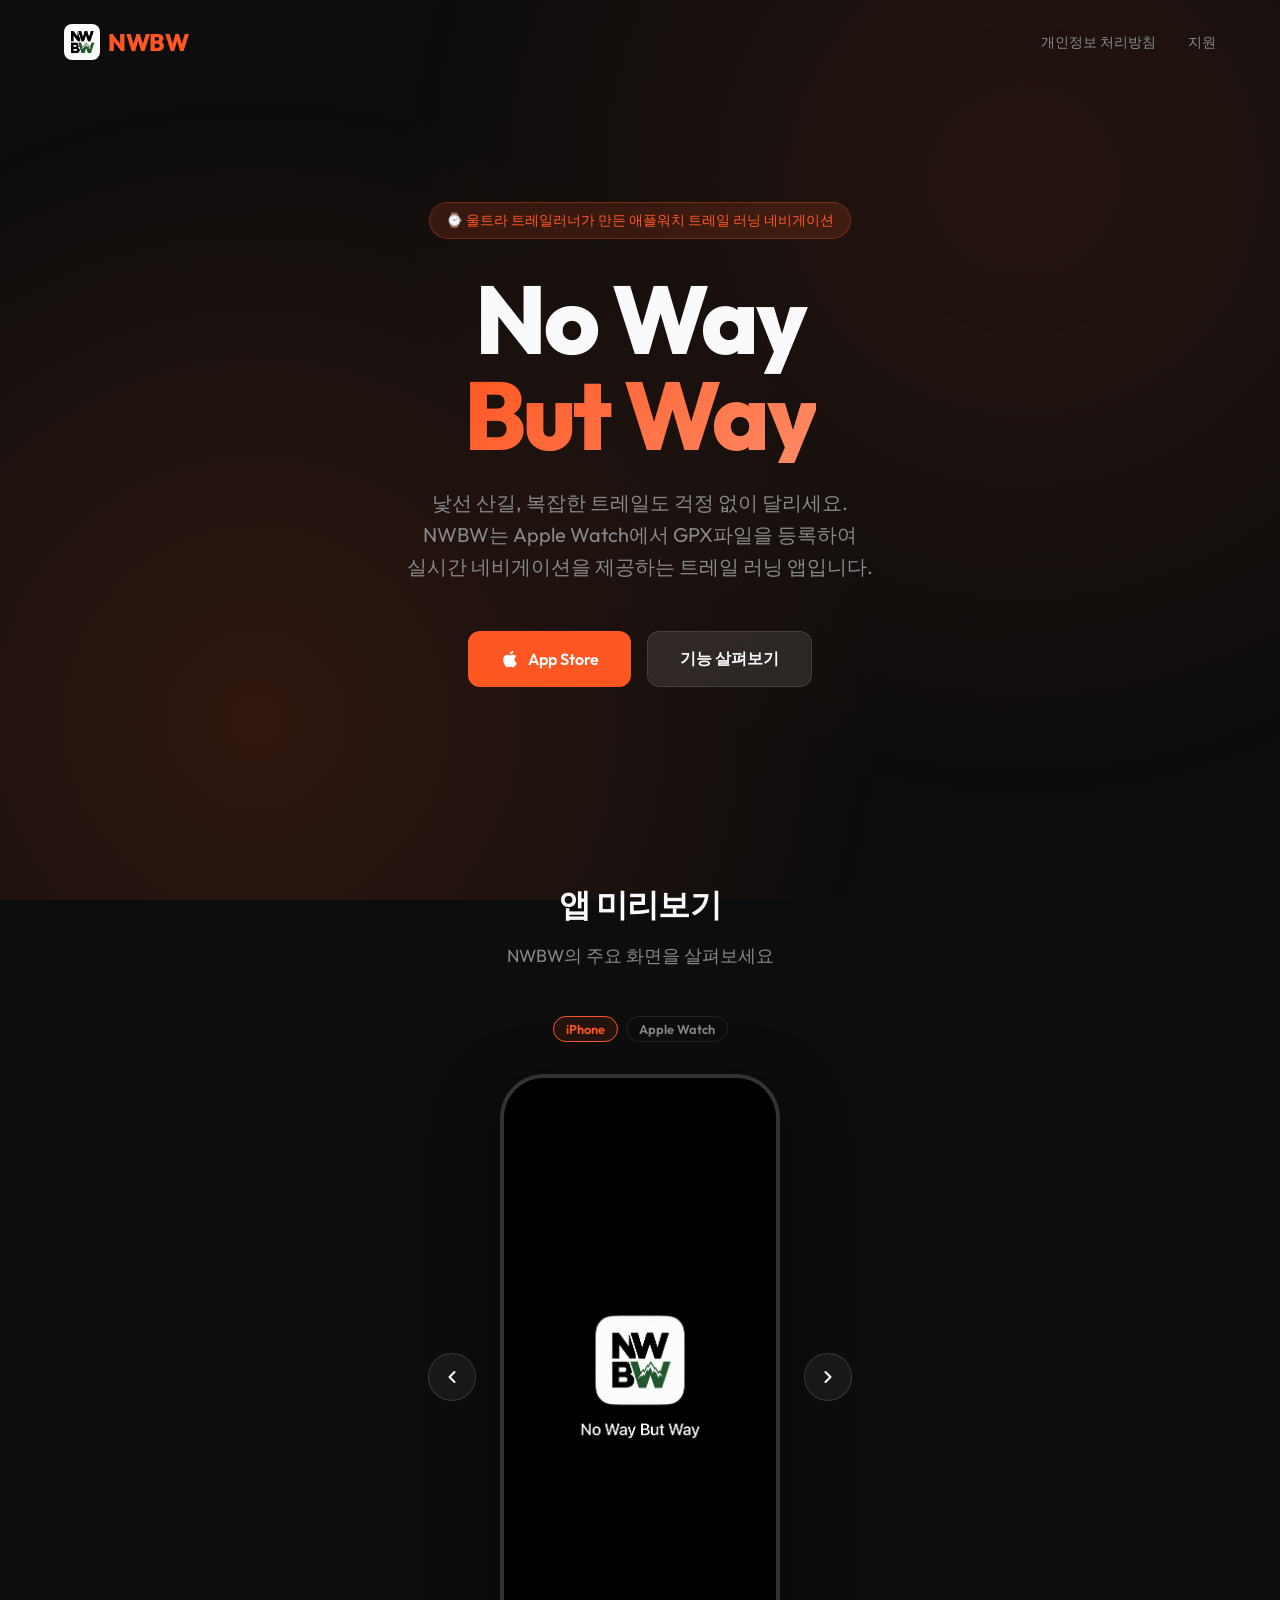
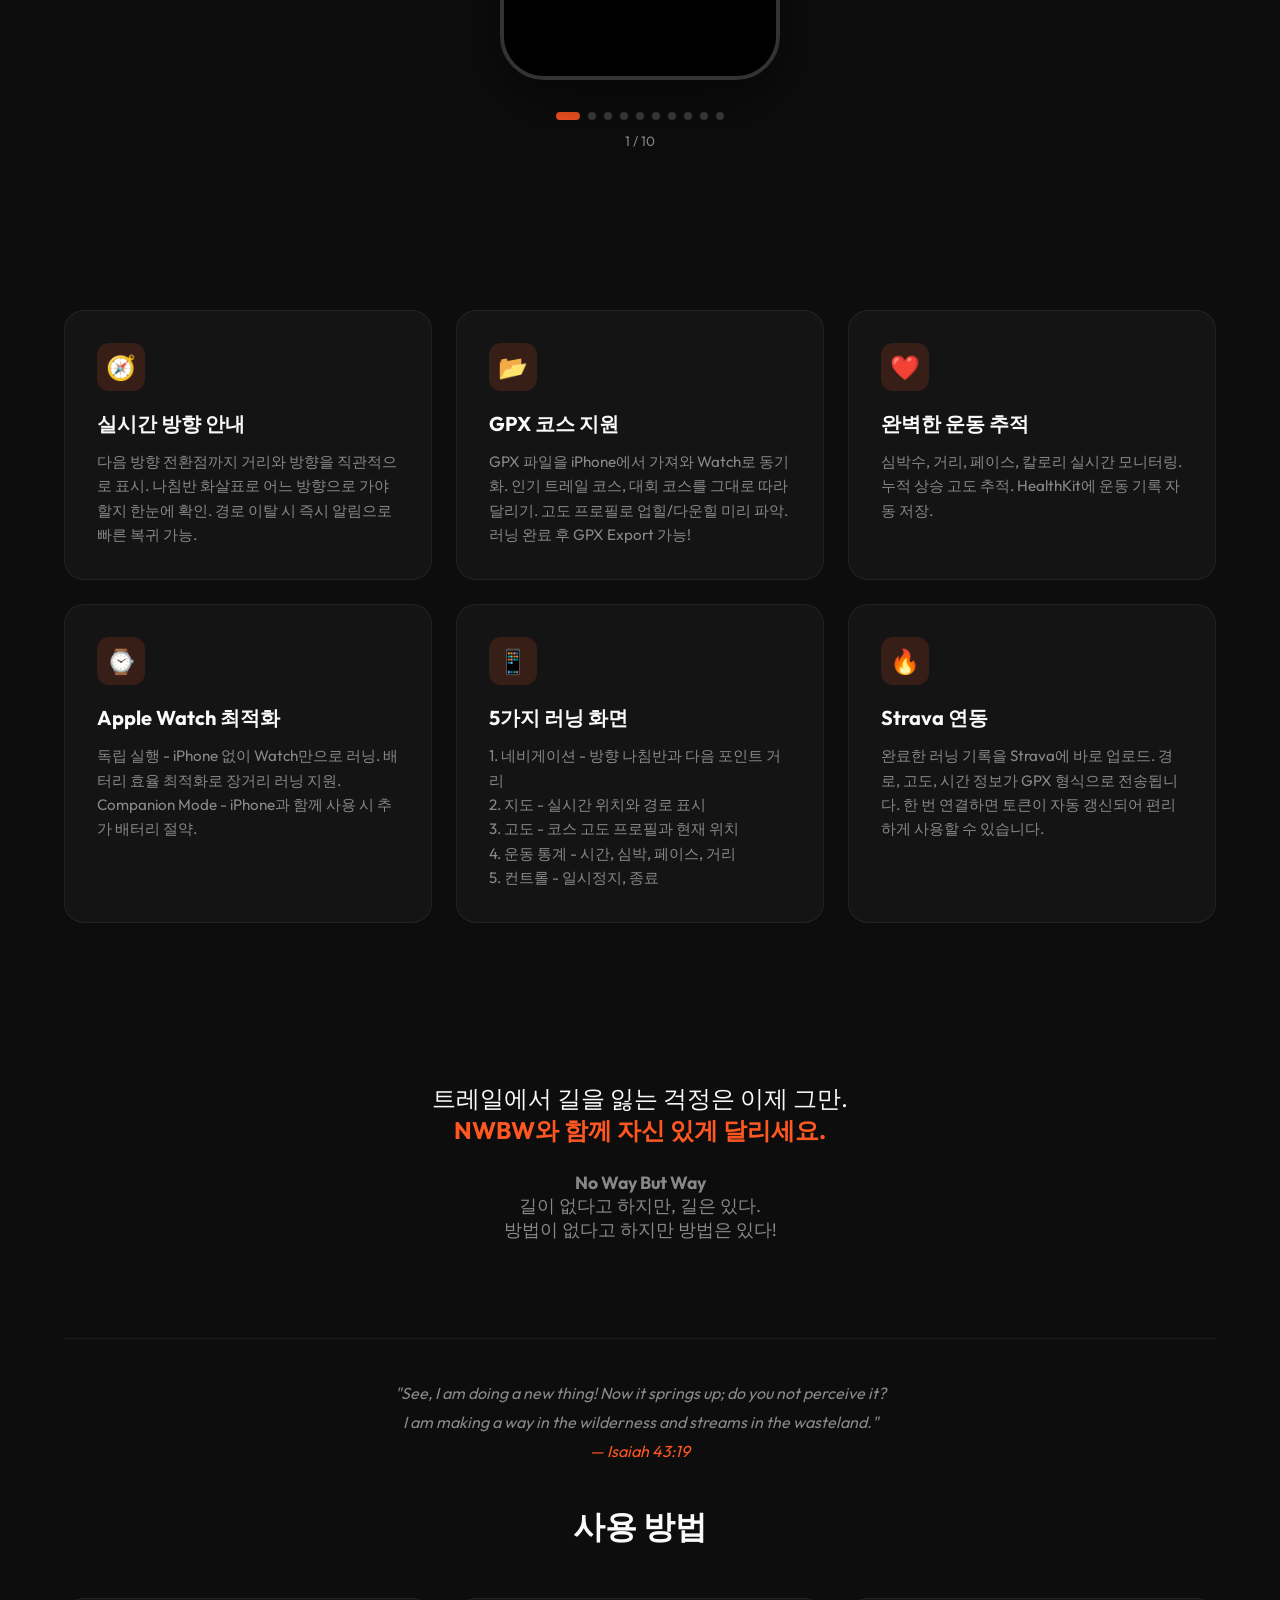
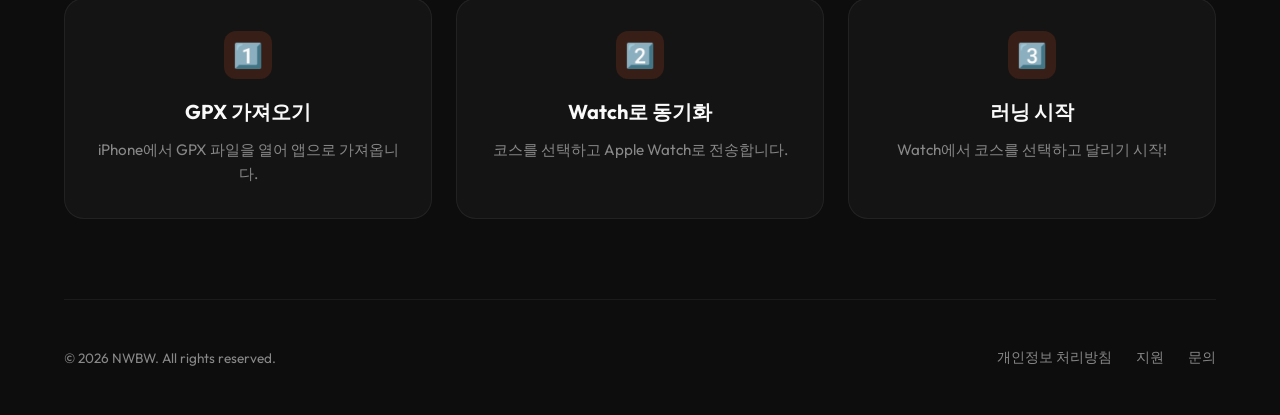
==== index.html @ 5e5d42ca "Refactor code structure for improved readability and maintainability" ====
<!DOCTYPE html>
<html lang="ko">
<head>
    <meta charset="UTF-8">
    <meta name="viewport" content="width=device-width, initial-scale=1.0">
    <title>NWBW - No Way But Way</title>
    <link rel="icon" type="image/png" href="assets/NWBW_logo.png">
    <link rel="apple-touch-icon" href="assets/NWBW_logo.png">
    <link rel="preconnect" href="https://fonts.googleapis.com">
    <link rel="preconnect" href="https://fonts.gstatic.com" crossorigin>
    <link href="https://fonts.googleapis.com/css2?family=Outfit:wght@300;400;600;700;800&display=swap" rel="stylesheet">
    <style>
        :root {
            --primary: #FF5722;
            --primary-dark: #E64A19;
            --dark: #1A1A1A;
            --darker: #0D0D0D;
            --light: #FAFAFA;
            --gray: #888888;
        }

        * {
            margin: 0;
            padding: 0;
            box-sizing: border-box;
        }

        body {
            font-family: 'Outfit', sans-serif;
            background: var(--darker);
            color: var(--light);
            min-height: 100vh;
            overflow-x: hidden;
        }

        /* Animated background */
        .bg-pattern {
            position: fixed;
            top: 0;
            left: 0;
            width: 100%;
            height: 100%;
            background: 
                radial-gradient(circle at 20% 80%, rgba(255, 87, 34, 0.15) 0%, transparent 50%),
                radial-gradient(circle at 80% 20%, rgba(255, 87, 34, 0.1) 0%, transparent 50%);
            pointer-events: none;
            z-index: 0;
        }

        .container {
            position: relative;
            z-index: 1;
            max-width: 1200px;
            margin: 0 auto;
            padding: 0 24px;
        }

        /* Header */
        header {
            padding: 24px 0;
        }

        nav {
            display: flex;
            justify-content: space-between;
            align-items: center;
        }

        .logo {
            display: flex;
            align-items: center;
            gap: 8px;
            font-size: 1.5rem;
            font-weight: 800;
            letter-spacing: -0.02em;
            color: var(--primary);
            text-decoration: none;
        }

        .logo-img {
            width: 36px;
            height: 36px;
            border-radius: 8px;
        }

        .nav-links {
            display: flex;
            gap: 32px;
        }

        .nav-links a {
            color: var(--gray);
            text-decoration: none;
            font-size: 0.9rem;
            font-weight: 500;
            transition: color 0.3s ease;
        }

        .nav-links a:hover {
            color: var(--light);
        }

        /* Hero */
        .hero {
            min-height: 80vh;
            display: flex;
            flex-direction: column;
            justify-content: center;
            align-items: center;
            text-align: center;
            padding: 80px 0;
        }

        .hero-badge {
            display: inline-block;
            padding: 8px 16px;
            background: rgba(255, 87, 34, 0.15);
            border: 1px solid rgba(255, 87, 34, 0.3);
            border-radius: 100px;
            font-size: 0.85rem;
            font-weight: 500;
            color: var(--primary);
            margin-bottom: 32px;
            animation: fadeInUp 0.8s ease;
        }

        .hero h1 {
            font-size: clamp(3rem, 10vw, 6rem);
            font-weight: 800;
            line-height: 1;
            letter-spacing: -0.03em;
            margin-bottom: 24px;
            animation: fadeInUp 0.8s ease 0.1s both;
        }

        .hero h1 span {
            display: block;
            background: linear-gradient(135deg, var(--primary) 0%, #FF8A65 100%);
            -webkit-background-clip: text;
            -webkit-text-fill-color: transparent;
            background-clip: text;
        }

        .hero p {
            font-size: 1.25rem;
            color: var(--gray);
            max-width: 500px;
            margin-bottom: 48px;
            line-height: 1.6;
            animation: fadeInUp 0.8s ease 0.2s both;
        }

        .cta-group {
            display: flex;
            gap: 16px;
            flex-wrap: wrap;
            justify-content: center;
            animation: fadeInUp 0.8s ease 0.3s both;
        }

        .btn {
            display: inline-flex;
            align-items: center;
            gap: 8px;
            padding: 16px 32px;
            border-radius: 12px;
            font-size: 1rem;
            font-weight: 600;
            text-decoration: none;
            transition: all 0.3s ease;
        }

        .btn-primary {
            background: var(--primary);
            color: white;
        }

        .btn-primary:hover {
            background: var(--primary-dark);
            transform: translateY(-2px);
            box-shadow: 0 10px 40px rgba(255, 87, 34, 0.3);
        }

        .btn-secondary {
            background: rgba(255, 255, 255, 0.1);
            color: var(--light);
            border: 1px solid rgba(255, 255, 255, 0.1);
        }

        .btn-secondary:hover {
            background: rgba(255, 255, 255, 0.15);
            transform: translateY(-2px);
        }

        /* Features */
        .features {
            padding: 80px 0;
        }

        .features-grid {
            display: grid;
            grid-template-columns: repeat(auto-fit, minmax(280px, 1fr));
            gap: 24px;
        }

        .feature-card {
            background: rgba(255, 255, 255, 0.03);
            border: 1px solid rgba(255, 255, 255, 0.06);
            border-radius: 20px;
            padding: 32px;
            transition: all 0.3s ease;
        }

        .feature-card:hover {
            background: rgba(255, 255, 255, 0.05);
            transform: translateY(-4px);
        }

        .feature-icon {
            width: 48px;
            height: 48px;
            background: rgba(255, 87, 34, 0.15);
            border-radius: 12px;
            display: flex;
            align-items: center;
            justify-content: center;
            margin-bottom: 20px;
            font-size: 1.5rem;
        }

        .feature-card h3 {
            font-size: 1.25rem;
            font-weight: 700;
            margin-bottom: 12px;
        }

        .feature-card p {
            color: var(--gray);
            line-height: 1.6;
            font-size: 0.95rem;
        }

        /* Screenshot Carousel */
        .screenshots {
            padding: 80px 0;
            text-align: center;
        }

        .screenshots h2 {
            font-size: 2rem;
            font-weight: 800;
            margin-bottom: 16px;
            letter-spacing: -0.02em;
        }

        .screenshots > p {
            color: var(--gray);
            font-size: 1.1rem;
            margin-bottom: 48px;
        }

        .carousel-wrapper {
            position: relative;
            display: flex;
            align-items: center;
            justify-content: center;
            gap: 24px;
        }

        .carousel-btn {
            width: 48px;
            height: 48px;
            border-radius: 50%;
            border: 1px solid rgba(255, 255, 255, 0.15);
            background: rgba(255, 255, 255, 0.05);
            color: var(--light);
            font-size: 1.2rem;
            cursor: pointer;
            transition: all 0.3s ease;
            display: flex;
            align-items: center;
            justify-content: center;
            flex-shrink: 0;
        }

        .carousel-btn:hover {
            background: rgba(255, 87, 34, 0.2);
            border-color: var(--primary);
            color: var(--primary);
        }

        .iphone-frame {
            width: 280px;
            height: 606px;
            border-radius: 44px;
            border: 4px solid #333;
            background: #000;
            position: relative;
            overflow: hidden;
            box-shadow: 0 20px 60px rgba(0, 0, 0, 0.5), inset 0 0 0 1px rgba(255, 255, 255, 0.1);
            flex-shrink: 0;
        }

        .iphone-notch {
            position: absolute;
            top: 10px;
            left: 50%;
            transform: translateX(-50%);
            width: 100px;
            height: 28px;
            background: #000;
            border-radius: 20px;
            z-index: 10;
        }

        .carousel-track {
            display: flex;
            transition: transform 0.4s cubic-bezier(0.25, 0.46, 0.45, 0.94);
            height: 100%;
            touch-action: pan-y;
        }

        .carousel-slide {
            min-width: 100%;
            height: 100%;
        }

        .carousel-slide img {
            width: 100%;
            height: 100%;
            object-fit: cover;
            display: block;
            user-select: none;
            -webkit-user-drag: none;
        }

        .carousel-dots {
            display: flex;
            justify-content: center;
            gap: 8px;
            margin-top: 32px;
        }

        .carousel-dot {
            width: 8px;
            height: 8px;
            border-radius: 50%;
            border: none;
            background: rgba(255, 255, 255, 0.2);
            cursor: pointer;
            transition: all 0.3s ease;
            padding: 0;
        }

        .carousel-dot.active {
            background: var(--primary);
            width: 24px;
            border-radius: 4px;
        }

        .carousel-counter {
            color: var(--gray);
            font-size: 0.85rem;
            margin-top: 12px;
        }

        /* Apple Watch Ultra Frame */
        .watch-frame {
            width: 260px;
            height: 318px;
            border-radius: 72px;
            border: 5px solid #3a3a3c;
            background: #000;
            position: relative;
            overflow: hidden;
            box-shadow: 0 20px 60px rgba(0, 0, 0, 0.5), inset 0 0 0 1px rgba(255, 255, 255, 0.08);
            flex-shrink: 0;
        }

        /* Digital Crown (right side) */
        .watch-frame::before {
            content: '';
            position: absolute;
            right: -12px;
            top: 50%;
            transform: translateY(-50%);
            width: 8px;
            height: 32px;
            background: linear-gradient(180deg, #555 0%, #3a3a3c 50%, #555 100%);
            border-radius: 3px;
            z-index: 20;
        }

        /* Action Button (left, orange) */
        .watch-frame::after {
            content: '';
            position: absolute;
            left: -12px;
            top: 50%;
            transform: translateY(-50%);
            width: 8px;
            height: 24px;
            background: linear-gradient(180deg, #FF7A3D 0%, #E64A19 100%);
            border-radius: 3px;
            z-index: 20;
        }

        .device-label {
            display: flex;
            align-items: center;
            justify-content: center;
            gap: 8px;
            color: var(--gray);
            font-size: 0.9rem;
            margin-bottom: 32px;
        }

        .device-label span {
            display: inline-block;
            padding: 4px 12px;
            border-radius: 100px;
            font-weight: 600;
            font-size: 0.8rem;
            cursor: pointer;
            transition: all 0.3s ease;
            color: var(--gray);
            border: 1px solid rgba(255, 255, 255, 0.1);
        }

        .device-label span.active {
            color: var(--primary);
            border-color: var(--primary);
            background: rgba(255, 87, 34, 0.1);
        }

        /* Footer */
        footer {
            padding: 48px 0;
            border-top: 1px solid rgba(255, 255, 255, 0.06);
            margin-top: 80px;
        }

        .footer-content {
            display: flex;
            justify-content: space-between;
            align-items: center;
            flex-wrap: wrap;
            gap: 24px;
        }

        .footer-links {
            display: flex;
            gap: 24px;
        }

        .footer-links a {
            color: var(--gray);
            text-decoration: none;
            font-size: 0.9rem;
            transition: color 0.3s ease;
        }

        .footer-links a:hover {
            color: var(--light);
        }

        .copyright {
            color: var(--gray);
            font-size: 0.85rem;
        }

        /* Animations */
        @keyframes fadeInUp {
            from {
                opacity: 0;
                transform: translateY(30px);
            }
            to {
                opacity: 1;
                transform: translateY(0);
            }
        }

        /* Mobile */
        @media (max-width: 768px) {
            .nav-links {
                display: none;
            }

            .hero {
                min-height: 70vh;
                padding: 60px 0;
            }

            .carousel-btn {
                display: none;
            }

            .iphone-frame {
                width: 240px;
                height: 520px;
                border-radius: 36px;
            }

            .iphone-notch {
                width: 84px;
                height: 24px;
                top: 8px;
            }

            .watch-frame {
                width: 220px;
                height: 270px;
                border-radius: 62px;
            }

            .footer-content {
                flex-direction: column;
                text-align: center;
            }
        }
    </style>
</head>
<body>
    <div class="bg-pattern"></div>
    
    <div class="container">
        <header>
            <nav>
                <a href="index.html" class="logo"><img src="assets/NWBW_logo.png" alt="NWBW" class="logo-img">NWBW</a>
                <div class="nav-links">
                    <a href="privacy.html">개인정보 처리방침</a>
                    <a href="support.html">지원</a>
                </div>
            </nav>
        </header>

        <main>
            <section class="hero">
                <div class="hero-badge">⌚ 울트라 트레일러너가 만든 애플워치 트레일 러닝 네비게이션</div>
                <h1>
                    No Way<br>
                    <span>But Way</span>
                </h1>
                <p>낯선 산길, 복잡한 트레일도 걱정 없이 달리세요.<br>NWBW는 Apple Watch에서 GPX파일을 등록하여<br>실시간 네비게이션을 제공하는 트레일 러닝 앱입니다.</p>
                <div class="cta-group">
                    <a href="https://apps.apple.com/kr/app/nwbw-running-navigator/id6758130832" class="btn btn-primary">
                        <svg width="20" height="20" viewBox="0 0 24 24" fill="currentColor">
                            <path d="M18.71 19.5c-.83 1.24-1.71 2.45-3.05 2.47-1.34.03-1.77-.79-3.29-.79-1.53 0-2 .77-3.27.82-1.31.05-2.3-1.32-3.14-2.53C4.25 17 2.94 12.45 4.7 9.39c.87-1.52 2.43-2.48 4.12-2.51 1.28-.02 2.5.87 3.29.87.78 0 2.26-1.07 3.81-.91.65.03 2.47.26 3.64 1.98-.09.06-2.17 1.28-2.15 3.81.03 3.02 2.65 4.03 2.68 4.04-.03.07-.42 1.44-1.38 2.83M13 3.5c.73-.83 1.94-1.46 2.94-1.5.13 1.17-.34 2.35-1.04 3.19-.69.85-1.83 1.51-2.95 1.42-.15-1.15.41-2.35 1.05-3.11z"/>
                        </svg>
                        App Store
                    </a>
                    <a href="#features" class="btn btn-secondary">기능 살펴보기</a>
                </div>
            </section>

            <section class="screenshots" id="screenshots">
                <h2>앱 미리보기</h2>
                <p>NWBW의 주요 화면을 살펴보세요</p>
                <div class="device-label">
                    <span class="active" data-target="iphone-carousel">iPhone</span>
                    <span data-target="watch-carousel">Apple Watch</span>
                </div>

                <!-- iPhone Carousel -->
                <div class="carousel" id="iphone-carousel" data-carousel>
                    <div class="carousel-wrapper">
                        <button class="carousel-btn" data-prev aria-label="이전 스크린샷">
                            <svg width="20" height="20" viewBox="0 0 24 24" fill="none" stroke="currentColor" stroke-width="2.5" stroke-linecap="round" stroke-linejoin="round"><polyline points="15 18 9 12 15 6"></polyline></svg>
                        </button>
                        <div class="iphone-frame">
                            <div class="iphone-notch"></div>
                            <div class="carousel-track" data-track>
                                <div class="carousel-slide"><img src="assets/스크린샷_1.png" alt="NWBW 앱 스플래시 화면" draggable="false"></div>
                                <div class="carousel-slide"><img src="assets/스크린샷_2.jpg" alt="러닝 코스 목록" draggable="false"></div>
                                <div class="carousel-slide"><img src="assets/스크린샷_6.jpg" alt="코스 지도 및 고도 프로필" draggable="false"></div>
                                <div class="carousel-slide"><img src="assets/스크린샷_8.PNG" alt="코스 지도 상세" draggable="false"></div>
                                <div class="carousel-slide"><img src="assets/스크린샷_7.jpg" alt="라이브 트래킹 화면" draggable="false"></div>
                                <div class="carousel-slide"><img src="assets/스크린샷_4.png" alt="러닝 기록" draggable="false"></div>
                                <div class="carousel-slide"><img src="assets/스크린샷_3.jpg" alt="GPX 파일 가져오기" draggable="false"></div>
                                <div class="carousel-slide"><img src="assets/스크린샷_5.png" alt="설정 화면" draggable="false"></div>
                                <div class="carousel-slide"><img src="assets/스크린샷_9.PNG" alt="HealthKit 연동" draggable="false"></div>
                                <div class="carousel-slide"><img src="assets/스크린샷_10.PNG" alt="Strava 연동" draggable="false"></div>
                            </div>
                        </div>
                        <button class="carousel-btn" data-next aria-label="다음 스크린샷">
                            <svg width="20" height="20" viewBox="0 0 24 24" fill="none" stroke="currentColor" stroke-width="2.5" stroke-linecap="round" stroke-linejoin="round"><polyline points="9 18 15 12 9 6"></polyline></svg>
                        </button>
                    </div>
                    <div class="carousel-dots" data-dots></div>
                    <div class="carousel-counter" data-counter></div>
                </div>

                <!-- Apple Watch Carousel -->
                <div class="carousel" id="watch-carousel" data-carousel style="display:none;">
                    <div class="carousel-wrapper">
                        <button class="carousel-btn" data-prev aria-label="이전 스크린샷">
                            <svg width="20" height="20" viewBox="0 0 24 24" fill="none" stroke="currentColor" stroke-width="2.5" stroke-linecap="round" stroke-linejoin="round"><polyline points="15 18 9 12 15 6"></polyline></svg>
                        </button>
                        <div class="watch-frame">
                            <div class="carousel-track" data-track>
                                <div class="carousel-slide"><img src="assets/워치_1.PNG" alt="Watch 메인 화면" draggable="false"></div>
                                <div class="carousel-slide"><img src="assets/워치_2.PNG" alt="코스 상세 및 러닝 시작" draggable="false"></div>
                                <div class="carousel-slide"><img src="assets/워치_9.PNG" alt="자유 러닝 시작" draggable="false"></div>
                                <div class="carousel-slide"><img src="assets/워치_7.PNG" alt="네비게이션 방향 안내" draggable="false"></div>
                                <div class="carousel-slide"><img src="assets/워치_3.PNG" alt="경로 이탈 경고" draggable="false"></div>
                                <div class="carousel-slide"><img src="assets/워치_10.PNG" alt="실시간 지도" draggable="false"></div>
                                <div class="carousel-slide"><img src="assets/워치_5.PNG" alt="고도 프로필" draggable="false"></div>
                                <div class="carousel-slide"><img src="assets/워치_4.PNG" alt="운동 통계" draggable="false"></div>
                                <div class="carousel-slide"><img src="assets/워치_8.jpg" alt="경로 이탈 알림" draggable="false"></div>
                            </div>
                        </div>
                        <button class="carousel-btn" data-next aria-label="다음 스크린샷">
                            <svg width="20" height="20" viewBox="0 0 24 24" fill="none" stroke="currentColor" stroke-width="2.5" stroke-linecap="round" stroke-linejoin="round"><polyline points="9 18 15 12 9 6"></polyline></svg>
                        </button>
                    </div>
                    <div class="carousel-dots" data-dots></div>
                    <div class="carousel-counter" data-counter></div>
                </div>
            </section>

            <section class="features" id="features">
                <div class="features-grid">
                    <!-- 실시간 방향 안내 -->
                    <div class="feature-card">
                        <div class="feature-icon">🧭</div>
                        <h3>실시간 방향 안내</h3>
                        <p>다음 방향 전환점까지 거리와 방향을 직관적으로 표시. 나침반 화살표로 어느 방향으로 가야 할지 한눈에 확인. 경로 이탈 시 즉시 알림으로 빠른 복귀 가능.</p>
                    </div>

                    <!-- GPX 코스 지원 -->
                    <div class="feature-card">
                        <div class="feature-icon">📂</div>
                        <h3>GPX 코스 지원</h3>
                        <p>GPX 파일을 iPhone에서 가져와 Watch로 동기화. 인기 트레일 코스, 대회 코스를 그대로 따라 달리기. 고도 프로필로 업힐/다운힐 미리 파악. 러닝 완료 후 GPX Export 가능!</p>
                    </div>

                    <!-- 완벽한 운동 추적 -->
                    <div class="feature-card">
                        <div class="feature-icon">❤️</div>
                        <h3>완벽한 운동 추적</h3>
                        <p>심박수, 거리, 페이스, 칼로리 실시간 모니터링. 누적 상승 고도 추적. HealthKit에 운동 기록 자동 저장.</p>
                    </div>

                    <!-- Apple Watch 최적화 -->
                    <div class="feature-card">
                        <div class="feature-icon">⌚</div>
                        <h3>Apple Watch 최적화</h3>
                        <p>독립 실행 - iPhone 없이 Watch만으로 러닝. 배터리 효율 최적화로 장거리 러닝 지원. Companion Mode - iPhone과 함께 사용 시 추가 배터리 절약.</p>
                    </div>

                    <!-- 5가지 러닝 화면 -->
                    <div class="feature-card">
                        <div class="feature-icon">📱</div>
                        <h3>5가지 러닝 화면</h3>
                        <p>1. 네비게이션 - 방향 나침반과 다음 포인트 거리<br>
                        2. 지도 - 실시간 위치와 경로 표시<br>
                        3. 고도 - 코스 고도 프로필과 현재 위치<br>
                        4. 운동 통계 - 시간, 심박, 페이스, 거리<br>
                        5. 컨트롤 - 일시정지, 종료</p>
                    </div>

                    <!-- Strava 연동 -->
                    <div class="feature-card">
                        <div class="feature-icon">🔥</div>
                        <h3>Strava 연동</h3>
                        <p>완료한 러닝 기록을 Strava에 바로 업로드. 경로, 고도, 시간 정보가 GPX 형식으로 전송됩니다. 한 번 연결하면 토큰이 자동 갱신되어 편리하게 사용할 수 있습니다.</p>
                    </div>
                </div>
            </section>

            <!-- 마무리 섹션 -->
            <section class="closing" style="text-align: center; padding: 80px 0;">
                <p style="font-size: 1.5rem; color: var(--light); margin-bottom: 24px;">
                    트레일에서 길을 잃는 걱정은 이제 그만.<br>
                    <strong style="color: var(--primary);">NWBW와 함께 자신 있게 달리세요.</strong>
                </p>
                <p style="font-size: 1.1rem; color: var(--gray); margin-bottom: 16px;">
                    <strong>No Way But Way</strong><br>
                    길이 없다고 하지만, 길은 있다.<br>
                    방법이 없다고 하지만 방법은 있다!
                </p>
            </section>

            <!-- 성경 구절 -->
            <section class="verse" style="text-align: center; padding: 40px 0; border-top: 1px solid rgba(255, 255, 255, 0.06);">
                <p style="font-size: 1rem; color: var(--gray); font-style: italic; max-width: 700px; margin: 0 auto; line-height: 1.8;">
                    "See, I am doing a new thing! Now it springs up; do you not perceive it?<br>
                    I am making a way in the wilderness and streams in the wasteland."<br>
                    <span style="color: var(--primary);">— Isaiah 43:19</span>
                </p>
            </section>

            <section class="how-it-works">
                <h2 style="text-align: center; font-size: 2rem; margin-bottom: 48px;">사용 방법</h2>
                <div class="features-grid">
                    <div class="feature-card" style="text-align: center;">
                        <div class="feature-icon" style="margin: 0 auto 20px;">1️⃣</div>
                        <h3>GPX 가져오기</h3>
                        <p>iPhone에서 GPX 파일을 열어 앱으로 가져옵니다.</p>
                    </div>
                    <div class="feature-card" style="text-align: center;">
                        <div class="feature-icon" style="margin: 0 auto 20px;">2️⃣</div>
                        <h3>Watch로 동기화</h3>
                        <p>코스를 선택하고 Apple Watch로 전송합니다.</p>
                    </div>
                    <div class="feature-card" style="text-align: center;">
                        <div class="feature-icon" style="margin: 0 auto 20px;">3️⃣</div>
                        <h3>러닝 시작</h3>
                        <p>Watch에서 코스를 선택하고 달리기 시작!</p>
                    </div>
                </div>
            </section>
        </main>

        <footer>
            <div class="footer-content">
                <div class="copyright">© 2026 NWBW. All rights reserved.</div>
                <div class="footer-links">
                    <a href="privacy.html">개인정보 처리방침</a>
                    <a href="support.html">지원</a>
                    <a href="mailto:info@codestove.io">문의</a>
                </div>
            </div>
        </footer>
    </div>
    <script src="carousel.js"></script>
</body>
</html>
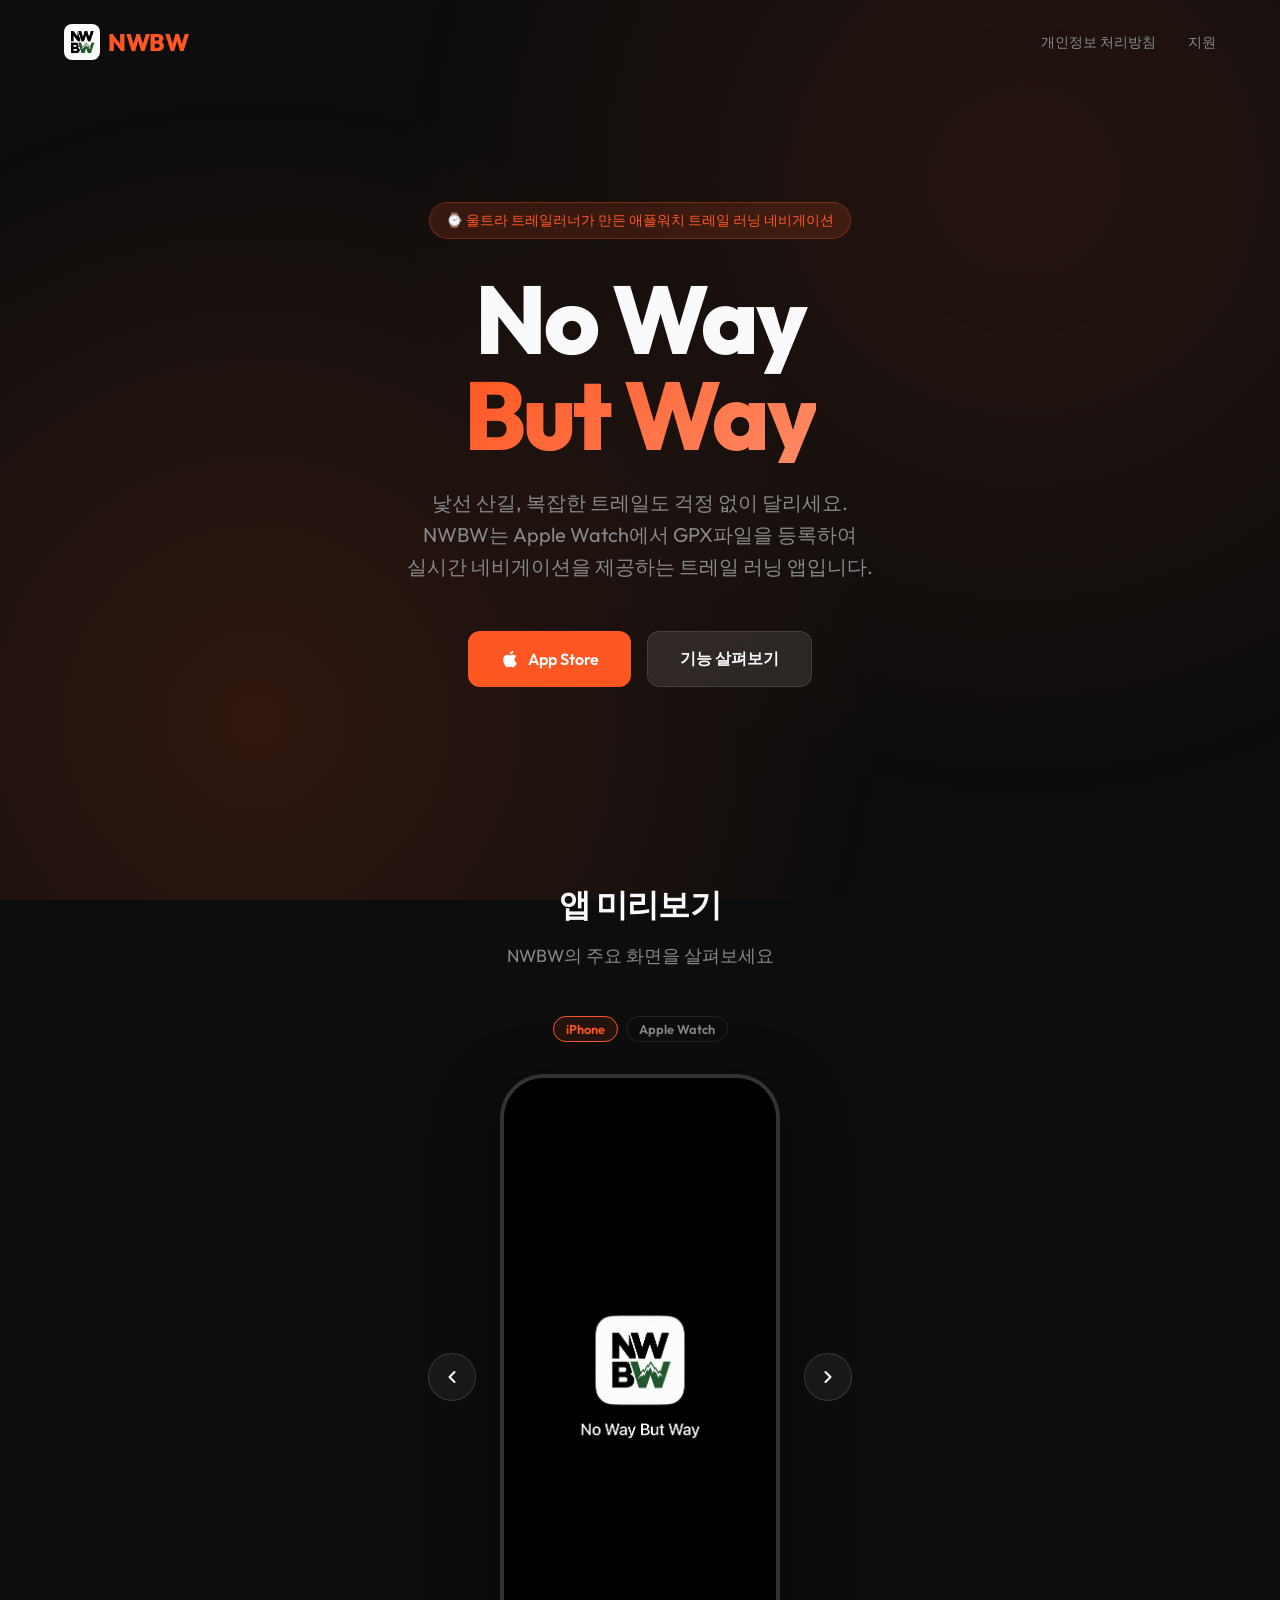
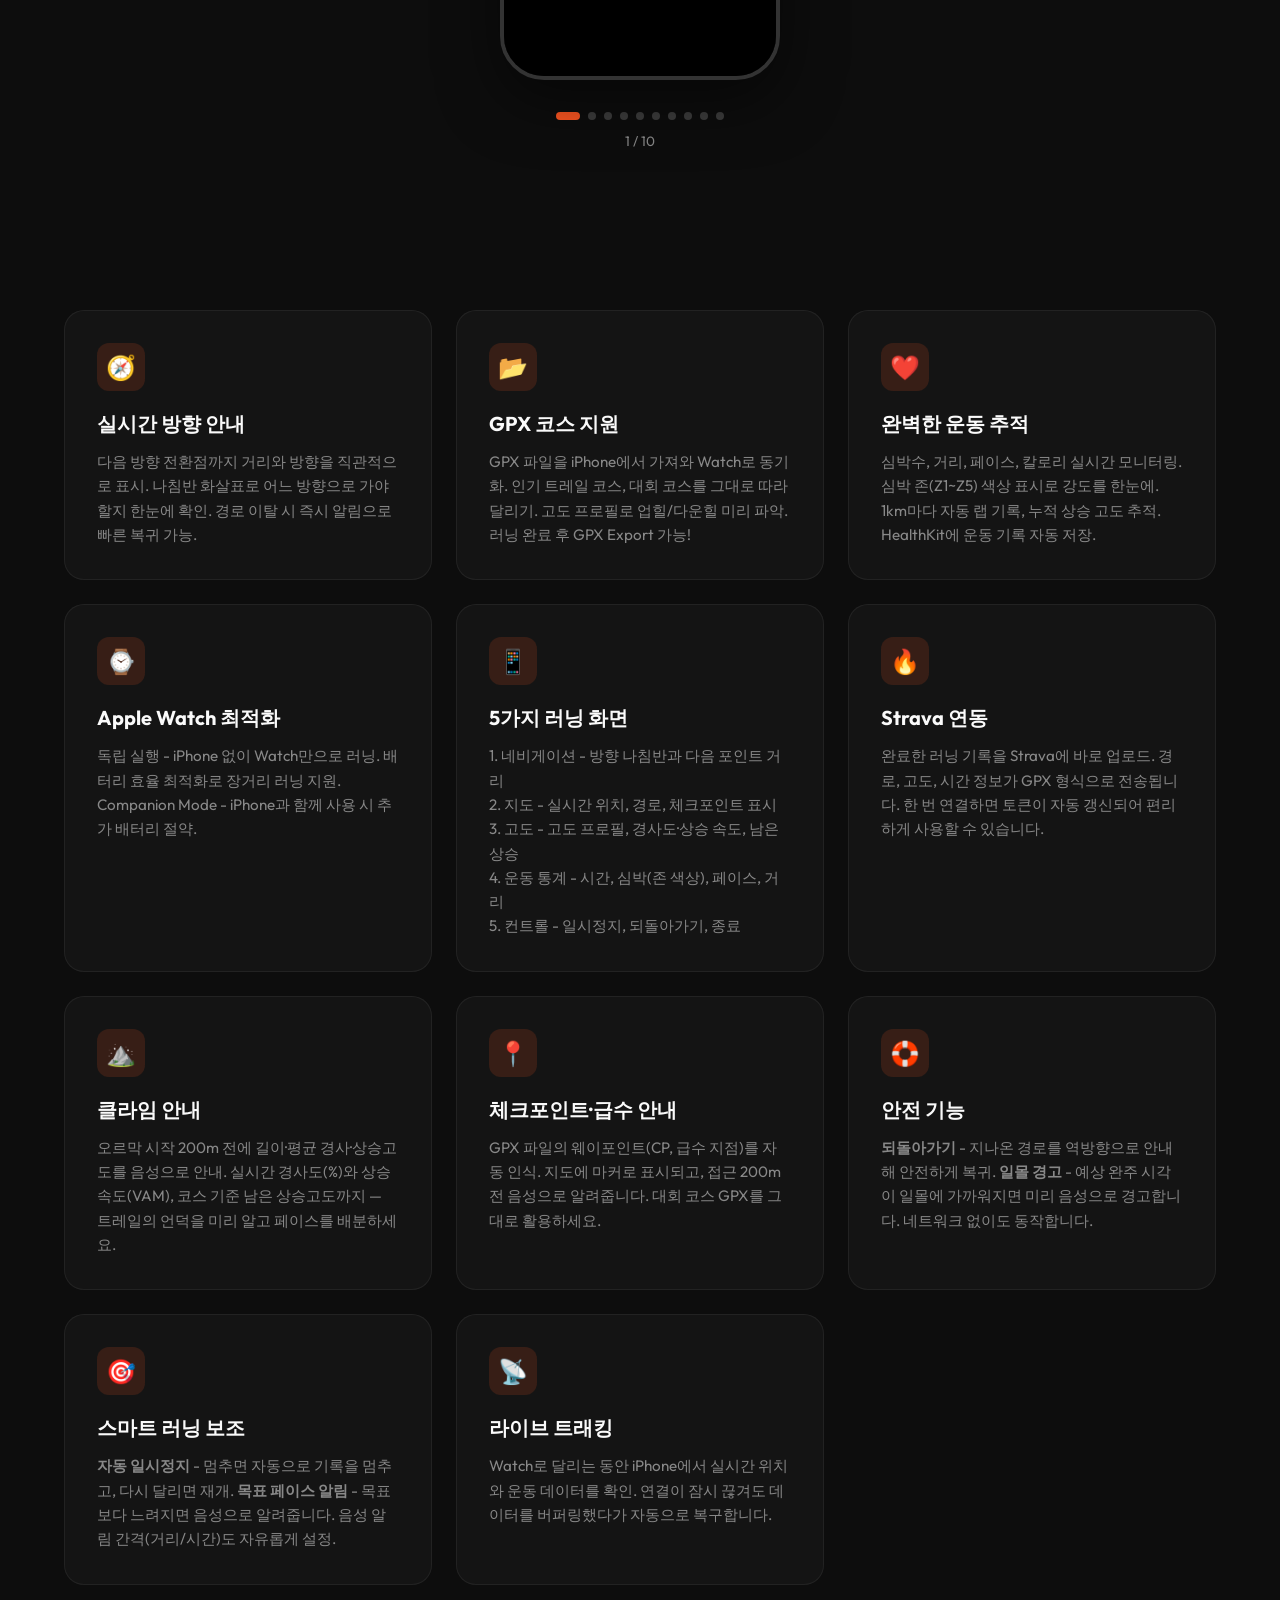
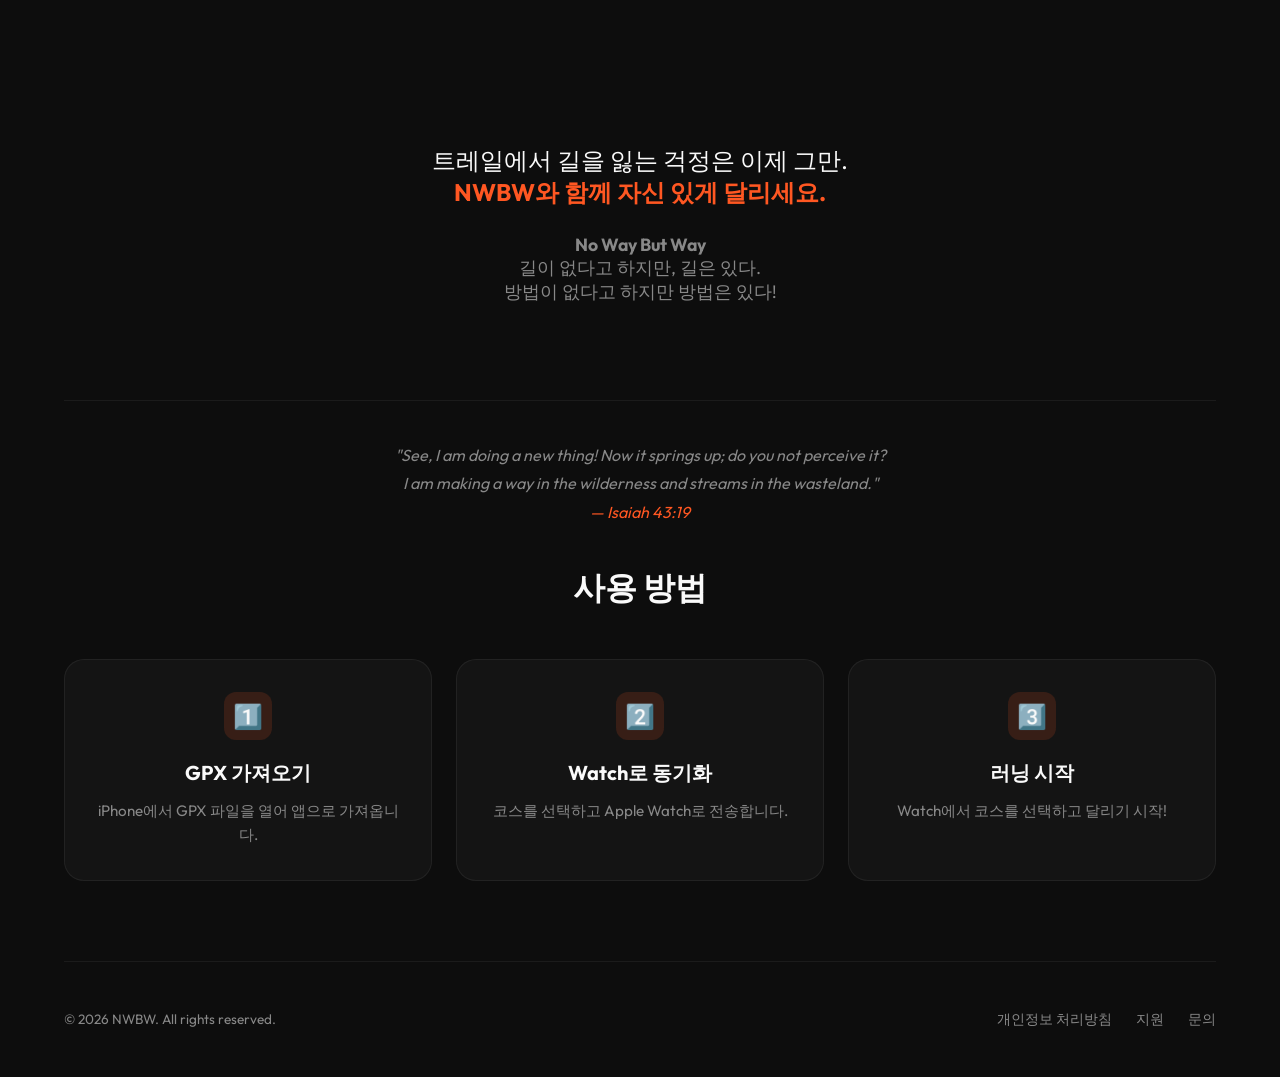
==== commit 7723705d: "신규 기능 반영: 트레일 최적화 기능 카드 및 FAQ 추가 - 기능 카드 5개 추가: 클라임 안내, 체크포인트·급수 안내, 안전 기능   (되돌아가기·일몰 경고), 스마트 러닝 보" ====
--- a/index.html
+++ b/index.html
@@ -639,7 +639,7 @@
                     <div class="feature-card">
                         <div class="feature-icon">❤️</div>
                         <h3>완벽한 운동 추적</h3>
-                        <p>심박수, 거리, 페이스, 칼로리 실시간 모니터링. 누적 상승 고도 추적. HealthKit에 운동 기록 자동 저장.</p>
+                        <p>심박수, 거리, 페이스, 칼로리 실시간 모니터링. 심박 존(Z1~Z5) 색상 표시로 강도를 한눈에. 1km마다 자동 랩 기록, 누적 상승 고도 추적. HealthKit에 운동 기록 자동 저장.</p>
                     </div>
 
                     <!-- Apple Watch 최적화 -->
@@ -654,10 +654,10 @@
                         <div class="feature-icon">📱</div>
                         <h3>5가지 러닝 화면</h3>
                         <p>1. 네비게이션 - 방향 나침반과 다음 포인트 거리<br>
-                        2. 지도 - 실시간 위치와 경로 표시<br>
-                        3. 고도 - 코스 고도 프로필과 현재 위치<br>
-                        4. 운동 통계 - 시간, 심박, 페이스, 거리<br>
-                        5. 컨트롤 - 일시정지, 종료</p>
+                        2. 지도 - 실시간 위치, 경로, 체크포인트 표시<br>
+                        3. 고도 - 고도 프로필, 경사도·상승 속도, 남은 상승<br>
+                        4. 운동 통계 - 시간, 심박(존 색상), 페이스, 거리<br>
+                        5. 컨트롤 - 일시정지, 되돌아가기, 종료</p>
                     </div>
 
                     <!-- Strava 연동 -->
@@ -665,6 +665,41 @@
                         <div class="feature-icon">🔥</div>
                         <h3>Strava 연동</h3>
                         <p>완료한 러닝 기록을 Strava에 바로 업로드. 경로, 고도, 시간 정보가 GPX 형식으로 전송됩니다. 한 번 연결하면 토큰이 자동 갱신되어 편리하게 사용할 수 있습니다.</p>
+                    </div>
+
+                    <!-- 클라임 안내 -->
+                    <div class="feature-card">
+                        <div class="feature-icon">⛰️</div>
+                        <h3>클라임 안내</h3>
+                        <p>오르막 시작 200m 전에 길이·평균 경사·상승고도를 음성으로 안내. 실시간 경사도(%)와 상승 속도(VAM), 코스 기준 남은 상승고도까지 — 트레일의 언덕을 미리 알고 페이스를 배분하세요.</p>
+                    </div>
+
+                    <!-- 체크포인트·급수 안내 -->
+                    <div class="feature-card">
+                        <div class="feature-icon">📍</div>
+                        <h3>체크포인트·급수 안내</h3>
+                        <p>GPX 파일의 웨이포인트(CP, 급수 지점)를 자동 인식. 지도에 마커로 표시되고, 접근 200m 전 음성으로 알려줍니다. 대회 코스 GPX를 그대로 활용하세요.</p>
+                    </div>
+
+                    <!-- 안전 기능 -->
+                    <div class="feature-card">
+                        <div class="feature-icon">🛟</div>
+                        <h3>안전 기능</h3>
+                        <p><strong>되돌아가기</strong> - 지나온 경로를 역방향으로 안내해 안전하게 복귀. <strong>일몰 경고</strong> - 예상 완주 시각이 일몰에 가까워지면 미리 음성으로 경고합니다. 네트워크 없이도 동작합니다.</p>
+                    </div>
+
+                    <!-- 스마트 러닝 보조 -->
+                    <div class="feature-card">
+                        <div class="feature-icon">🎯</div>
+                        <h3>스마트 러닝 보조</h3>
+                        <p><strong>자동 일시정지</strong> - 멈추면 자동으로 기록을 멈추고, 다시 달리면 재개. <strong>목표 페이스 알림</strong> - 목표보다 느려지면 음성으로 알려줍니다. 음성 알림 간격(거리/시간)도 자유롭게 설정.</p>
+                    </div>
+
+                    <!-- 라이브 트래킹 -->
+                    <div class="feature-card">
+                        <div class="feature-icon">📡</div>
+                        <h3>라이브 트래킹</h3>
+                        <p>Watch로 달리는 동안 iPhone에서 실시간 위치와 운동 데이터를 확인. 연결이 잠시 끊겨도 데이터를 버퍼링했다가 자동으로 복구합니다.</p>
                     </div>
                 </div>
             </section>
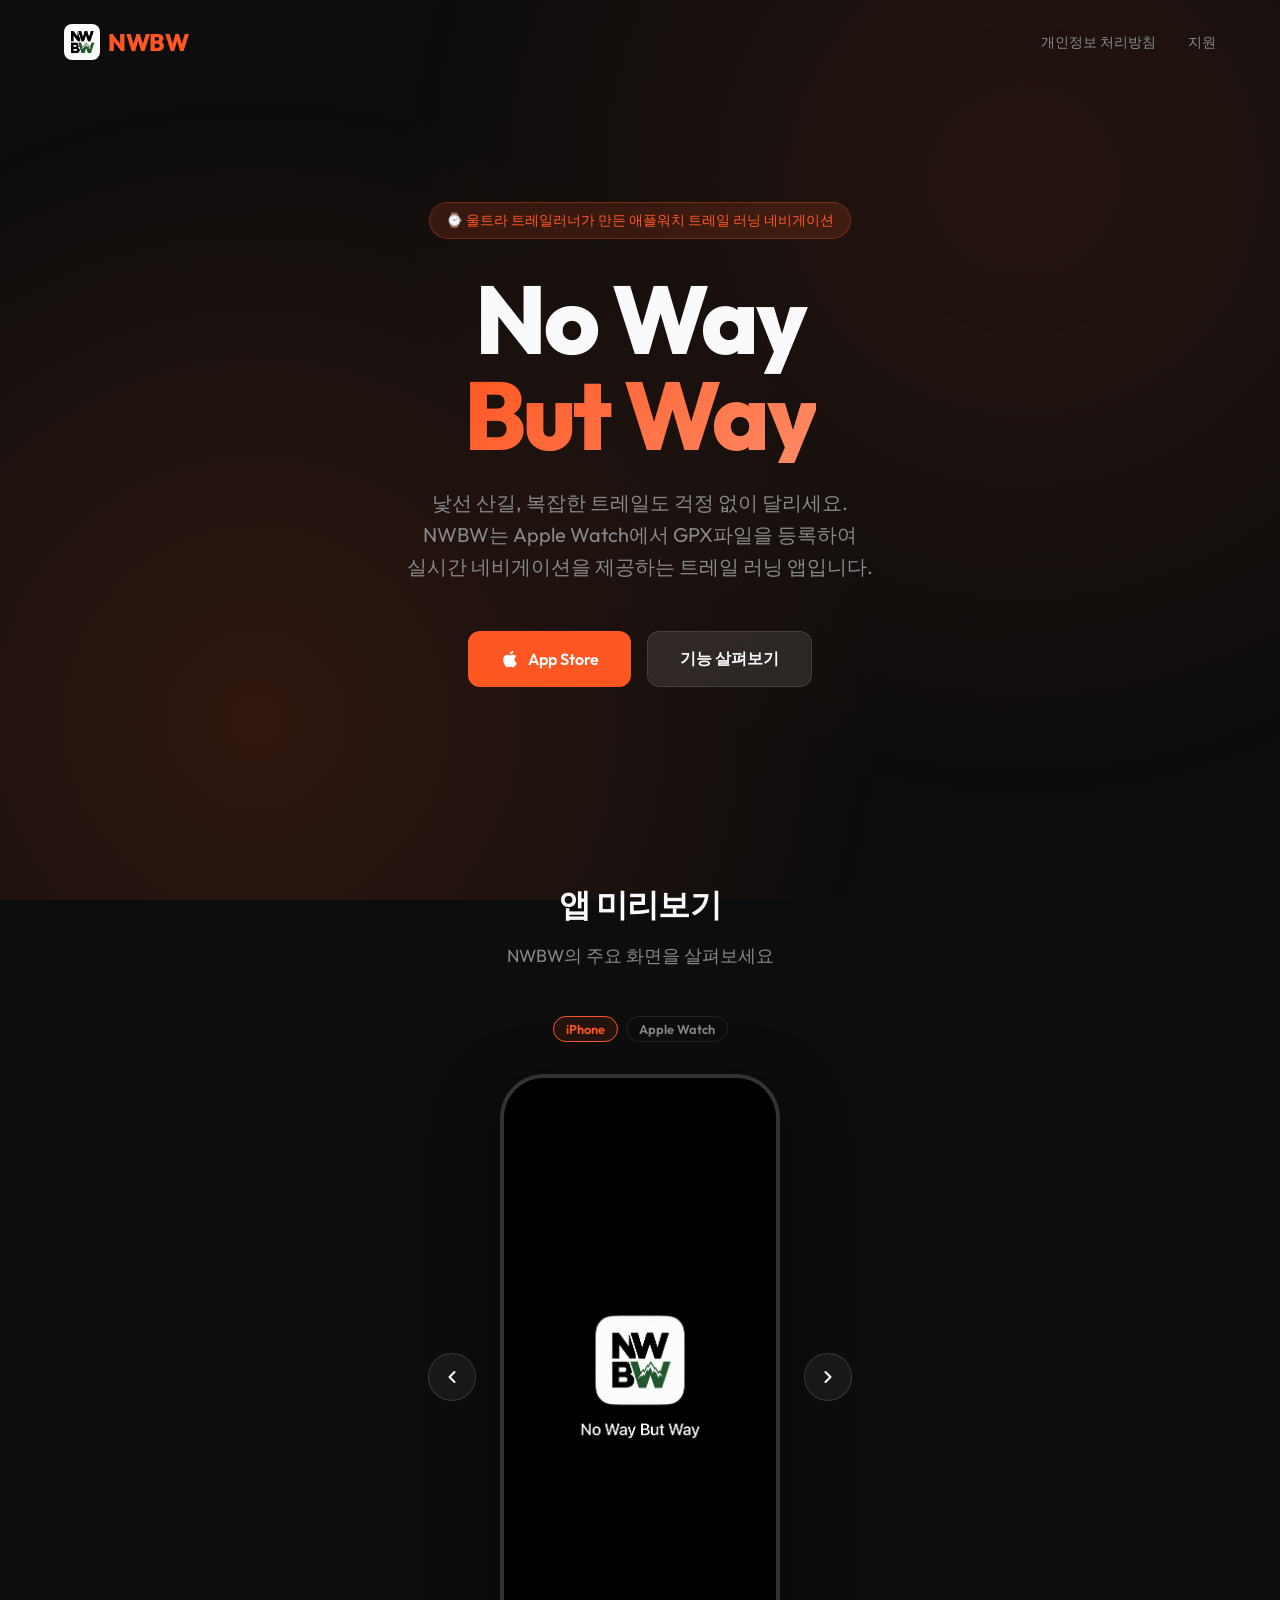
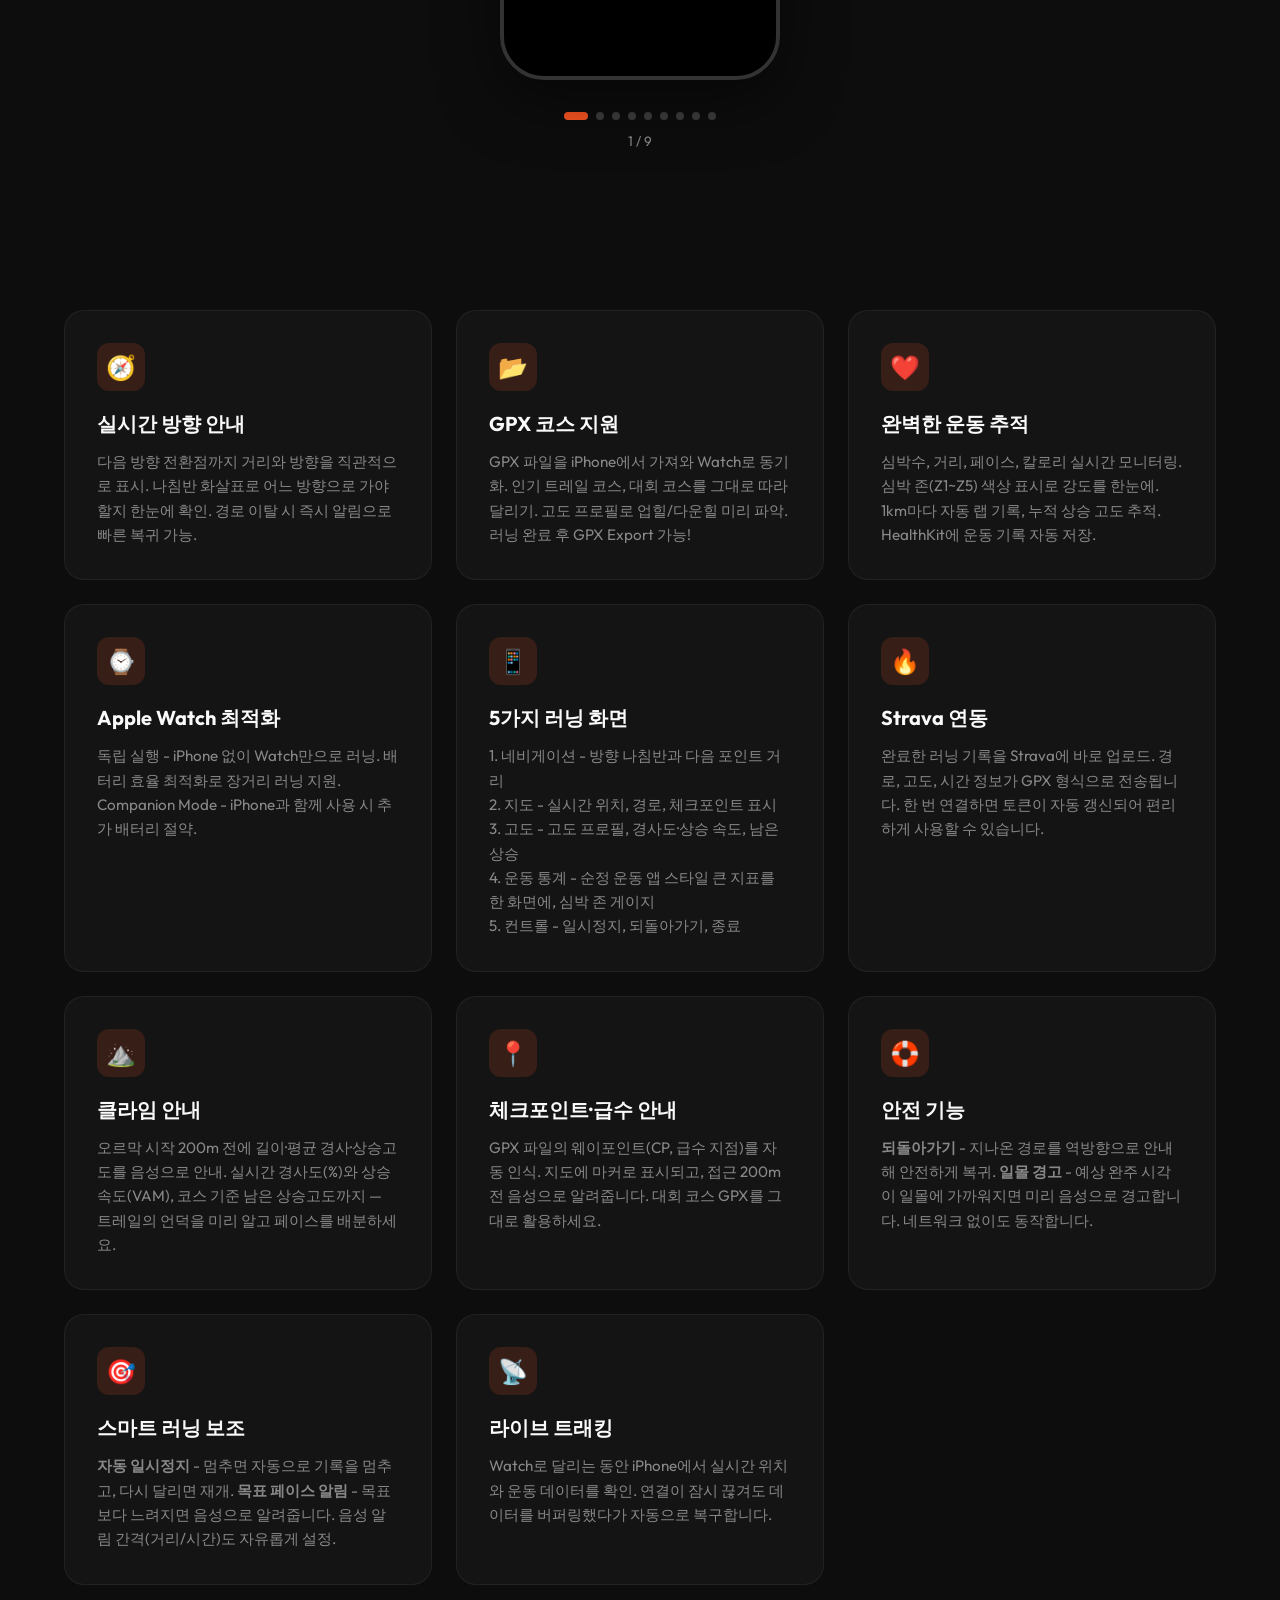
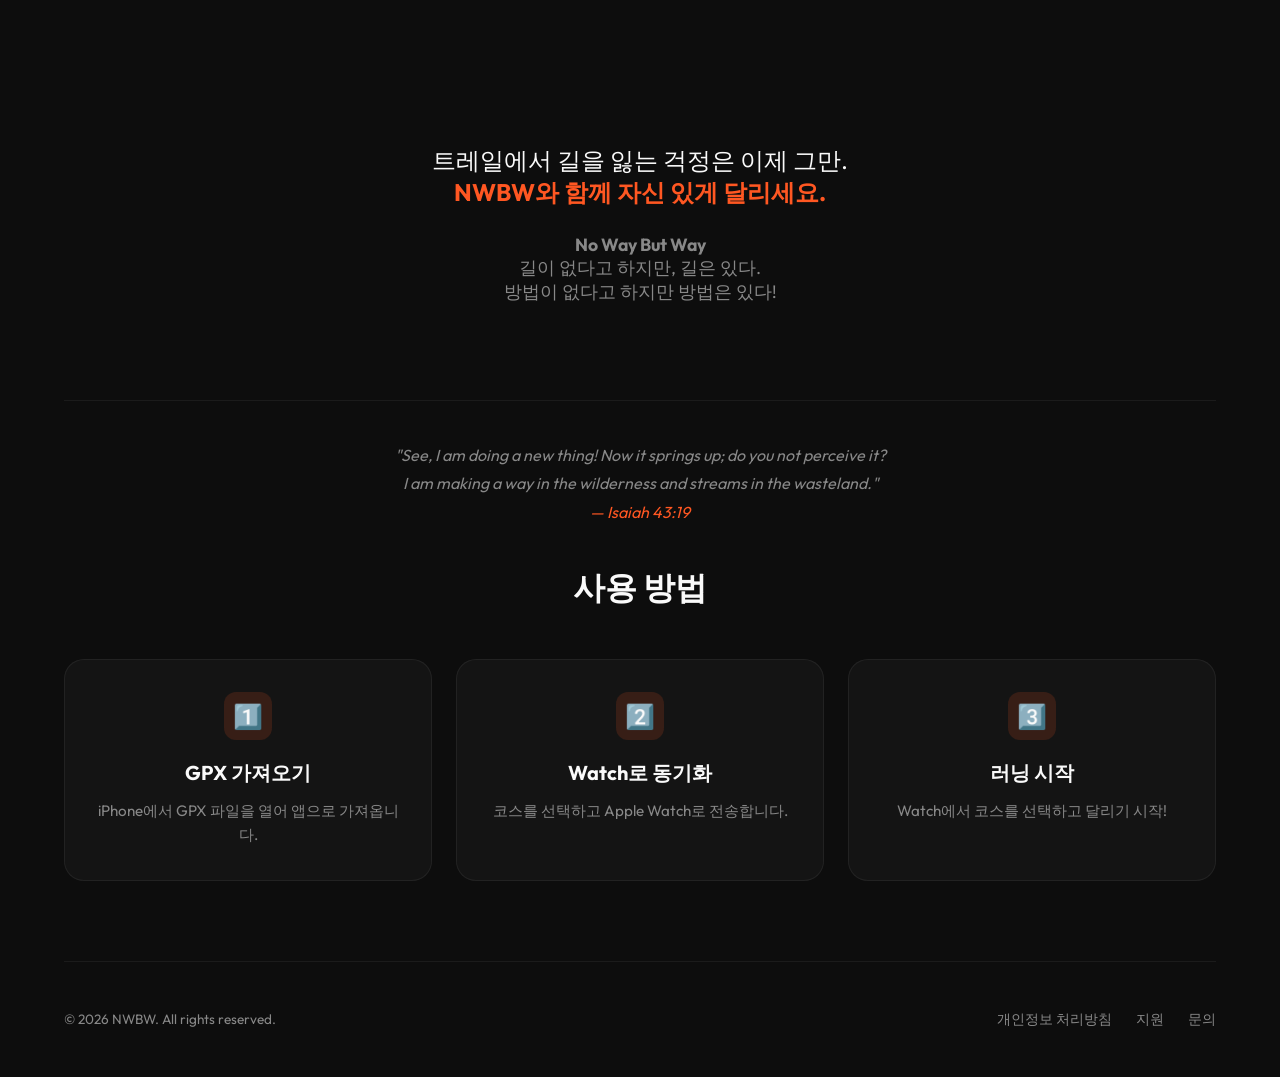
==== commit 5f6fe57b: "디자인 리프레시 반영: 새 스크린샷 교체 및 HealthKit 권한 FAQ 갱신 - iPhone/Watch 캐러셀을 새 디자인 스크린샷 10장으로 교체   (브랜드 컬러 코스 목록" ====
--- a/index.html
+++ b/index.html
@@ -572,13 +572,12 @@
                             <div class="iphone-notch"></div>
                             <div class="carousel-track" data-track>
                                 <div class="carousel-slide"><img src="assets/스크린샷_1.png" alt="NWBW 앱 스플래시 화면" draggable="false"></div>
-                                <div class="carousel-slide"><img src="assets/스크린샷_2.jpg" alt="러닝 코스 목록" draggable="false"></div>
-                                <div class="carousel-slide"><img src="assets/스크린샷_6.jpg" alt="코스 지도 및 고도 프로필" draggable="false"></div>
-                                <div class="carousel-slide"><img src="assets/스크린샷_8.PNG" alt="코스 지도 상세" draggable="false"></div>
-                                <div class="carousel-slide"><img src="assets/스크린샷_7.jpg" alt="라이브 트래킹 화면" draggable="false"></div>
-                                <div class="carousel-slide"><img src="assets/스크린샷_4.png" alt="러닝 기록" draggable="false"></div>
+                                <div class="carousel-slide"><img src="assets/아이폰_코스목록.png" alt="코스 목록 - 주간 요약과 경로 썸네일" draggable="false"></div>
+                                <div class="carousel-slide"><img src="assets/아이폰_코스상세.png" alt="코스 상세 - 위성지도와 고도 프로필" draggable="false"></div>
+                                <div class="carousel-slide"><img src="assets/아이폰_라이브트래킹.png" alt="라이브 트래킹 - 실시간 위치와 운동 지표" draggable="false"></div>
+                                <div class="carousel-slide"><img src="assets/아이폰_러닝기록.png" alt="러닝 기록 - 누적 거리와 월별 기록" draggable="false"></div>
                                 <div class="carousel-slide"><img src="assets/스크린샷_3.jpg" alt="GPX 파일 가져오기" draggable="false"></div>
-                                <div class="carousel-slide"><img src="assets/스크린샷_5.png" alt="설정 화면" draggable="false"></div>
+                                <div class="carousel-slide"><img src="assets/아이폰_설정.png" alt="설정 - GPS 모드와 심박 존" draggable="false"></div>
                                 <div class="carousel-slide"><img src="assets/스크린샷_9.PNG" alt="HealthKit 연동" draggable="false"></div>
                                 <div class="carousel-slide"><img src="assets/스크린샷_10.PNG" alt="Strava 연동" draggable="false"></div>
                             </div>
@@ -599,14 +598,13 @@
                         </button>
                         <div class="watch-frame">
                             <div class="carousel-track" data-track>
-                                <div class="carousel-slide"><img src="assets/워치_1.PNG" alt="Watch 메인 화면" draggable="false"></div>
-                                <div class="carousel-slide"><img src="assets/워치_2.PNG" alt="코스 상세 및 러닝 시작" draggable="false"></div>
-                                <div class="carousel-slide"><img src="assets/워치_9.PNG" alt="자유 러닝 시작" draggable="false"></div>
-                                <div class="carousel-slide"><img src="assets/워치_7.PNG" alt="네비게이션 방향 안내" draggable="false"></div>
+                                <div class="carousel-slide"><img src="assets/워치_트랙목록.png" alt="Watch 코스 목록 - 자유 러닝과 코스 카드" draggable="false"></div>
+                                <div class="carousel-slide"><img src="assets/워치_러닝시작.png" alt="러닝 시작 - 고도 프로필과 코스 요약" draggable="false"></div>
+                                <div class="carousel-slide"><img src="assets/워치_네비게이션.png" alt="네비게이션 - 방향 안내와 진행률" draggable="false"></div>
                                 <div class="carousel-slide"><img src="assets/워치_3.PNG" alt="경로 이탈 경고" draggable="false"></div>
                                 <div class="carousel-slide"><img src="assets/워치_10.PNG" alt="실시간 지도" draggable="false"></div>
-                                <div class="carousel-slide"><img src="assets/워치_5.PNG" alt="고도 프로필" draggable="false"></div>
-                                <div class="carousel-slide"><img src="assets/워치_4.PNG" alt="운동 통계" draggable="false"></div>
+                                <div class="carousel-slide"><img src="assets/워치_고도프로필.png" alt="고도 화면 - 현재 고도와 남은 상승" draggable="false"></div>
+                                <div class="carousel-slide"><img src="assets/워치_운동지표.png" alt="운동 통계 - 큰 지표와 심박 존 게이지" draggable="false"></div>
                                 <div class="carousel-slide"><img src="assets/워치_8.jpg" alt="경로 이탈 알림" draggable="false"></div>
                             </div>
                         </div>
@@ -656,7 +654,7 @@
                         <p>1. 네비게이션 - 방향 나침반과 다음 포인트 거리<br>
                         2. 지도 - 실시간 위치, 경로, 체크포인트 표시<br>
                         3. 고도 - 고도 프로필, 경사도·상승 속도, 남은 상승<br>
-                        4. 운동 통계 - 시간, 심박(존 색상), 페이스, 거리<br>
+                        4. 운동 통계 - 순정 운동 앱 스타일 큰 지표를 한 화면에, 심박 존 게이지<br>
                         5. 컨트롤 - 일시정지, 되돌아가기, 종료</p>
                     </div>
 
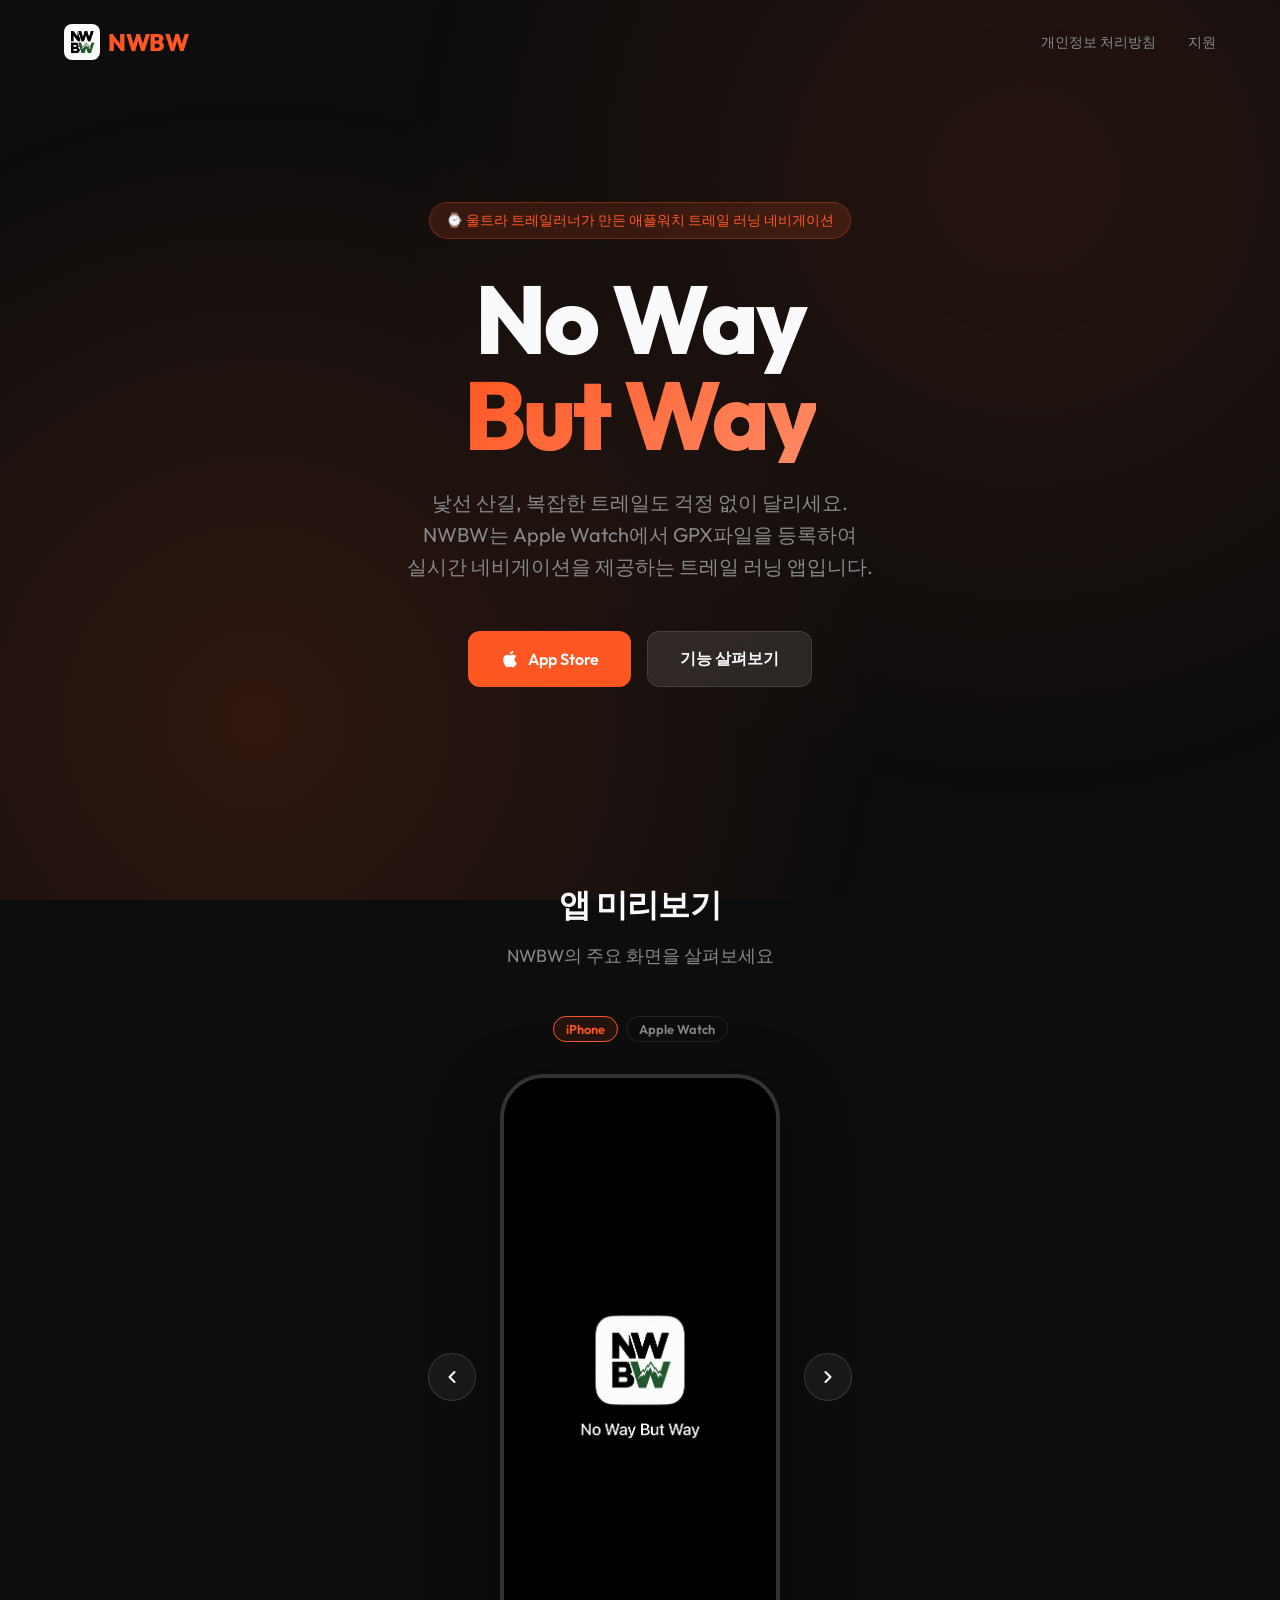
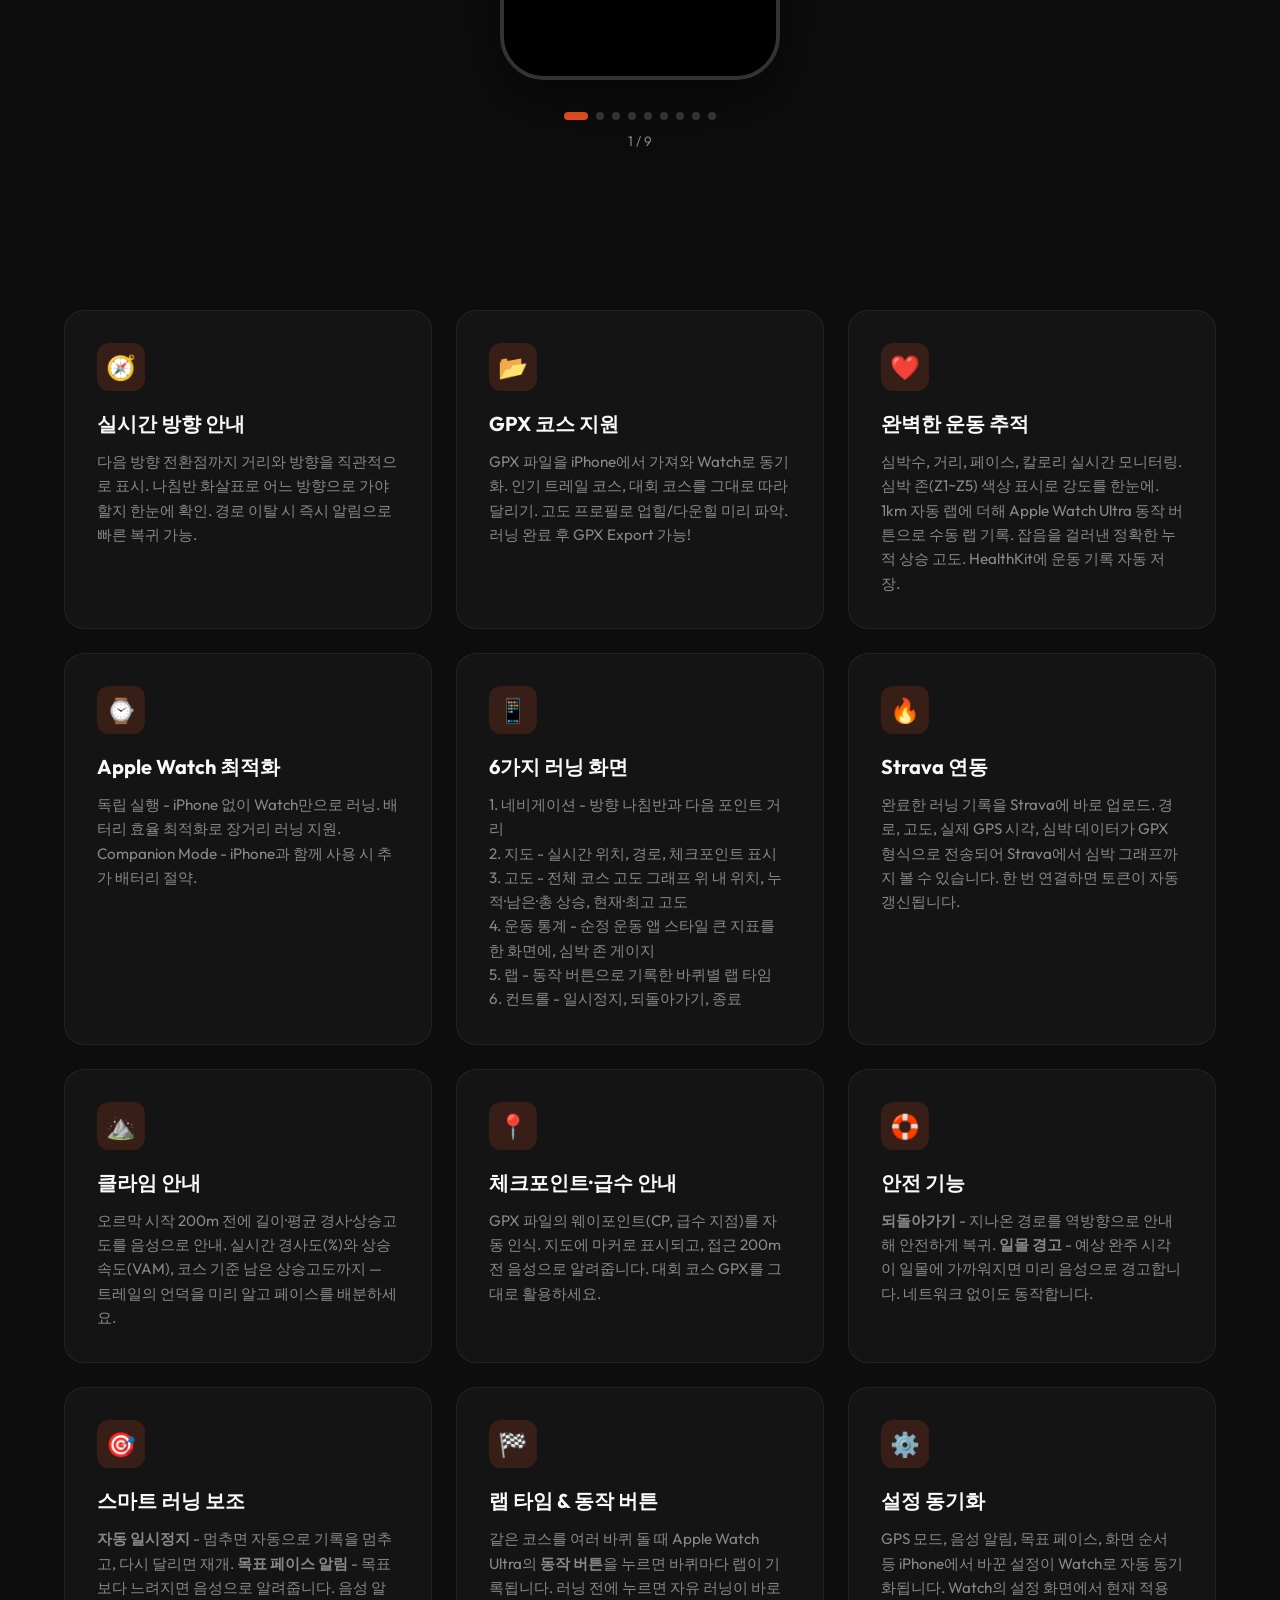
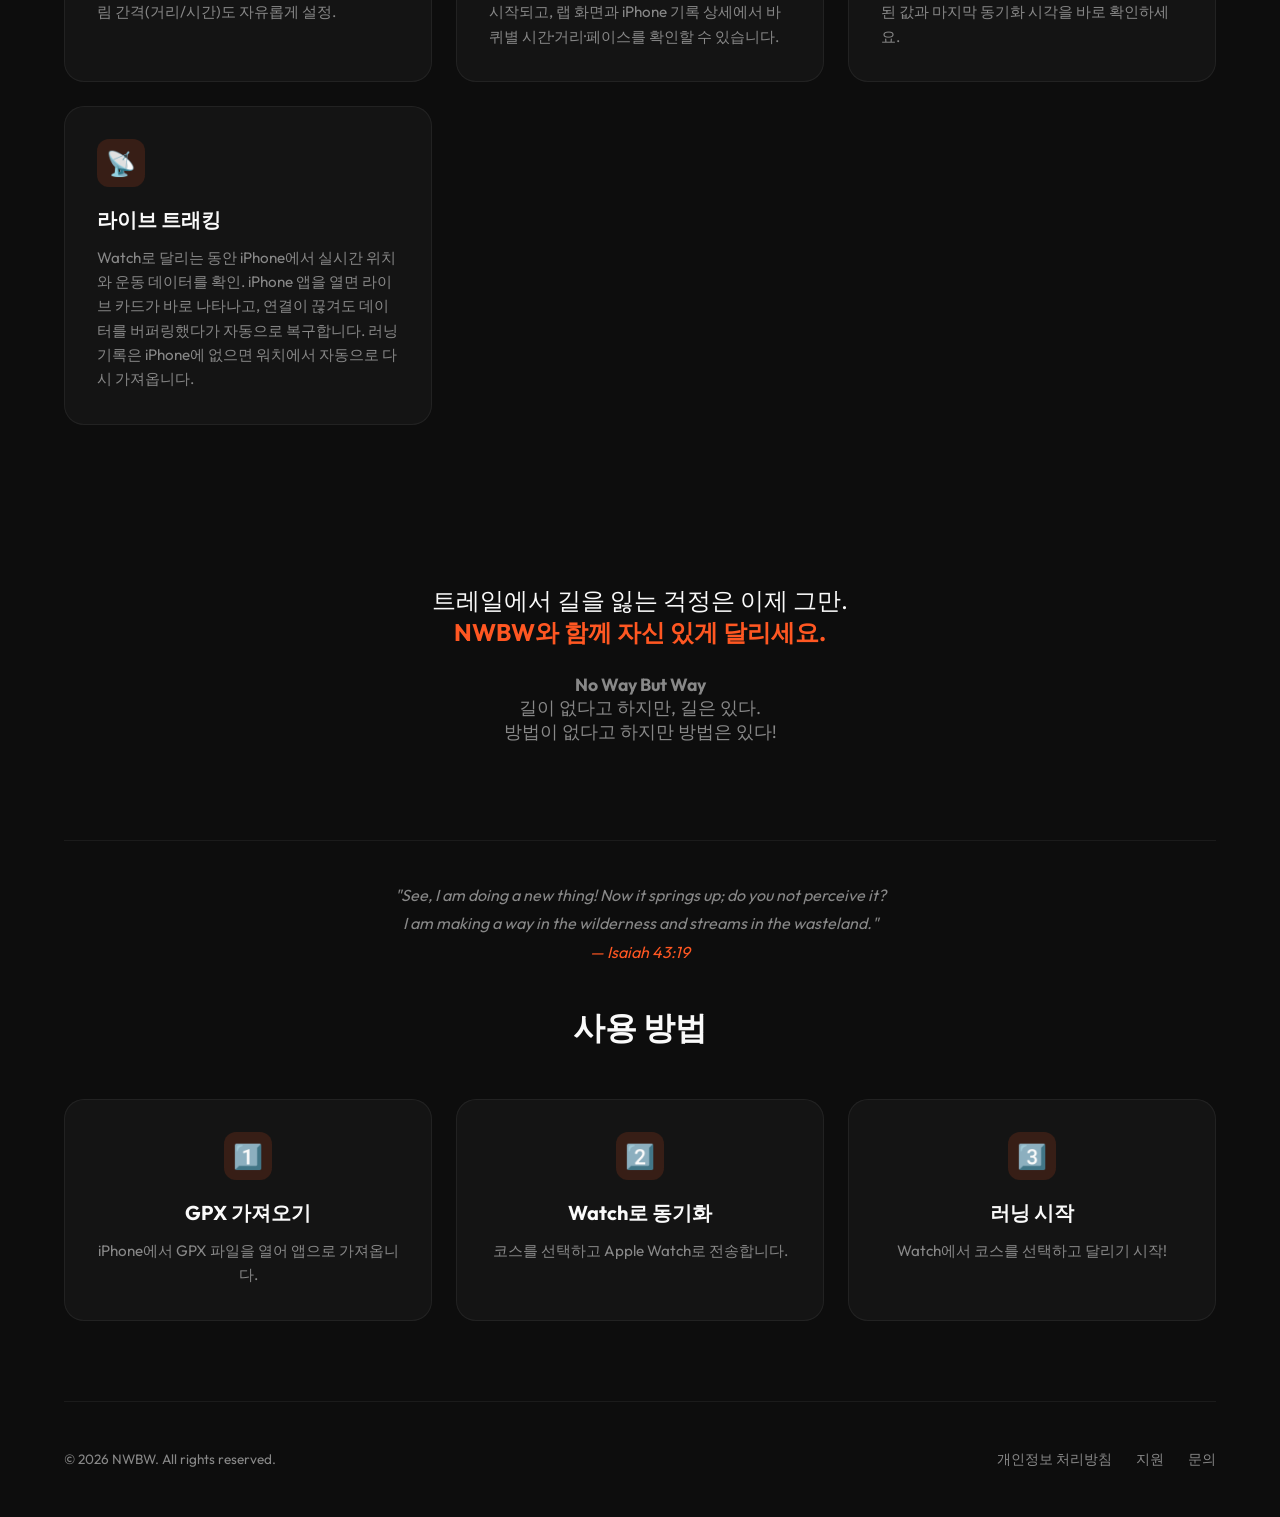
==== commit 956e3161: "0.3.6 반영: 랩 타임·동작 버튼, 설정 동기화 카드, 고도 화면·Strava 심박·기록 복구 설명, FAQ 3건 추가 Co-Authored-By: Claude Fable 5." ====
--- a/index.html
+++ b/index.html
@@ -637,7 +637,7 @@
                     <div class="feature-card">
                         <div class="feature-icon">❤️</div>
                         <h3>완벽한 운동 추적</h3>
-                        <p>심박수, 거리, 페이스, 칼로리 실시간 모니터링. 심박 존(Z1~Z5) 색상 표시로 강도를 한눈에. 1km마다 자동 랩 기록, 누적 상승 고도 추적. HealthKit에 운동 기록 자동 저장.</p>
+                        <p>심박수, 거리, 페이스, 칼로리 실시간 모니터링. 심박 존(Z1~Z5) 색상 표시로 강도를 한눈에. 1km 자동 랩에 더해 Apple Watch Ultra 동작 버튼으로 수동 랩 기록. 잡음을 걸러낸 정확한 누적 상승 고도. HealthKit에 운동 기록 자동 저장.</p>
                     </div>
 
                     <!-- Apple Watch 최적화 -->
@@ -650,19 +650,20 @@
                     <!-- 5가지 러닝 화면 -->
                     <div class="feature-card">
                         <div class="feature-icon">📱</div>
-                        <h3>5가지 러닝 화면</h3>
+                        <h3>6가지 러닝 화면</h3>
                         <p>1. 네비게이션 - 방향 나침반과 다음 포인트 거리<br>
                         2. 지도 - 실시간 위치, 경로, 체크포인트 표시<br>
-                        3. 고도 - 고도 프로필, 경사도·상승 속도, 남은 상승<br>
+                        3. 고도 - 전체 코스 고도 그래프 위 내 위치, 누적·남은·총 상승, 현재·최고 고도<br>
                         4. 운동 통계 - 순정 운동 앱 스타일 큰 지표를 한 화면에, 심박 존 게이지<br>
-                        5. 컨트롤 - 일시정지, 되돌아가기, 종료</p>
+                        5. 랩 - 동작 버튼으로 기록한 바퀴별 랩 타임<br>
+                        6. 컨트롤 - 일시정지, 되돌아가기, 종료</p>
                     </div>
 
                     <!-- Strava 연동 -->
                     <div class="feature-card">
                         <div class="feature-icon">🔥</div>
                         <h3>Strava 연동</h3>
-                        <p>완료한 러닝 기록을 Strava에 바로 업로드. 경로, 고도, 시간 정보가 GPX 형식으로 전송됩니다. 한 번 연결하면 토큰이 자동 갱신되어 편리하게 사용할 수 있습니다.</p>
+                        <p>완료한 러닝 기록을 Strava에 바로 업로드. 경로, 고도, 실제 GPS 시각, 심박 데이터가 GPX 형식으로 전송되어 Strava에서 심박 그래프까지 볼 수 있습니다. 한 번 연결하면 토큰이 자동 갱신됩니다.</p>
                     </div>
 
                     <!-- 클라임 안내 -->
@@ -693,11 +694,23 @@
                         <p><strong>자동 일시정지</strong> - 멈추면 자동으로 기록을 멈추고, 다시 달리면 재개. <strong>목표 페이스 알림</strong> - 목표보다 느려지면 음성으로 알려줍니다. 음성 알림 간격(거리/시간)도 자유롭게 설정.</p>
                     </div>
 
+                    <!-- 랩 타임·동작 버튼 -->
+                    <div class="feature-card">
+                        <div class="feature-icon">🏁</div>
+                        <h3>랩 타임 & 동작 버튼</h3>
+                        <p>같은 코스를 여러 바퀴 돌 때 Apple Watch Ultra의 <strong>동작 버튼</strong>을 누르면 바퀴마다 랩이 기록됩니다. 러닝 전에 누르면 자유 러닝이 바로 시작되고, 랩 화면과 iPhone 기록 상세에서 바퀴별 시간·거리·페이스를 확인할 수 있습니다.</p>
+                    </div>
+                    <!-- 워치 설정 확인 -->
+                    <div class="feature-card">
+                        <div class="feature-icon">⚙️</div>
+                        <h3>설정 동기화</h3>
+                        <p>GPS 모드, 음성 알림, 목표 페이스, 화면 순서 등 iPhone에서 바꾼 설정이 Watch로 자동 동기화됩니다. Watch의 설정 화면에서 현재 적용된 값과 마지막 동기화 시각을 바로 확인하세요.</p>
+                    </div>
                     <!-- 라이브 트래킹 -->
                     <div class="feature-card">
                         <div class="feature-icon">📡</div>
                         <h3>라이브 트래킹</h3>
-                        <p>Watch로 달리는 동안 iPhone에서 실시간 위치와 운동 데이터를 확인. 연결이 잠시 끊겨도 데이터를 버퍼링했다가 자동으로 복구합니다.</p>
+                        <p>Watch로 달리는 동안 iPhone에서 실시간 위치와 운동 데이터를 확인. iPhone 앱을 열면 라이브 카드가 바로 나타나고, 연결이 끊겨도 데이터를 버퍼링했다가 자동으로 복구합니다. 러닝 기록은 iPhone에 없으면 워치에서 자동으로 다시 가져옵니다.</p>
                     </div>
                 </div>
             </section>
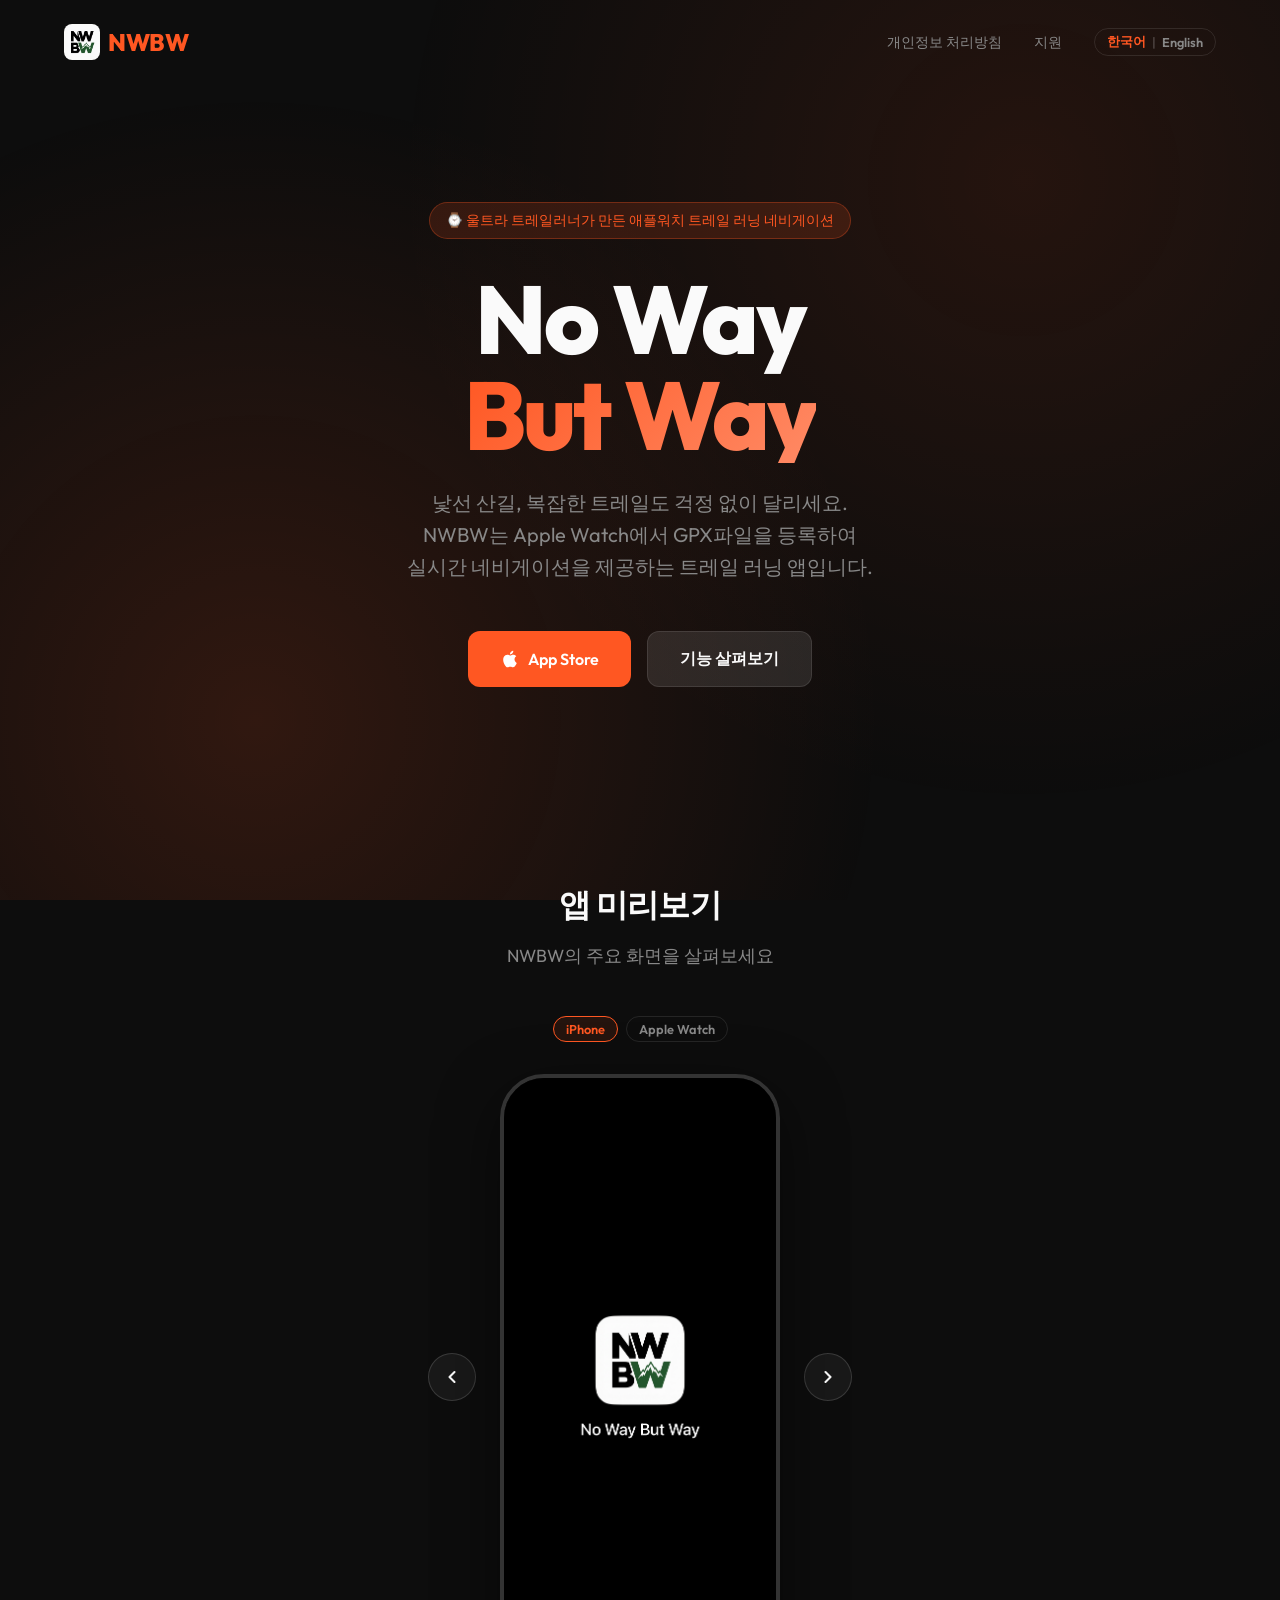
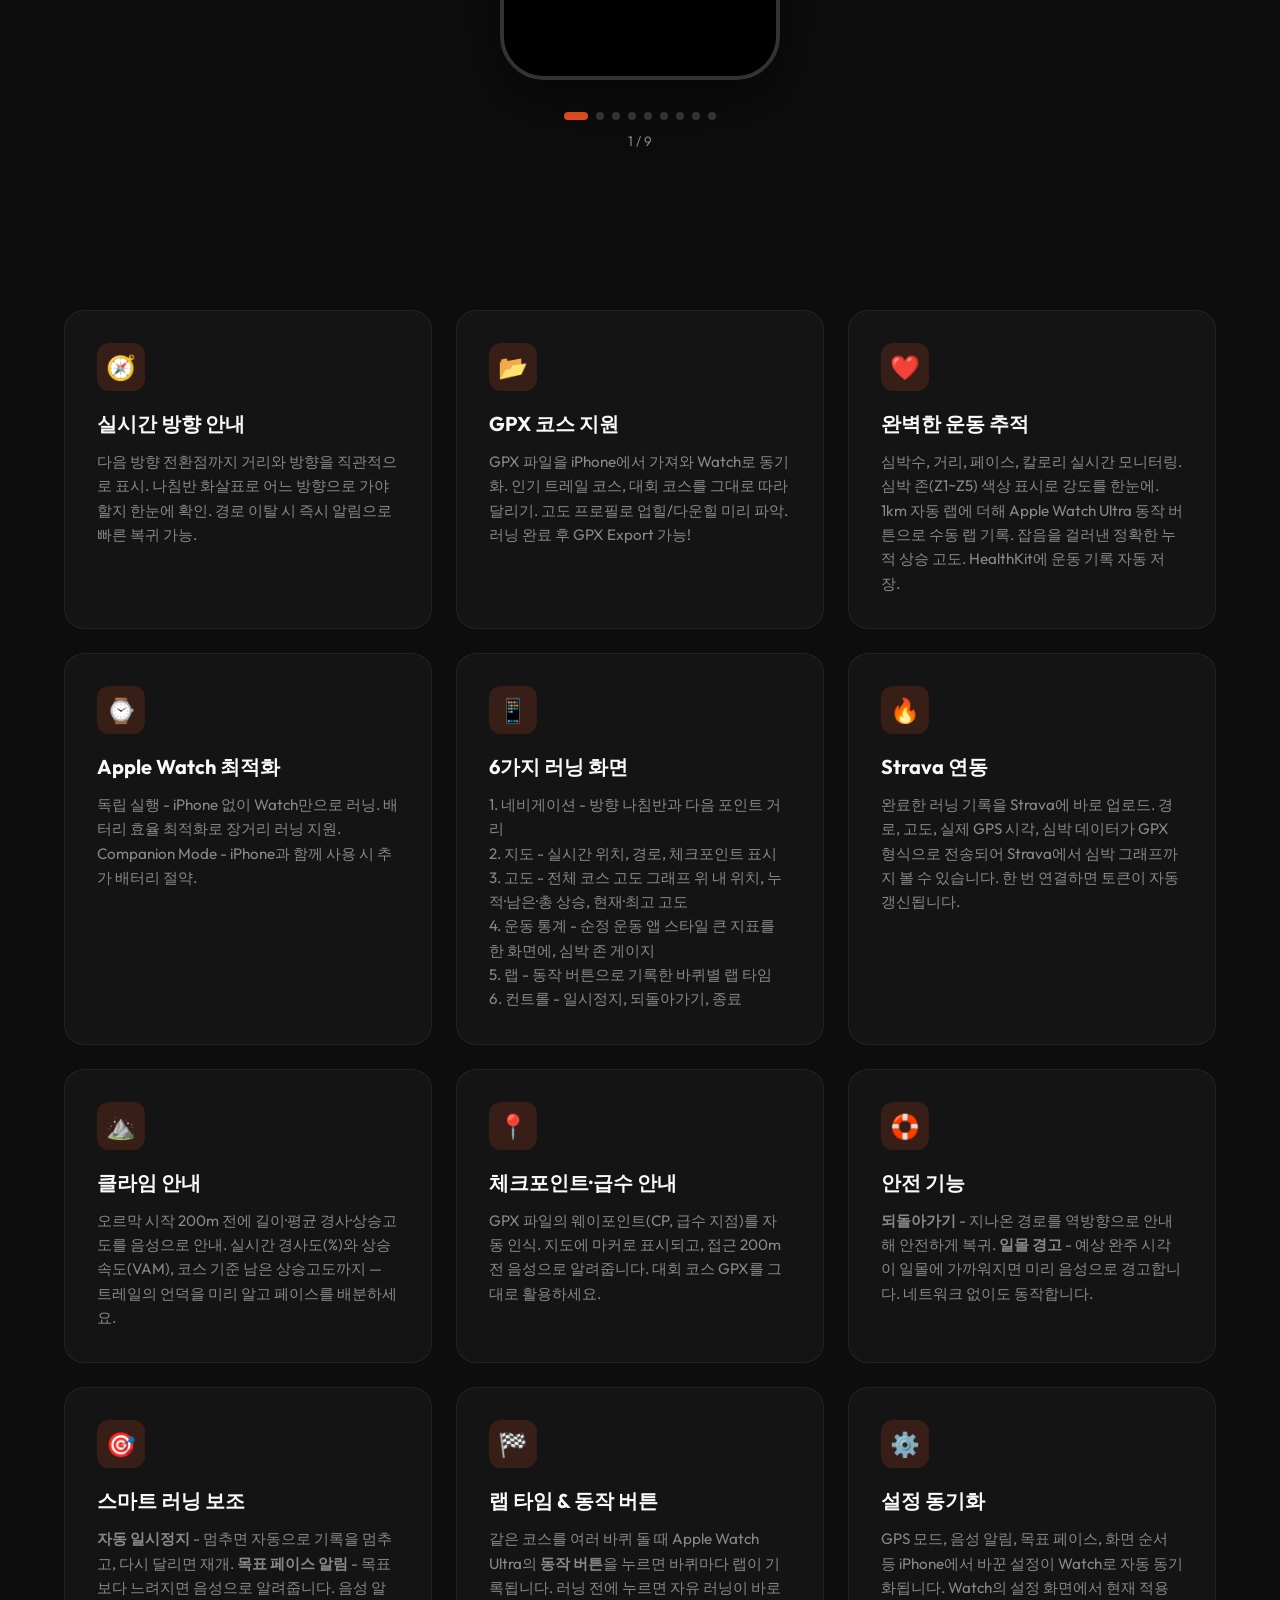
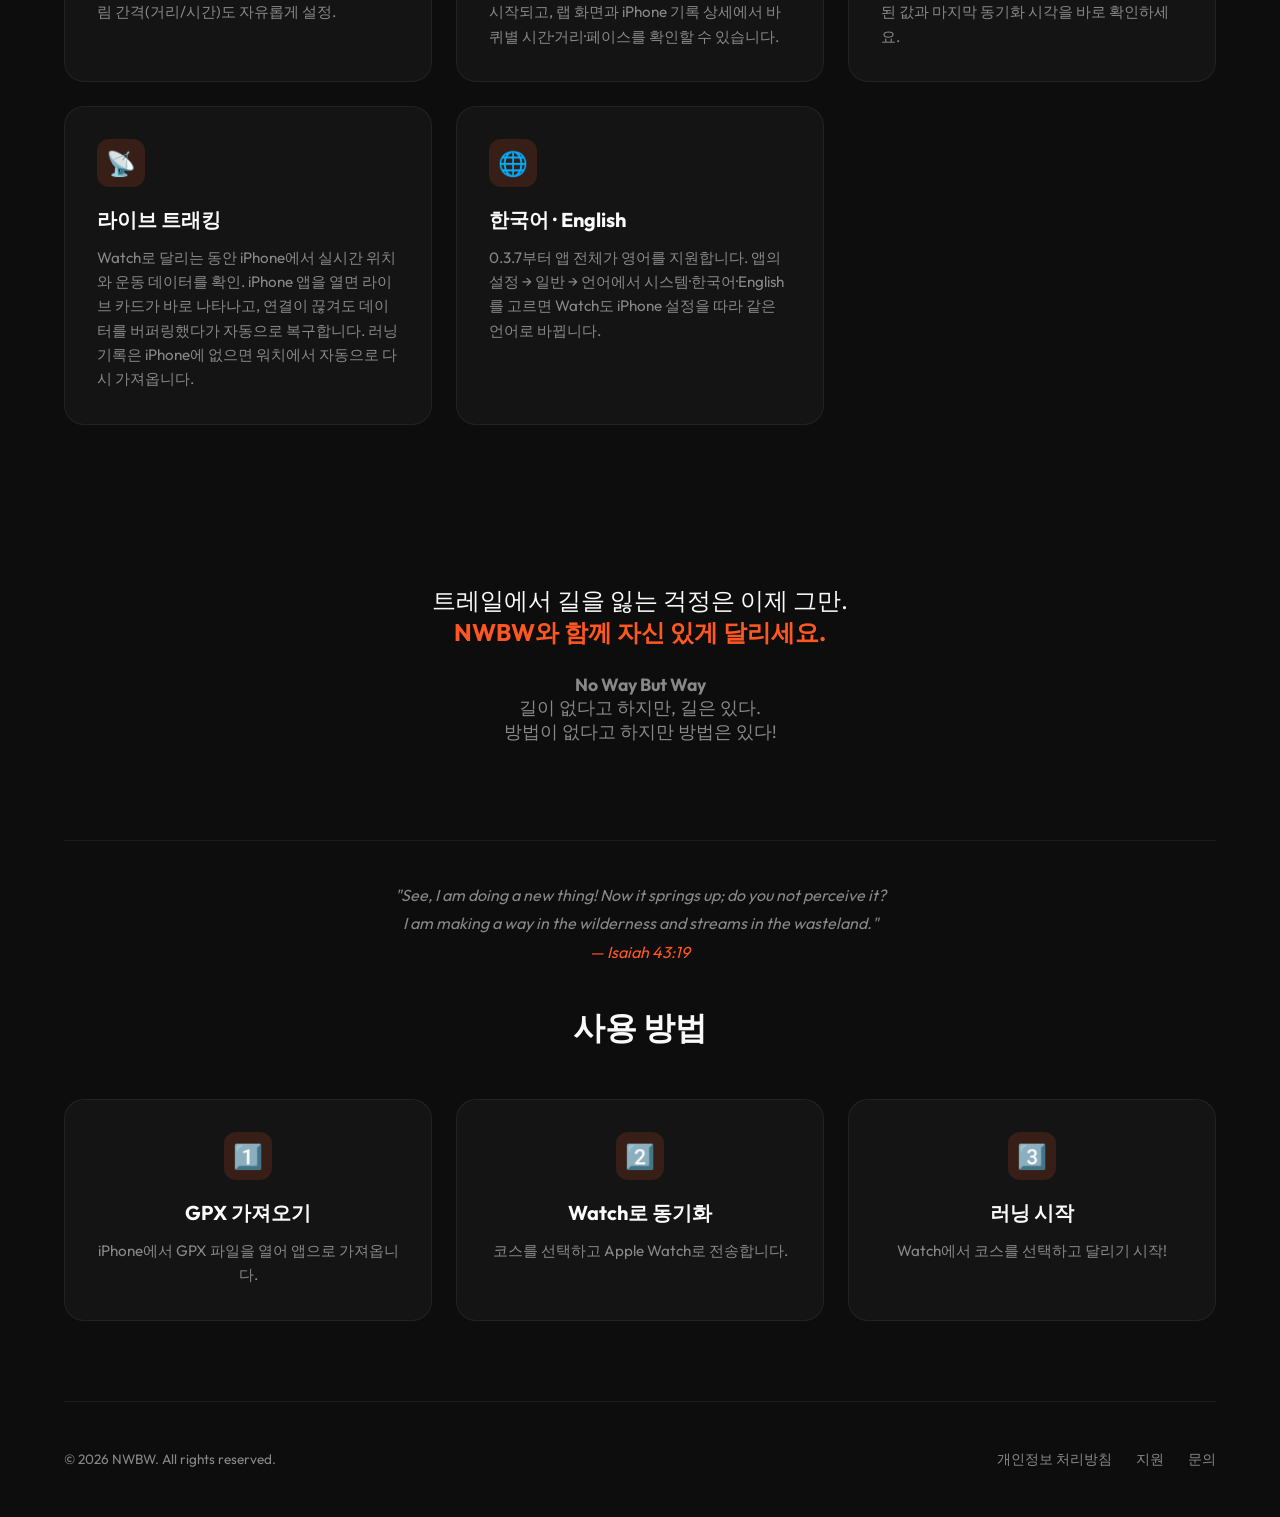
==== commit 711b3886: "영어 웹사이트 추가 및 한/영 언어 전환 - en/index.html, en/privacy.html, en/support.html 영어 페이지 추가 (한국어와 동일 구조·CSS) " ====
--- a/index.html
+++ b/index.html
@@ -6,6 +6,9 @@
     <title>NWBW - No Way But Way</title>
     <link rel="icon" type="image/png" href="assets/NWBW_logo.png">
     <link rel="apple-touch-icon" href="assets/NWBW_logo.png">
+    <link rel="alternate" hreflang="ko" href="https://shine-codestove.github.io/nwbw-site/">
+    <link rel="alternate" hreflang="en" href="https://shine-codestove.github.io/nwbw-site/en/">
+    <link rel="alternate" hreflang="x-default" href="https://shine-codestove.github.io/nwbw-site/">
     <link rel="preconnect" href="https://fonts.googleapis.com">
     <link rel="preconnect" href="https://fonts.gstatic.com" crossorigin>
     <link href="https://fonts.googleapis.com/css2?family=Outfit:wght@300;400;600;700;800&display=swap" rel="stylesheet">
@@ -482,6 +485,43 @@
         }
 
         /* Mobile */
+        /* Language switch (visible on mobile too) */
+        .nav-right {
+            display: flex;
+            align-items: center;
+            gap: 32px;
+        }
+
+        .lang-switch {
+            display: flex;
+            align-items: center;
+            gap: 6px;
+            padding: 4px 12px;
+            border: 1px solid rgba(255, 255, 255, 0.1);
+            border-radius: 100px;
+            font-size: 0.8rem;
+            font-weight: 600;
+            white-space: nowrap;
+        }
+
+        .lang-switch a {
+            color: var(--gray);
+            text-decoration: none;
+            transition: color 0.3s ease;
+        }
+
+        .lang-switch a:hover {
+            color: var(--light);
+        }
+
+        .lang-switch a.active {
+            color: var(--primary);
+        }
+
+        .lang-switch .sep {
+            color: rgba(255, 255, 255, 0.2);
+        }
+
         @media (max-width: 768px) {
             .nav-links {
                 display: none;
@@ -528,9 +568,16 @@
         <header>
             <nav>
                 <a href="index.html" class="logo"><img src="assets/NWBW_logo.png" alt="NWBW" class="logo-img">NWBW</a>
-                <div class="nav-links">
-                    <a href="privacy.html">개인정보 처리방침</a>
-                    <a href="support.html">지원</a>
+                <div class="nav-right">
+                    <div class="nav-links">
+                        <a href="privacy.html">개인정보 처리방침</a>
+                        <a href="support.html">지원</a>
+                    </div>
+                    <div class="lang-switch" aria-label="언어 선택">
+                        <a href="index.html" class="active" aria-current="page" lang="ko">한국어</a>
+                        <span class="sep" aria-hidden="true">|</span>
+                        <a href="en/index.html" hreflang="en" lang="en">English</a>
+                    </div>
                 </div>
             </nav>
         </header>
@@ -712,6 +759,12 @@
                         <h3>라이브 트래킹</h3>
                         <p>Watch로 달리는 동안 iPhone에서 실시간 위치와 운동 데이터를 확인. iPhone 앱을 열면 라이브 카드가 바로 나타나고, 연결이 끊겨도 데이터를 버퍼링했다가 자동으로 복구합니다. 러닝 기록은 iPhone에 없으면 워치에서 자동으로 다시 가져옵니다.</p>
                     </div>
+                    <!-- 영어 지원 -->
+                    <div class="feature-card">
+                        <div class="feature-icon">🌐</div>
+                        <h3>한국어 · English</h3>
+                        <p>0.3.7부터 앱 전체가 영어를 지원합니다. 앱의 설정 → 일반 → 언어에서 시스템·한국어·English를 고르면 Watch도 iPhone 설정을 따라 같은 언어로 바뀝니다.</p>
+                    </div>
                 </div>
             </section>
 
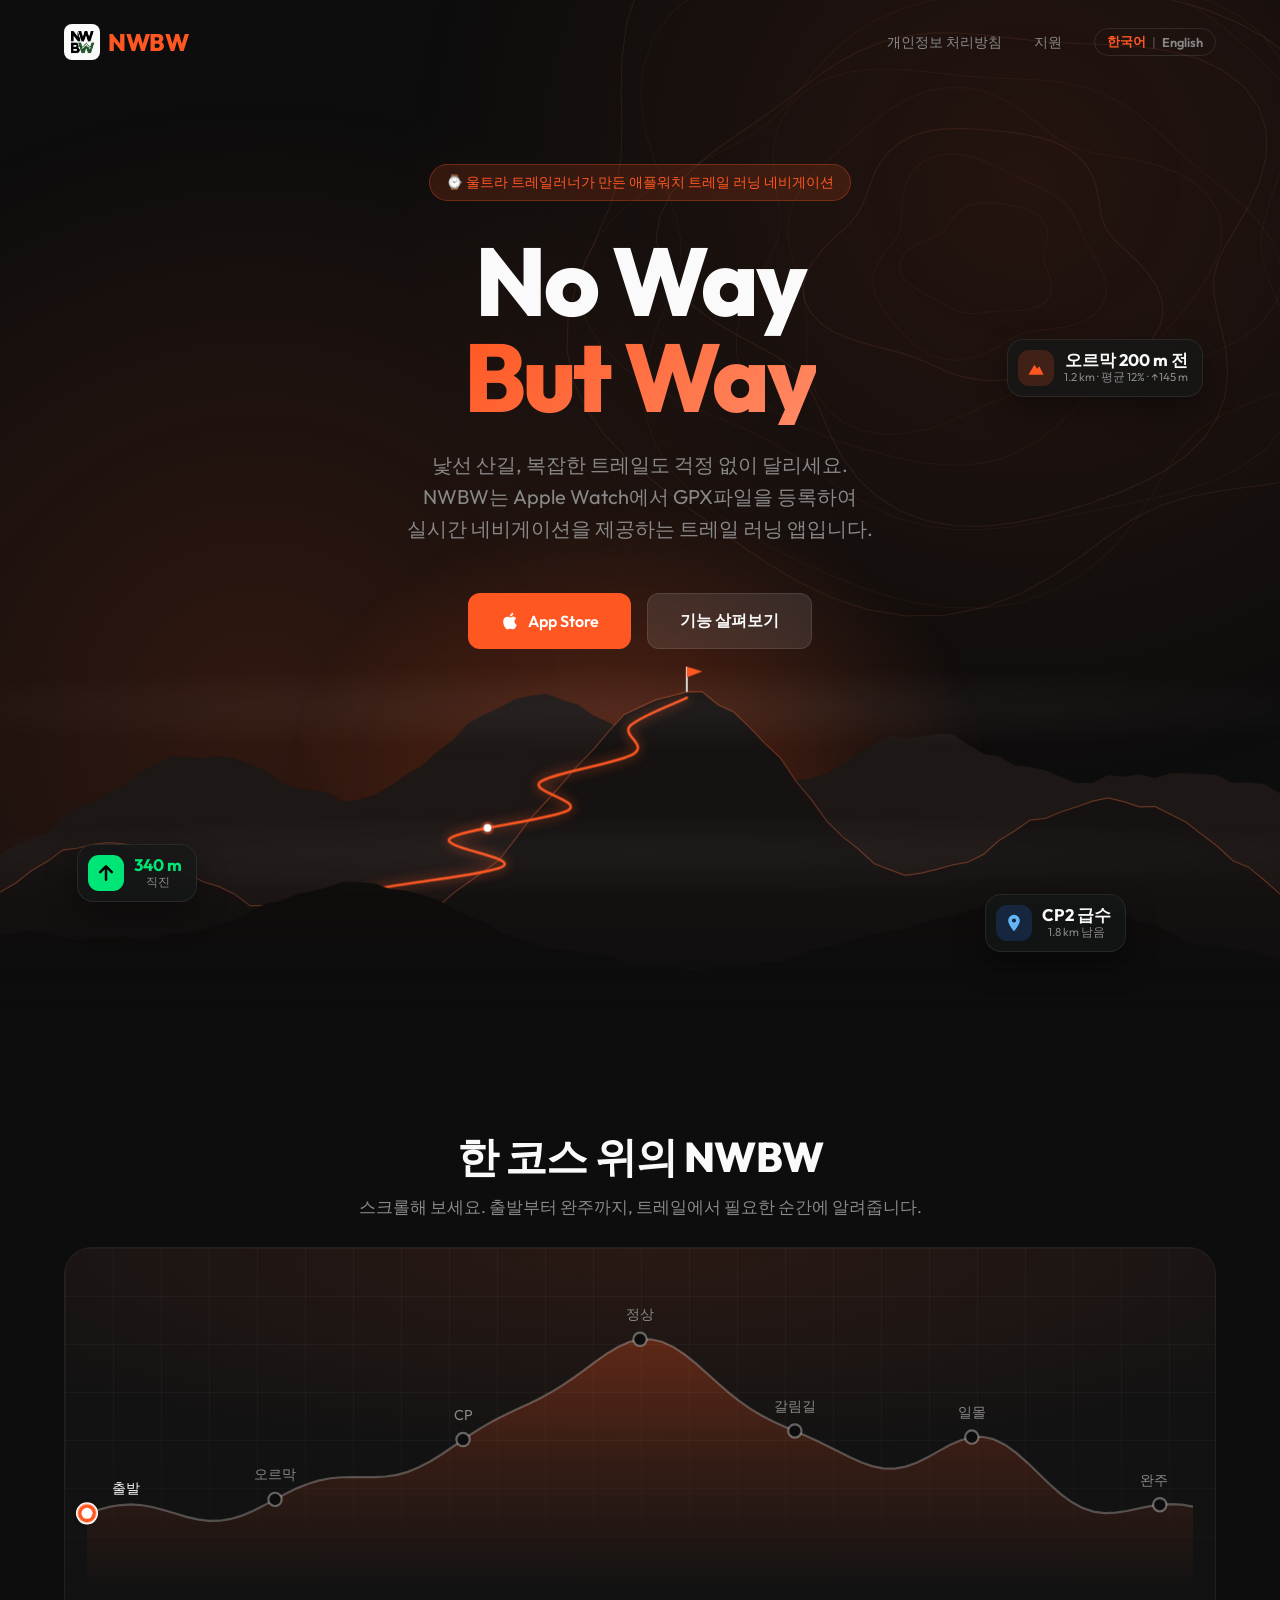
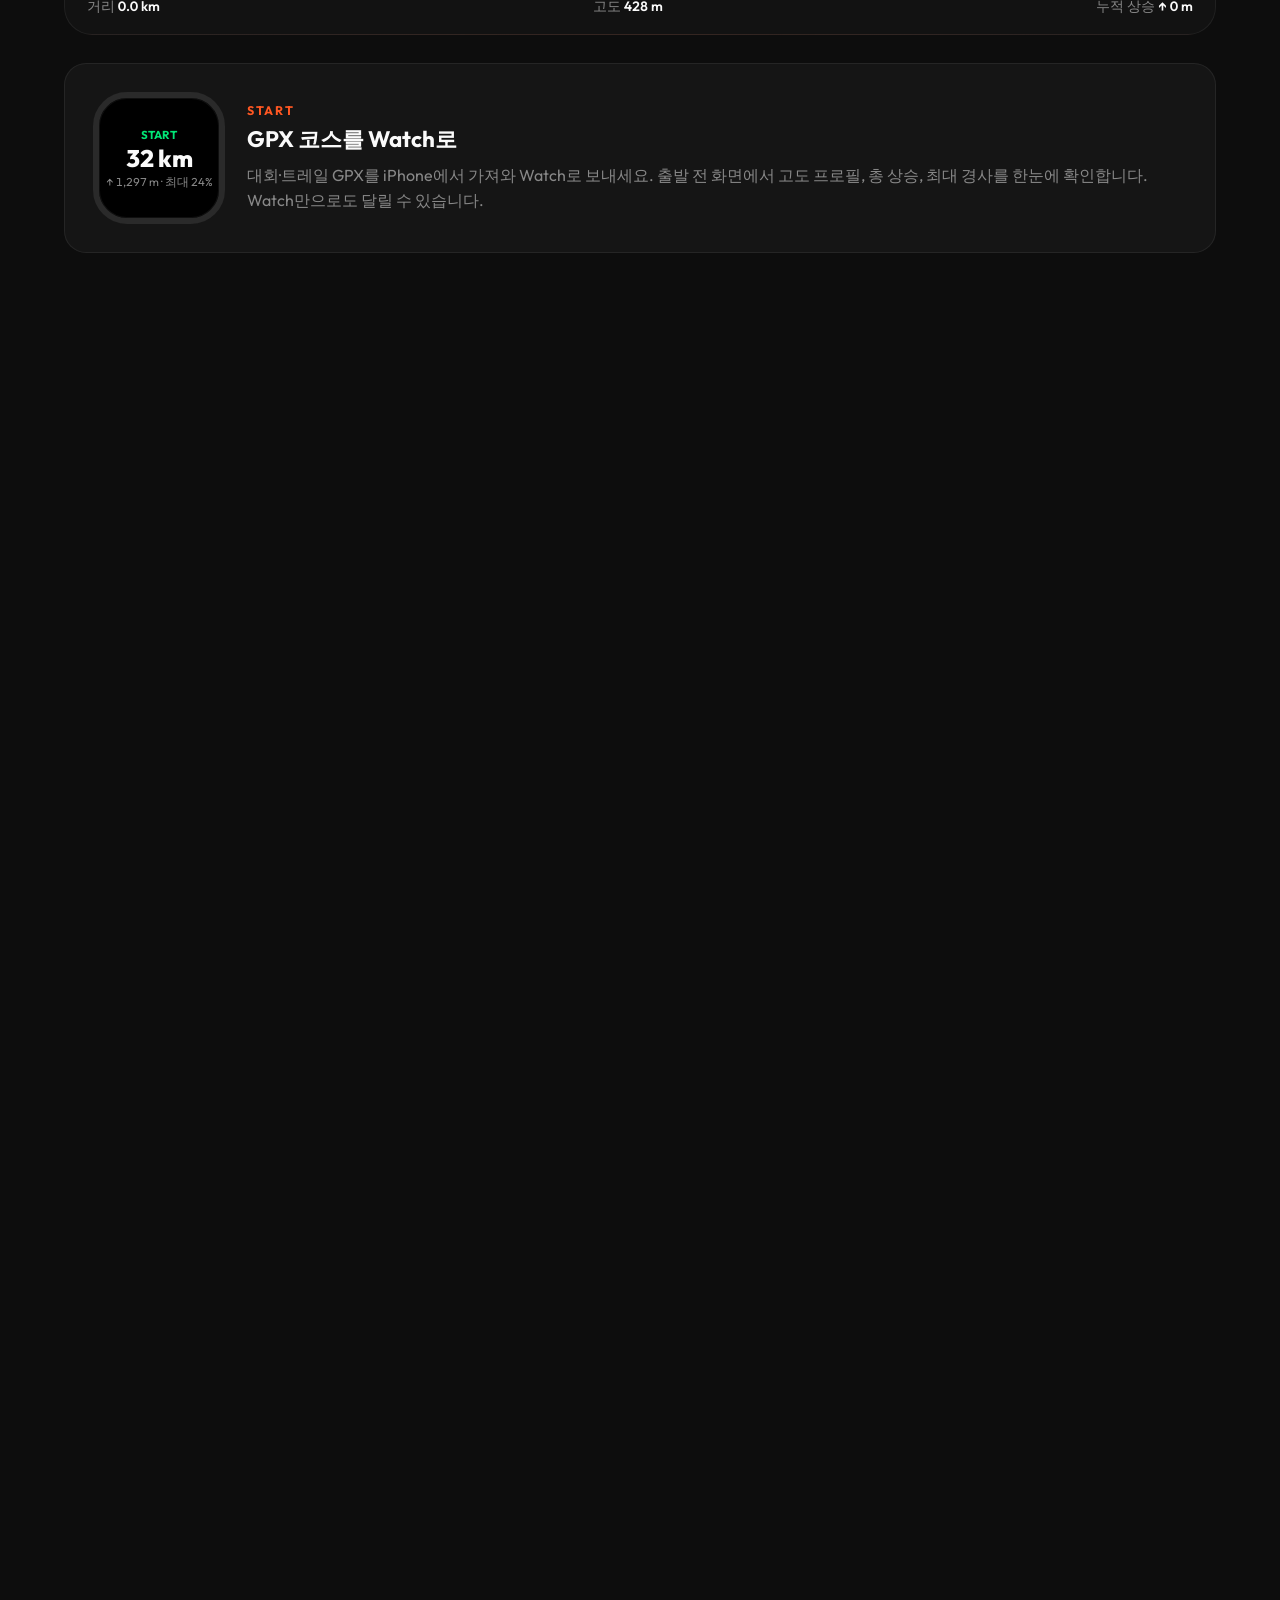
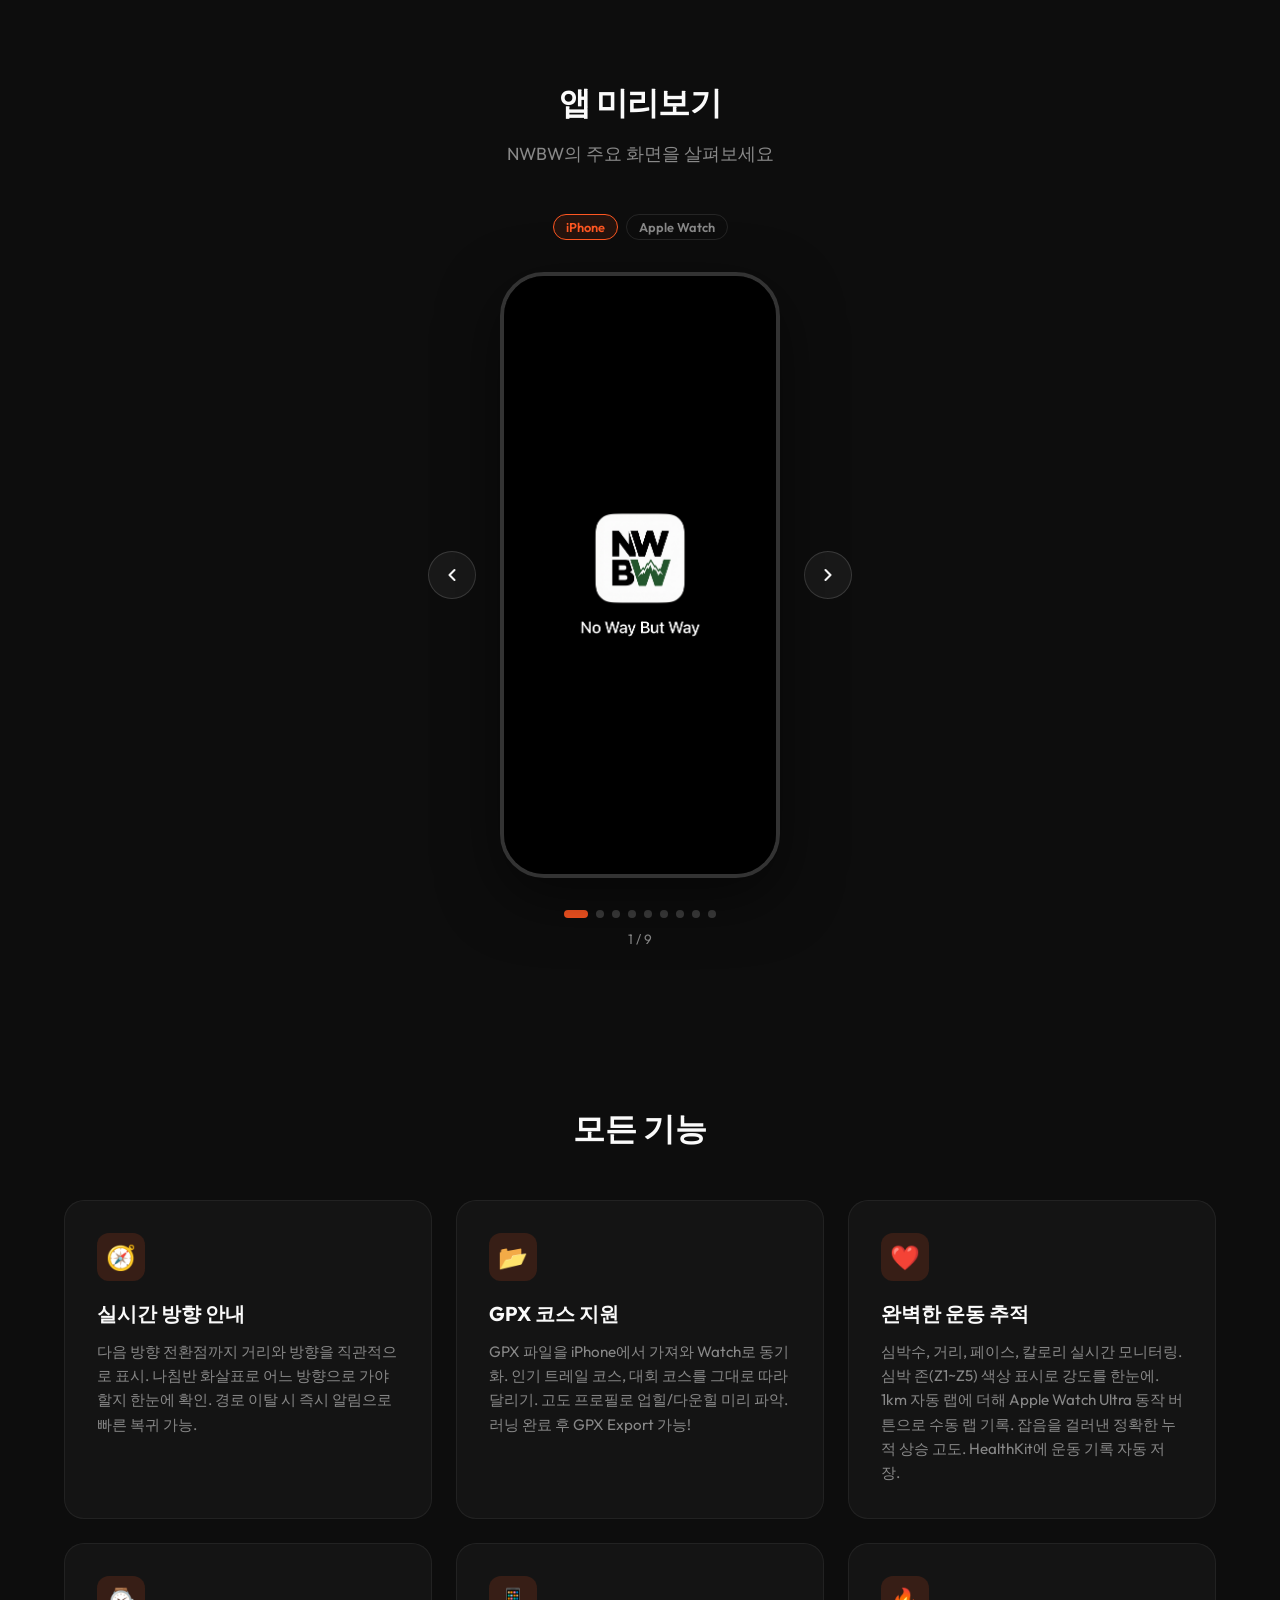
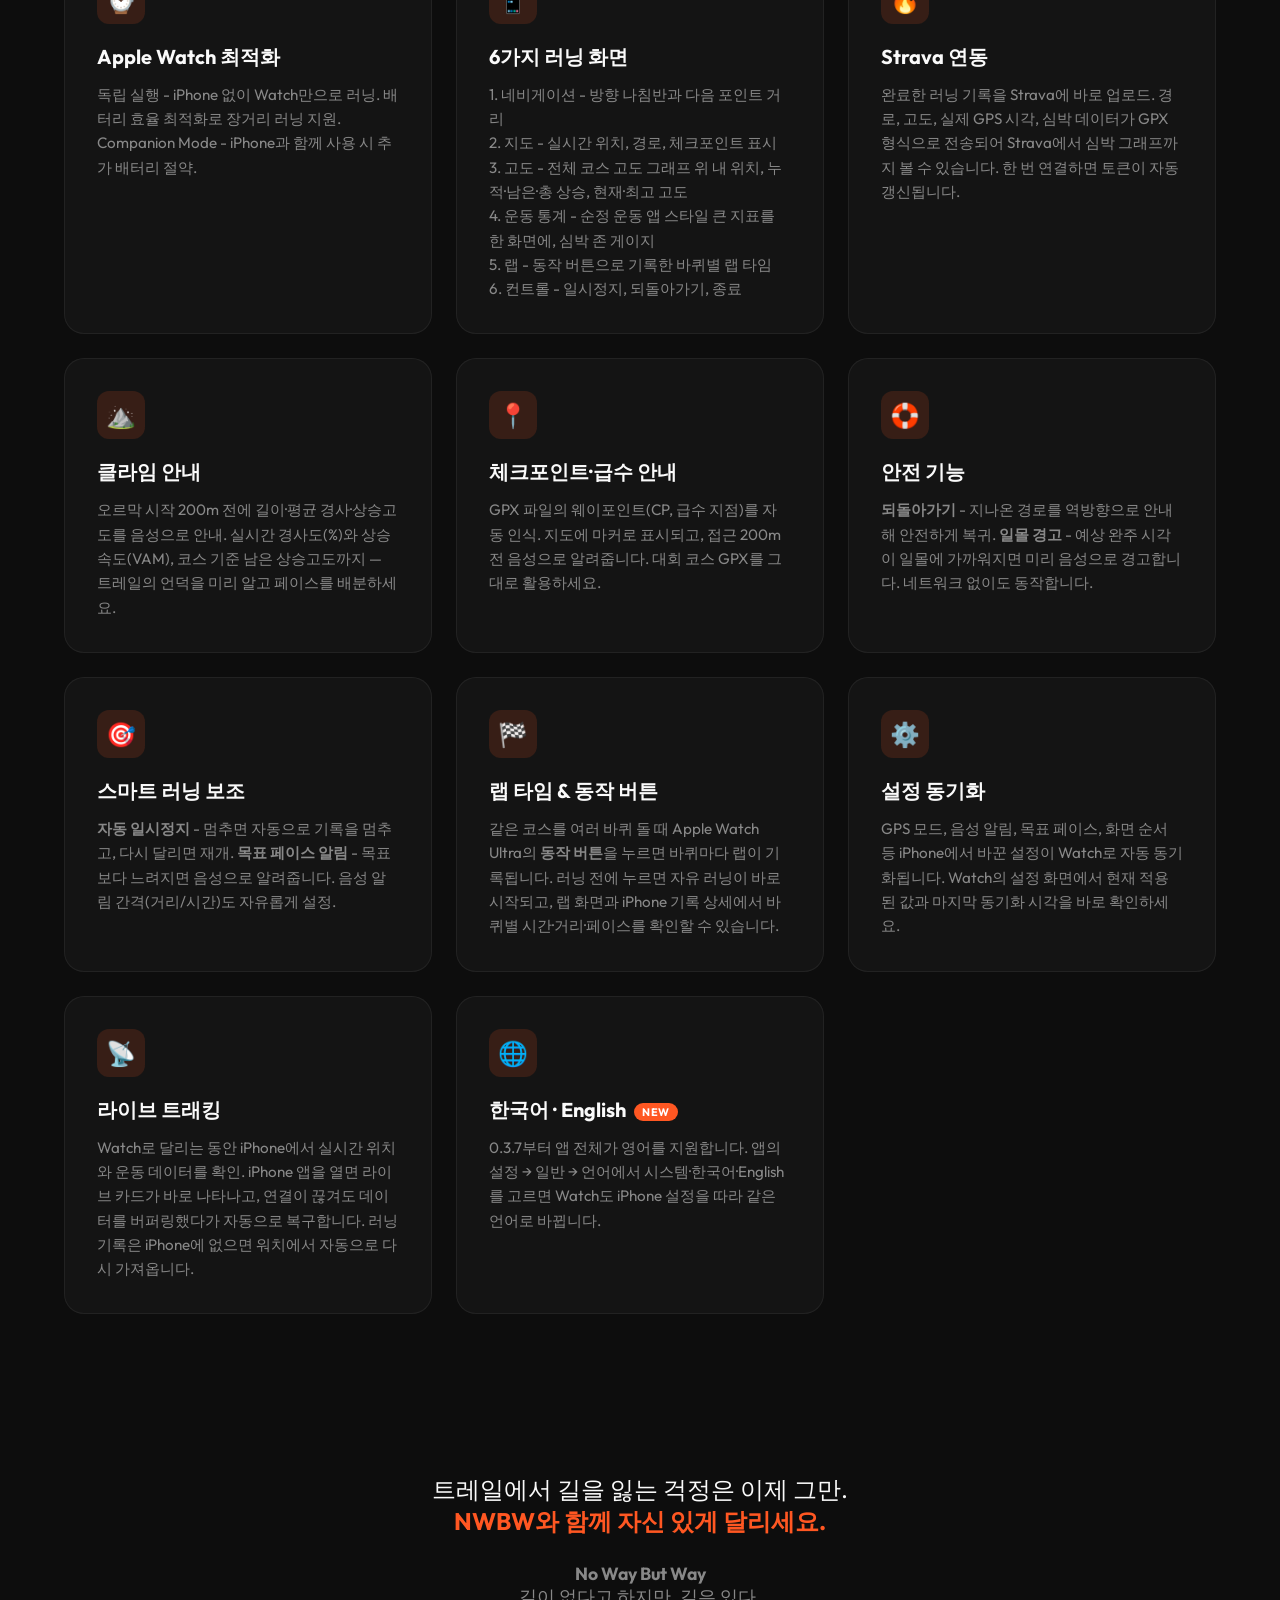
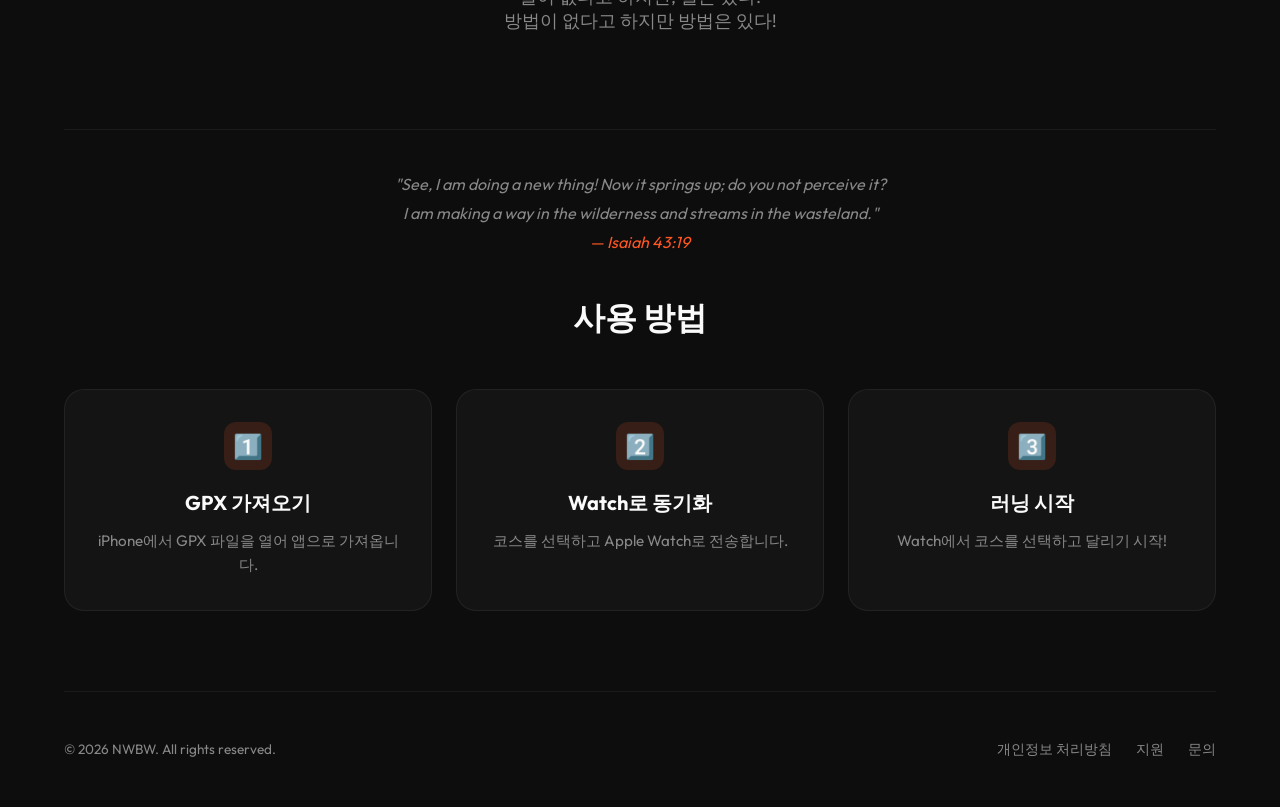
==== commit c34730fe: "소개 페이지 모션 그래픽 추가, 개인정보 처리방침에 Strava 연동 조항 추가 - 히어로: 등고선·산 능선 패럴랙스·트레일 드로잉·러너·내비 칩 (motion.css/motion" ====
--- a/index.html
+++ b/index.html
@@ -12,6 +12,7 @@
     <link rel="preconnect" href="https://fonts.googleapis.com">
     <link rel="preconnect" href="https://fonts.gstatic.com" crossorigin>
     <link href="https://fonts.googleapis.com/css2?family=Outfit:wght@300;400;600;700;800&display=swap" rel="stylesheet">
+    <link rel="stylesheet" href="motion.css">
     <style>
         :root {
             --primary: #FF5722;
@@ -584,6 +585,28 @@
 
         <main>
             <section class="hero">
+                <div class="hero-scene" aria-hidden="true">
+                    <svg class="hs-contours" viewBox="-480 -380 960 760"><path d="M64.1,0.0 L65.4,4.6 L67.4,9.5 L69.6,14.9 L71.4,20.8 L72.3,27.0 L71.6,33.1 L69.3,38.8 L65.1,43.7 L59.4,47.6 L52.7,50.2 L45.4,51.8 L37.9,52.6 L30.8,52.8 L24.0,52.8 L17.7,53.0 L11.8,53.4 L5.9,54.0 L0.0,54.8 L-6.1,55.4 L-12.2,55.6 L-18.5,55.2 L-24.6,54.0 L-30.4,52.2 L-35.9,49.8 L-41.2,47.0 L-46.2,44.1 L-51.4,41.1 L-56.8,38.1 L-62.6,35.1 L-68.7,31.7 L-74.9,27.9 L-80.7,23.5 L-85.6,18.4 L-89.0,12.6 L-90.4,6.3 L-89.5,0.0 L-86.4,-6.1 L-81.5,-11.5 L-75.1,-16.1 L-68.1,-19.8 L-61.2,-22.8 L-54.9,-25.3 L-49.6,-27.8 L-45.3,-30.4 L-42.0,-33.6 L-39.2,-37.3 L-36.4,-41.6 L-33.3,-46.2 L-29.5,-50.6 L-24.9,-54.7 L-19.4,-58.0 L-13.3,-60.4 L-6.8,-61.8 L-0.0,-62.4 L6.8,-62.3 L13.6,-61.7 L20.4,-60.9 L27.2,-59.8 L34.1,-58.5 L41.0,-56.8 L47.7,-54.5 L53.9,-51.4 L59.3,-47.5 L63.6,-42.7 L66.4,-37.2 L67.7,-31.3 L67.7,-25.3 L66.8,-19.4 L65.5,-14.0 L64.3,-9.1 L63.7,-4.5Z"/><path d="M120.3,0.0 L124.9,8.7 L128.6,18.1 L130.5,28.0 L129.8,37.8 L126.3,47.1 L119.7,55.3 L110.5,61.9 L99.5,66.8 L87.4,70.0 L75.4,71.8 L63.9,73.1 L53.6,74.3 L44.4,76.2 L36.0,79.2 L27.9,83.3 L19.5,88.4 L10.3,93.9 L0.0,99.0 L-11.3,103.0 L-23.2,105.3 L-35.3,105.4 L-47.0,103.4 L-57.9,99.4 L-67.7,93.8 L-76.3,87.1 L-83.8,79.9 L-90.7,72.5 L-97.0,65.1 L-102.9,57.6 L-108.4,50.1 L-113.1,42.2 L-116.6,33.9 L-118.5,25.4 L-118.4,16.7 L-116.3,8.1 L-112.4,0.0 L-107.3,-7.5 L-101.7,-14.4 L-96.5,-20.7 L-92.2,-26.9 L-89.4,-33.3 L-88.0,-40.6 L-87.5,-49.0 L-87.4,-58.6 L-86.5,-69.2 L-84.1,-80.2 L-79.5,-90.9 L-72.4,-100.3 L-62.8,-107.7 L-51.2,-112.5 L-38.4,-114.6 L-25.1,-113.9 L-12.1,-111.1 L-0.0,-106.8 L11.1,-101.7 L21.3,-96.5 L30.7,-91.7 L39.7,-87.3 L48.6,-83.4 L57.4,-79.6 L66.1,-75.5 L74.4,-70.9 L81.8,-65.5 L88.3,-59.3 L93.6,-52.4 L97.7,-45.1 L101.1,-37.7 L104.2,-30.3 L107.5,-23.0 L111.2,-15.7 L115.6,-8.1Z"/><path d="M163.5,0.0 L174.5,12.2 L183.7,25.9 L189.6,40.6 L191.1,55.6 L187.5,70.0 L179.2,82.8 L166.9,93.5 L151.6,101.8 L134.8,107.8 L117.5,112.0 L100.6,115.0 L84.7,117.3 L69.7,119.6 L55.5,121.9 L41.6,124.2 L27.8,126.1 L13.9,127.2 L0.0,127.0 L-13.7,125.2 L-26.9,122.0 L-39.4,117.7 L-51.2,112.6 L-62.6,107.5 L-74.1,102.7 L-86.2,98.5 L-99.4,94.8 L-114.0,91.2 L-129.7,87.1 L-145.9,81.7 L-161.5,74.6 L-175.1,65.3 L-185.4,54.0 L-191.5,41.1 L-192.9,27.2 L-189.6,13.3 L-182.4,0.0 L-172.7,-12.1 L-161.9,-22.8 L-151.4,-32.5 L-142.3,-41.4 L-135.1,-50.4 L-129.7,-59.9 L-125.6,-70.3 L-121.6,-81.7 L-116.9,-93.5 L-110.5,-105.4 L-101.8,-116.3 L-90.7,-125.7 L-77.5,-133.0 L-62.8,-138.0 L-47.1,-140.7 L-31.2,-141.7 L-15.5,-141.4 L-0.0,-140.3 L15.2,-138.9 L30.2,-137.2 L45.2,-135.0 L60.0,-131.9 L74.3,-127.5 L87.5,-121.3 L99.1,-113.2 L108.4,-103.3 L115.1,-92.1 L119.5,-80.2 L122.0,-68.3 L123.6,-57.1 L125.4,-46.8 L128.7,-37.5 L134.1,-28.8 L142.1,-20.0 L152.2,-10.7Z"/><path d="M247.3,0.0 L238.8,16.7 L228.5,32.2 L217.6,46.6 L206.6,60.2 L195.7,73.0 L184.7,85.3 L173.1,96.9 L160.2,107.6 L145.9,116.7 L130.1,124.1 L113.2,129.4 L95.8,132.8 L78.6,134.9 L62.1,136.5 L46.4,138.6 L31.3,141.9 L16.1,147.2 L0.0,154.3 L-17.8,162.8 L-37.8,171.5 L-59.9,178.9 L-83.6,183.7 L-107.6,184.5 L-130.4,180.7 L-150.5,171.9 L-166.7,158.9 L-178.3,142.6 L-185.4,124.5 L-188.8,105.7 L-189.6,87.6 L-189.5,70.7 L-189.7,55.3 L-191.3,41.0 L-194.4,27.4 L-198.8,13.9 L-203.6,0.0 L-207.5,-14.5 L-209.5,-29.6 L-208.7,-44.7 L-204.6,-59.6 L-197.5,-73.7 L-187.7,-86.7 L-176.3,-98.7 L-163.9,-110.0 L-151.2,-120.9 L-138.3,-131.9 L-125.1,-143.0 L-111.3,-154.2 L-96.1,-164.8 L-79.3,-174.2 L-60.7,-181.2 L-40.8,-185.0 L-20.2,-185.0 L-0.0,-181.0 L19.0,-173.5 L36.0,-163.5 L51.0,-152.3 L64.3,-141.3 L76.8,-131.7 L89.6,-124.1 L103.9,-118.7 L120.6,-114.9 L139.8,-111.8 L161.1,-108.2 L183.5,-102.8 L205.1,-94.7 L224.3,-83.7 L239.4,-69.7 L249.4,-53.5 L253.7,-35.8 L252.7,-17.7Z"/><path d="M315.9,0.0 L317.6,22.2 L311.5,43.9 L297.8,63.8 L277.5,80.8 L252.6,94.2 L225.5,104.2 L198.7,111.3 L173.9,116.8 L152.5,122.0 L134.7,128.4 L119.7,136.8 L106.5,147.6 L93.5,160.3 L79.2,174.2 L62.9,187.8 L44.0,199.8 L22.9,209.2 L0.0,215.1 L-23.8,217.6 L-47.8,216.9 L-71.6,213.8 L-95.1,209.0 L-118.4,203.1 L-141.7,196.3 L-165.0,188.6 L-188.2,179.4 L-210.3,168.2 L-230.2,154.5 L-246.6,138.1 L-258.1,119.2 L-264.0,98.5 L-264.1,76.9 L-259.1,55.5 L-250.4,35.3 L-240.1,16.8 L-230.2,0.0 L-222.5,-15.6 L-218.3,-30.8 L-217.5,-46.6 L-219.4,-63.9 L-222.5,-83.0 L-224.7,-103.8 L-223.8,-125.4 L-218.3,-146.6 L-207.4,-165.9 L-190.9,-182.0 L-169.8,-194.0 L-145.4,-201.4 L-119.3,-204.8 L-93.2,-204.8 L-67.9,-202.8 L-44.1,-200.1 L-21.6,-197.7 L-0.0,-196.0 L21.3,-195.0 L42.8,-194.3 L64.7,-193.1 L86.6,-190.3 L108.0,-185.4 L128.4,-177.9 L147.1,-168.1 L164.0,-156.4 L179.4,-143.5 L193.8,-130.1 L208.3,-116.7 L223.6,-103.3 L240.3,-89.7 L258.3,-75.2 L276.5,-59.3 L293.5,-41.4 L307.4,-21.5Z"/><path d="M249.5,0.0 L245.1,17.2 L245.1,34.6 L248.6,53.3 L253.8,73.9 L258.3,96.4 L259.9,120.1 L257.1,144.0 L248.8,167.0 L235.1,188.1 L216.7,206.6 L194.6,222.3 L170.0,235.5 L143.9,246.8 L116.8,256.8 L89.0,265.6 L60.2,273.4 L30.5,279.3 L0.0,282.6 L-30.8,282.1 L-61.0,276.8 L-89.2,266.4 L-114.2,250.9 L-134.9,231.4 L-151.0,209.3 L-163.2,186.4 L-172.5,164.5 L-181.1,144.8 L-190.8,128.1 L-203.7,114.1 L-220.7,101.9 L-241.8,90.2 L-265.9,77.4 L-291.0,62.4 L-314.4,44.3 L-333.2,23.3 L-345.4,0.0 L-349.6,-24.5 L-345.6,-48.7 L-334.2,-71.6 L-317.2,-92.4 L-296.7,-110.7 L-274.8,-126.9 L-253.1,-141.8 L-232.5,-156.1 L-212.9,-170.3 L-193.9,-184.9 L-174.5,-199.3 L-153.8,-213.1 L-131.2,-225.1 L-106.7,-234.6 L-80.6,-240.8 L-53.7,-243.6 L-26.6,-243.5 L-0.0,-241.4 L26.1,-238.4 L51.9,-235.5 L78.2,-233.3 L105.6,-232.0 L134.6,-230.9 L165.2,-228.9 L196.5,-224.6 L227.1,-216.5 L254.7,-203.8 L277.4,-186.2 L293.2,-164.2 L301.1,-139.1 L301.1,-112.3 L294.5,-85.8 L283.4,-60.7 L270.4,-38.1 L258.4,-18.1Z"/><path d="M297.4,0.0 L304.2,21.3 L314.1,44.3 L324.5,69.6 L332.3,96.8 L335.1,125.0 L330.8,152.8 L318.8,178.6 L299.5,201.1 L274.3,219.5 L245.1,233.7 L213.9,244.4 L182.2,252.5 L151.1,259.2 L120.8,265.5 L91.0,271.8 L61.3,277.9 L31.0,283.1 L0.0,286.2 L-31.3,286.1 L-62.2,282.2 L-91.8,274.0 L-119.3,262.2 L-144.4,247.8 L-167.4,232.0 L-189.3,216.3 L-211.5,201.6 L-235.3,188.3 L-262.0,175.9 L-291.7,163.4 L-323.6,149.5 L-355.9,132.8 L-385.7,112.3 L-410.0,87.9 L-426.0,60.1 L-431.6,30.2 L-426.1,0.0 L-410.2,-28.7 L-386.0,-54.5 L-356.5,-76.4 L-325.1,-94.6 L-294.6,-109.9 L-267.3,-123.5 L-244.3,-136.9 L-225.4,-151.3 L-209.4,-167.6 L-194.6,-185.5 L-179.1,-204.6 L-161.4,-223.7 L-140.6,-241.3 L-116.7,-256.4 L-89.9,-268.4 L-61.1,-277.1 L-31.0,-283.1 L-0.0,-287.1 L31.7,-289.9 L64.4,-292.2 L98.4,-293.9 L133.9,-294.4 L170.5,-292.6 L207.2,-287.1 L242.3,-276.8 L273.6,-260.9 L299.1,-239.3 L317.0,-212.8 L326.6,-183.0 L328.3,-151.6 L323.5,-120.7 L315.0,-91.7 L305.6,-65.5 L298.3,-42.1 L295.3,-20.7Z"/><path d="M457.9,0.0 L452.1,31.6 L435.8,61.5 L410.3,88.0 L378.3,110.1 L342.9,127.9 L307.7,142.1 L275.7,154.5 L248.7,166.9 L227.0,181.6 L209.7,199.9 L194.7,222.5 L179.4,248.6 L161.4,276.8 L138.7,304.8 L110.5,330.0 L77.2,350.1 L39.8,363.7 L0.0,370.0 L-40.4,369.4 L-80.0,363.1 L-118.0,352.4 L-154.2,339.0 L-188.8,323.8 L-221.9,307.5 L-253.7,289.9 L-283.7,270.5 L-310.8,248.6 L-333.5,223.9 L-350.4,196.3 L-360.4,166.4 L-363.0,135.4 L-359.1,104.6 L-350.5,75.1 L-339.9,47.9 L-330.2,23.1 L-324.1,0.0 L-323.3,-22.6 L-328.2,-46.3 L-337.7,-72.4 L-349.4,-101.7 L-359.9,-134.3 L-365.9,-169.0 L-364.3,-204.0 L-353.3,-237.1 L-332.4,-265.9 L-302.8,-288.7 L-266.4,-304.4 L-226.0,-313.2 L-184.3,-316.3 L-143.5,-315.4 L-104.7,-312.7 L-68.3,-310.0 L-33.7,-308.5 L-0.0,-308.4 L33.8,-309.3 L68.3,-309.9 L103.4,-308.7 L138.4,-304.2 L172.4,-295.7 L204.2,-282.9 L233.1,-266.3 L259.0,-246.9 L282.4,-225.9 L304.4,-204.3 L326.3,-182.8 L349.0,-161.2 L372.9,-139.1 L397.4,-115.7 L420.6,-90.2 L440.2,-62.1 L453.4,-31.7Z"/><path d="M517.7,0.0 L532.2,37.2 L537.0,75.8 L530.1,113.6 L510.6,148.7 L479.5,178.9 L439.0,202.8 L392.8,220.0 L344.7,231.4 L298.3,238.7 L256.2,244.3 L219.6,250.9 L188.1,260.6 L160.0,274.5 L133.1,292.6 L105.0,313.6 L73.9,335.1 L38.8,354.6 L0.0,369.4 L-41.3,377.6 L-83.4,378.2 L-124.4,371.6 L-163.2,358.7 L-199.0,341.4 L-232.0,321.5 L-263.0,300.5 L-292.8,279.2 L-322.2,257.8 L-351.1,235.7 L-378.8,212.2 L-403.7,186.5 L-424.1,158.2 L-438.1,127.6 L-444.7,95.3 L-443.7,62.6 L-436.4,30.5 L-424.8,0.0 L-411.7,-28.8 L-399.9,-56.4 L-391.4,-83.9 L-387.1,-112.7 L-386.3,-144.1 L-387.0,-178.8 L-386.3,-216.4 L-380.8,-255.6 L-367.7,-294.2 L-345.3,-329.2 L-313.2,-357.8 L-272.7,-377.8 L-226.1,-387.9 L-176.6,-388.2 L-127.4,-380.3 L-80.8,-366.4 L-38.2,-349.6 L-0.0,-332.7 L34.8,-317.8 L67.5,-306.1 L99.7,-297.6 L132.5,-291.3 L166.4,-285.5 L201.0,-278.6 L235.4,-268.9 L268.3,-255.8 L298.7,-239.0 L326.2,-219.0 L351.2,-196.7 L374.4,-172.9 L397.4,-148.2 L421.1,-122.6 L446.0,-95.6 L471.7,-66.5 L496.5,-34.7Z"/></svg>
+                    <div class="hs-glow"></div>
+                    <svg class="hs-ridges" viewBox="0 0 1440 420" preserveAspectRatio="xMidYMax slice">
+                        <g class="layer r3"><path d="M0,420 L0.0,279.7 L16.0,277.1 L32.0,268.4 L48.0,259.1 L64.0,248.9 L80.0,237.9 L96.0,230.9 L112.0,226.8 L128.0,211.3 L144.0,199.3 L160.0,194.8 L176.0,184.2 L192.0,177.5 L208.0,164.3 L224.0,155.5 L240.0,147.4 L256.0,149.1 L272.0,150.2 L288.0,147.5 L304.0,150.2 L320.0,156.0 L336.0,162.1 L352.0,175.4 L368.0,180.3 L384.0,182.5 L400.0,185.3 L416.0,194.5 L432.0,192.3 L448.0,187.7 L464.0,178.4 L480.0,166.9 L496.0,158.2 L512.0,143.6 L528.0,131.4 L544.0,114.0 L560.0,105.2 L576.0,98.2 L592.0,89.5 L608.0,85.8 L624.0,83.7 L640.0,90.3 L656.0,94.8 L672.0,106.1 L688.0,113.3 L704.0,122.8 L720.0,132.3 L736.0,145.4 L752.0,160.2 L768.0,170.0 L784.0,177.8 L800.0,181.3 L816.0,188.3 L832.0,191.9 L848.0,191.7 L864.0,183.8 L880.0,173.1 L896.0,170.8 L912.0,165.3 L928.0,156.3 L944.0,143.3 L960.0,134.5 L976.0,126.5 L992.0,129.2 L1008.0,127.4 L1024.0,124.9 L1040.0,124.9 L1056.0,135.5 L1072.0,145.3 L1088.0,147.9 L1104.0,157.2 L1120.0,158.6 L1136.0,162.2 L1152.0,169.1 L1168.0,175.4 L1184.0,175.0 L1200.0,167.0 L1216.0,169.0 L1232.0,166.2 L1248.0,170.2 L1264.0,165.3 L1280.0,165.4 L1296.0,166.1 L1312.0,167.2 L1328.0,175.1 L1344.0,174.4 L1360.0,176.2 L1376.0,185.5 L1392.0,192.4 L1408.0,204.7 L1424.0,215.3 L1440.0,224.5 L1440,420 Z"/></g>
+                        <g class="layer r2"><path d="M0,420 L0.0,315.8 L16.0,308.9 L32.0,303.4 L48.0,291.6 L64.0,287.1 L80.0,277.9 L96.0,265.1 L112.0,256.0 L128.0,244.2 L144.0,242.0 L160.0,238.0 L176.0,236.6 L192.0,238.1 L208.0,243.7 L224.0,247.4 L240.0,257.7 L256.0,268.4 L272.0,276.7 L288.0,281.4 L304.0,289.1 L320.0,301.2 L336.0,301.2 L352.0,308.7 L368.0,307.7 L384.0,311.1 L400.0,315.8 L416.0,319.3 L432.0,321.6 L448.0,316.1 L464.0,318.0 L480.0,317.5 L496.0,311.4 L512.0,303.2 L528.0,288.7 L544.0,277.2 L560.0,266.1 L576.0,253.7 L592.0,232.9 L608.0,211.5 L624.0,194.1 L640.0,176.2 L656.0,157.5 L672.0,141.2 L688.0,122.1 L704.0,105.1 L720.0,97.6 L736.0,90.2 L752.0,86.2 L768.0,82.0 L784.0,82.0 L800.0,95.2 L816.0,102.6 L832.0,117.8 L848.0,134.7 L864.0,149.6 L880.0,173.6 L896.0,192.8 L912.0,215.1 L928.0,230.6 L944.0,243.1 L960.0,257.9 L976.0,264.2 L992.0,270.1 L1008.0,267.8 L1024.0,264.0 L1040.0,259.5 L1056.0,256.6 L1072.0,248.6 L1088.0,234.3 L1104.0,224.7 L1120.0,213.4 L1136.0,211.5 L1152.0,204.8 L1168.0,199.8 L1184.0,194.0 L1200.0,190.7 L1216.0,194.5 L1232.0,199.9 L1248.0,199.4 L1264.0,207.5 L1280.0,215.6 L1296.0,228.1 L1312.0,240.2 L1328.0,255.1 L1344.0,261.7 L1360.0,274.9 L1376.0,289.1 L1392.0,302.9 L1408.0,304.9 L1424.0,311.6 L1440.0,317.1 L1440,420 Z"/><path class="rim" d="M0.0,315.8 L16.0,308.9 L32.0,303.4 L48.0,291.6 L64.0,287.1 L80.0,277.9 L96.0,265.1 L112.0,256.0 L128.0,244.2 L144.0,242.0 L160.0,238.0 L176.0,236.6 L192.0,238.1 L208.0,243.7 L224.0,247.4 L240.0,257.7 L256.0,268.4 L272.0,276.7 L288.0,281.4 L304.0,289.1 L320.0,301.2 L336.0,301.2 L352.0,308.7 L368.0,307.7 L384.0,311.1 L400.0,315.8 L416.0,319.3 L432.0,321.6 L448.0,316.1 L464.0,318.0 L480.0,317.5 L496.0,311.4 L512.0,303.2 L528.0,288.7 L544.0,277.2 L560.0,266.1 L576.0,253.7 L592.0,232.9 L608.0,211.5 L624.0,194.1 L640.0,176.2 L656.0,157.5 L672.0,141.2 L688.0,122.1 L704.0,105.1 L720.0,97.6 L736.0,90.2 L752.0,86.2 L768.0,82.0 L784.0,82.0 L800.0,95.2 L816.0,102.6 L832.0,117.8 L848.0,134.7 L864.0,149.6 L880.0,173.6 L896.0,192.8 L912.0,215.1 L928.0,230.6 L944.0,243.1 L960.0,257.9 L976.0,264.2 L992.0,270.1 L1008.0,267.8 L1024.0,264.0 L1040.0,259.5 L1056.0,256.6 L1072.0,248.6 L1088.0,234.3 L1104.0,224.7 L1120.0,213.4 L1136.0,211.5 L1152.0,204.8 L1168.0,199.8 L1184.0,194.0 L1200.0,190.7 L1216.0,194.5 L1232.0,199.9 L1248.0,199.4 L1264.0,207.5 L1280.0,215.6 L1296.0,228.1 L1312.0,240.2 L1328.0,255.1 L1344.0,261.7 L1360.0,274.9 L1376.0,289.1 L1392.0,302.9 L1408.0,304.9 L1424.0,311.6 L1440.0,317.1"/></g>
+                        <g class="layer r2t" style="--depth:0.18">
+                            <path class="hs-trail-ghost" d="M330.0,405.0 C349.2,400.2 443.7,385.8 445.5,376.2 C447.2,366.6 329.2,357.0 340.4,347.4 C351.5,337.8 497.0,328.2 512.4,318.5 C527.8,308.9 421.6,299.3 432.7,289.7 C443.9,280.1 563.9,270.5 579.3,260.9 C594.7,251.3 513.9,241.7 525.1,232.1 C536.2,222.5 630.8,212.9 646.2,203.3 C661.6,193.7 606.3,184.1 617.5,174.5 C628.6,164.9 697.7,155.3 713.1,145.6 C728.5,136.0 700.7,126.4 709.8,116.8 C719.0,107.2 758.3,92.8 768.0,88.0"/>
+                            <path class="hs-trail" data-hero-trail d="M330.0,405.0 C349.2,400.2 443.7,385.8 445.5,376.2 C447.2,366.6 329.2,357.0 340.4,347.4 C351.5,337.8 497.0,328.2 512.4,318.5 C527.8,308.9 421.6,299.3 432.7,289.7 C443.9,280.1 563.9,270.5 579.3,260.9 C594.7,251.3 513.9,241.7 525.1,232.1 C536.2,222.5 630.8,212.9 646.2,203.3 C661.6,193.7 606.3,184.1 617.5,174.5 C628.6,164.9 697.7,155.3 713.1,145.6 C728.5,136.0 700.7,126.4 709.8,116.8 C719.0,107.2 758.3,92.8 768.0,88.0"/>
+                            <g class="hs-flag" transform="translate(768 82)"><line x1="0" y1="0" x2="0" y2="-26"/><path d="M0,-26 L16,-21 L0,-15 Z"/></g>
+                            <g class="hs-runner" data-hero-runner><circle class="halo" r="7"/><circle class="core" r="4"/></g>
+                        </g>
+                        <g class="layer r1"><path d="M0,420 L0.0,341.5 L16.0,336.5 L32.0,335.5 L48.0,331.7 L64.0,331.0 L80.0,329.9 L96.0,326.7 L112.0,330.1 L128.0,334.0 L144.0,337.4 L160.0,333.6 L176.0,334.2 L192.0,333.0 L208.0,338.0 L224.0,336.5 L240.0,329.3 L256.0,330.1 L272.0,325.8 L288.0,320.7 L304.0,316.5 L320.0,307.5 L336.0,299.4 L352.0,296.3 L368.0,289.3 L384.0,286.4 L400.0,282.1 L416.0,276.4 L432.0,277.1 L448.0,278.4 L464.0,284.2 L480.0,285.7 L496.0,290.1 L512.0,294.9 L528.0,304.1 L544.0,311.8 L560.0,318.2 L576.0,328.1 L592.0,333.7 L608.0,339.3 L624.0,344.9 L640.0,346.7 L656.0,348.2 L672.0,350.4 L688.0,352.4 L704.0,360.5 L720.0,360.8 L736.0,364.1 L752.0,361.8 L768.0,366.9 L784.0,368.4 L800.0,363.7 L816.0,362.7 L832.0,363.8 L848.0,358.8 L864.0,360.1 L880.0,353.5 L896.0,346.2 L912.0,343.8 L928.0,340.5 L944.0,334.7 L960.0,330.4 L976.0,327.0 L992.0,325.5 L1008.0,320.4 L1024.0,314.3 L1040.0,312.4 L1056.0,307.2 L1072.0,302.0 L1088.0,303.3 L1104.0,298.7 L1120.0,300.7 L1136.0,299.2 L1152.0,296.9 L1168.0,301.8 L1184.0,302.7 L1200.0,311.3 L1216.0,312.7 L1232.0,318.4 L1248.0,322.0 L1264.0,328.8 L1280.0,339.4 L1296.0,342.5 L1312.0,341.8 L1328.0,347.7 L1344.0,347.5 L1360.0,352.5 L1376.0,357.7 L1392.0,357.2 L1408.0,355.3 L1424.0,363.9 L1440.0,363.1 L1440,420 Z"/></g>
+                    </svg>
+                    <div class="hs-mist m1"></div>
+                    <div class="hs-mist m2"></div>
+                    <div class="nav-chips">
+                        <div class="nav-chip go c1"><span class="ic"><svg class="arrow" viewBox="0 0 24 24" fill="none" stroke="currentColor" stroke-width="3" stroke-linecap="round" stroke-linejoin="round"><line x1="12" y1="20" x2="12" y2="5"/><polyline points="5 11 12 4 19 11"/></svg></span><span><b>340 m</b><small>직진</small></span></div>
+                        <div class="nav-chip climb c2"><span class="ic"><svg viewBox="0 0 24 24" fill="currentColor"><path d="M3 20 L10 8 L13.5 13 L16 10 L21 20 Z"/></svg></span><span><b>오르막 200 m 전</b><small>1.2 km · 평균 12% · ↑145 m</small></span></div>
+                        <div class="nav-chip cp c3"><span class="ic"><svg viewBox="0 0 24 24" fill="currentColor"><path d="M12 2a7 7 0 0 0-7 7c0 5 7 13 7 13s7-8 7-13a7 7 0 0 0-7-7zm0 9.5A2.5 2.5 0 1 1 12 6.5a2.5 2.5 0 0 1 0 5z"/></svg></span><span><b>CP2 급수</b><small>1.8 km 남음</small></span></div>
+                    </div>
+                </div>
                 <div class="hero-badge">⌚ 울트라 트레일러너가 만든 애플워치 트레일 러닝 네비게이션</div>
                 <h1>
                     No Way<br>
@@ -598,6 +621,89 @@
                         App Store
                     </a>
                     <a href="#features" class="btn btn-secondary">기능 살펴보기</a>
+                </div>
+            </section>
+
+            <section class="journey" id="journey" data-journey data-total-km="32">
+                <div class="journey-sticky">
+                    <div class="journey-head">
+                        <h2>한 코스 위의 NWBW</h2>
+                        <p>스크롤해 보세요. 출발부터 완주까지, 트레일에서 필요한 순간에 알려줍니다.</p>
+                    </div>
+                    <div class="journey-stage">
+                        <svg class="journey-svg" viewBox="0 -30 1000 290" role="img" aria-label="트레일 코스 고도 프로필">
+                            <defs>
+                                <linearGradient id="jpFill" x1="0" y1="0" x2="0" y2="1">
+                                    <stop offset="0" stop-color="#FF5722" stop-opacity="0.28"/>
+                                    <stop offset="1" stop-color="#FF5722" stop-opacity="0"/>
+                                </linearGradient>
+                            </defs>
+                            <path class="jp-area" d="M0,190.0 L10,186.9 L20,184.2 L30,182.5 L40,182.0 L50,182.7 L60,184.5 L70,187.2 L80,190.2 L90,193.2 L100,195.5 L110,196.8 L120,196.7 L130,195.1 L140,192.1 L150,187.9 L160,182.8 L170,177.4 L180,172.1 L190,167.2 L200,163.2 L210,160.2 L220,158.3 L230,157.4 L240,157.2 L250,157.3 L260,157.3 L270,156.7 L280,155.2 L290,152.5 L300,148.4 L310,143.2 L320,137.0 L330,130.3 L340,123.3 L350,116.7 L360,110.5 L370,104.9 L380,99.9 L390,95.2 L400,90.6 L410,85.7 L420,80.2 L430,74.1 L440,67.3 L450,60.0 L460,52.6 L470,45.6 L480,39.6 L490,35.1 L500,32.7 L510,32.6 L520,34.9 L530,39.5 L540,46.0 L550,54.0 L560,62.9 L570,71.9 L580,80.6 L590,88.6 L600,95.6 L610,101.6 L620,106.8 L630,111.3 L640,115.5 L650,119.8 L660,124.4 L670,129.3 L680,134.3 L690,139.3 L700,143.8 L710,147.3 L720,149.3 L730,149.5 L740,147.8 L750,144.3 L760,139.4 L770,133.8 L780,128.3 L790,123.9 L800,121.1 L810,120.8 L820,123.0 L830,127.9 L840,135.1 L850,143.9 L860,153.6 L870,163.3 L880,172.2 L890,179.6 L900,185.1 L910,188.4 L920,189.8 L930,189.4 L940,187.9 L950,185.8 L960,183.7 L970,182.2 L980,181.6 L990,182.2 L1000,183.9 L1000,260 L0,260 Z"/>
+                            <path class="jp-line" d="M0,190.0 L10,186.9 L20,184.2 L30,182.5 L40,182.0 L50,182.7 L60,184.5 L70,187.2 L80,190.2 L90,193.2 L100,195.5 L110,196.8 L120,196.7 L130,195.1 L140,192.1 L150,187.9 L160,182.8 L170,177.4 L180,172.1 L190,167.2 L200,163.2 L210,160.2 L220,158.3 L230,157.4 L240,157.2 L250,157.3 L260,157.3 L270,156.7 L280,155.2 L290,152.5 L300,148.4 L310,143.2 L320,137.0 L330,130.3 L340,123.3 L350,116.7 L360,110.5 L370,104.9 L380,99.9 L390,95.2 L400,90.6 L410,85.7 L420,80.2 L430,74.1 L440,67.3 L450,60.0 L460,52.6 L470,45.6 L480,39.6 L490,35.1 L500,32.7 L510,32.6 L520,34.9 L530,39.5 L540,46.0 L550,54.0 L560,62.9 L570,71.9 L580,80.6 L590,88.6 L600,95.6 L610,101.6 L620,106.8 L630,111.3 L640,115.5 L650,119.8 L660,124.4 L670,129.3 L680,134.3 L690,139.3 L700,143.8 L710,147.3 L720,149.3 L730,149.5 L740,147.8 L750,144.3 L760,139.4 L770,133.8 L780,128.3 L790,123.9 L800,121.1 L810,120.8 L820,123.0 L830,127.9 L840,135.1 L850,143.9 L860,153.6 L870,163.3 L880,172.2 L890,179.6 L900,185.1 L910,188.4 L920,189.8 L930,189.4 L940,187.9 L950,185.8 L960,183.7 L970,182.2 L980,181.6 L990,182.2 L1000,183.9"/>
+                            <path class="jp-done" d="M0,190.0 L10,186.9 L20,184.2 L30,182.5 L40,182.0 L50,182.7 L60,184.5 L70,187.2 L80,190.2 L90,193.2 L100,195.5 L110,196.8 L120,196.7 L130,195.1 L140,192.1 L150,187.9 L160,182.8 L170,177.4 L180,172.1 L190,167.2 L200,163.2 L210,160.2 L220,158.3 L230,157.4 L240,157.2 L250,157.3 L260,157.3 L270,156.7 L280,155.2 L290,152.5 L300,148.4 L310,143.2 L320,137.0 L330,130.3 L340,123.3 L350,116.7 L360,110.5 L370,104.9 L380,99.9 L390,95.2 L400,90.6 L410,85.7 L420,80.2 L430,74.1 L440,67.3 L450,60.0 L460,52.6 L470,45.6 L480,39.6 L490,35.1 L500,32.7 L510,32.6 L520,34.9 L530,39.5 L540,46.0 L550,54.0 L560,62.9 L570,71.9 L580,80.6 L590,88.6 L600,95.6 L610,101.6 L620,106.8 L630,111.3 L640,115.5 L650,119.8 L660,124.4 L670,129.3 L680,134.3 L690,139.3 L700,143.8 L710,147.3 L720,149.3 L730,149.5 L740,147.8 L750,144.3 L760,139.4 L770,133.8 L780,128.3 L790,123.9 L800,121.1 L810,120.8 L820,123.0 L830,127.9 L840,135.1 L850,143.9 L860,153.6 L870,163.3 L880,172.2 L890,179.6 L900,185.1 L910,188.4 L920,189.8 L930,189.4 L940,187.9 L950,185.8 L960,183.7 L970,182.2 L980,181.6 L990,182.2 L1000,183.9"/>
+                            <g class="jp-stops"></g>
+                            <g class="jp-runner"><circle class="halo" r="9"/><circle class="core" r="5"/></g>
+                        </svg>
+                        <div class="jp-meta"><span>거리 <b data-jp-dist>0.0 km</b></span><span>고도 <b data-jp-ele>-</b></span><span>누적 상승 <b data-jp-gain>↑ 0 m</b></span></div>
+                    </div>
+                    <div class="journey-cards">
+                    <article class="jcard" data-at="0.0" data-label="출발">
+                        <div class="hud"><span class="tag" style="color:#00E676">START</span><span class="big">32 km</span><span class="sub">↑ 1,297 m · 최대 24%</span></div>
+                        <div>
+                            <div class="kicker">Start</div>
+                            <h3>GPX 코스를 Watch로</h3>
+                            <p>대회·트레일 GPX를 iPhone에서 가져와 Watch로 보내세요. 출발 전 화면에서 고도 프로필, 총 상승, 최대 경사를 한눈에 확인합니다. Watch만으로도 달릴 수 있습니다.</p>
+                        </div>
+                    </article>
+                    <article class="jcard" data-at="0.17" data-label="오르막">
+                        <div class="hud"><span class="tag" style="color:#FF5722">CLIMB</span><span class="big">200 m</span><span class="sub">평균 12% · ↑145 m</span></div>
+                        <div>
+                            <div class="kicker">Climb ahead</div>
+                            <h3>오르막 미리 알림</h3>
+                            <p>오르막 시작 200m 전에 길이·평균 경사·상승고도를 음성으로 알려줍니다. 달리는 중에는 실시간 경사도와 상승 속도(VAM)를 보며 페이스를 나누세요.</p>
+                        </div>
+                    </article>
+                    <article class="jcard" data-at="0.34" data-label="CP">
+                        <div class="hud"><span class="tag" style="color:#64B5F6">CP2</span><span class="big">1.8 km</span><span class="sub">급수 지점</span></div>
+                        <div>
+                            <div class="kicker">Checkpoint</div>
+                            <h3>체크포인트·급수 안내</h3>
+                            <p>GPX의 웨이포인트(CP, 급수)를 자동으로 인식해 지도에 표시하고, 200m 전에 음성으로 알려줍니다.</p>
+                        </div>
+                    </article>
+                    <article class="jcard" data-at="0.5" data-label="정상">
+                        <div class="hud"><span class="tag" style="color:#00E676">ELEV</span><span class="big">1,403 m</span><span class="sub">남은 상승 ↑ 229 m</span></div>
+                        <div>
+                            <div class="kicker">Summit</div>
+                            <h3>고도 화면</h3>
+                            <p>전체 코스 고도 그래프 위에 내 위치를 표시하고, 지나온 구간과 남은 구간을 색으로 나눕니다. 누적·남은·총 상승과 현재·최고 고도를 한 화면에서 봅니다.</p>
+                        </div>
+                    </article>
+                    <article class="jcard" data-at="0.64" data-label="갈림길">
+                        <div class="hud"><span class="tag" style="color:#FF5252">OFF COURSE</span><span class="big">12 m</span><span class="sub">경로 이탈</span></div>
+                        <div>
+                            <div class="kicker">Junction</div>
+                            <h3>경로 이탈 경고 · 되돌아가기</h3>
+                            <p>코스에서 벗어나면 즉시 진동과 음성으로 알려줍니다. 길을 잃으면 되돌아가기로 지나온 길을 그대로 거슬러 안내받으세요.</p>
+                        </div>
+                    </article>
+                    <article class="jcard" data-at="0.8" data-label="일몰">
+                        <div class="hud"><span class="tag" style="color:#FFC107">SUNSET</span><span class="big">42분</span><span class="sub">일몰까지</span></div>
+                        <div>
+                            <div class="kicker">Golden hour</div>
+                            <h3>일몰 경고</h3>
+                            <p>예상 완주 시각이 일몰에 가까워지면 미리 음성으로 알려줍니다. 네트워크 없이도 동작합니다.</p>
+                        </div>
+                    </article>
+                    <article class="jcard" data-at="0.97" data-label="완주">
+                        <div class="hud"><span class="tag" style="color:#FF5722">FINISH</span><span class="big">5:42:10</span><span class="sub">랩 6 · ♥ 148</span></div>
+                        <div>
+                            <div class="kicker">Finish</div>
+                            <h3>기록 · 랩 · Strava</h3>
+                            <p>기록은 Apple 건강 앱에 자동 저장되고, 동작 버튼으로 남긴 랩은 기록 상세에서 바퀴별로 확인합니다. 심박 그래프까지 Strava에 올리고, 달리는 동안 가족은 iPhone 라이브 트래킹으로 함께합니다.</p>
+                        </div>
+                    </article>
+                    </div>
                 </div>
             </section>
 
@@ -665,6 +771,7 @@
             </section>
 
             <section class="features" id="features">
+                <h2 style="text-align: center; font-size: 2rem; margin-bottom: 48px;">모든 기능</h2>
                 <div class="features-grid">
                     <!-- 실시간 방향 안내 -->
                     <div class="feature-card">
@@ -762,7 +869,7 @@
                     <!-- 영어 지원 -->
                     <div class="feature-card">
                         <div class="feature-icon">🌐</div>
-                        <h3>한국어 · English</h3>
+                        <h3>한국어 · English<span class="badge-new">NEW</span></h3>
                         <p>0.3.7부터 앱 전체가 영어를 지원합니다. 앱의 설정 → 일반 → 언어에서 시스템·한국어·English를 고르면 Watch도 iPhone 설정을 따라 같은 언어로 바뀝니다.</p>
                     </div>
                 </div>
@@ -824,5 +931,6 @@
         </footer>
     </div>
     <script src="carousel.js"></script>
+    <script src="motion.js"></script>
 </body>
 </html>
--- a/motion.css
+++ b/motion.css
@@ -0,0 +1,338 @@
+/* NWBW 모션 그래픽 (index.html · en/index.html 공용)
+   산 능선 · 등고선 · 트레일 드로잉 · 러너 · 내비 칩 · 코스 여정(스크롤) · 등장 효과
+   prefers-reduced-motion이면 모든 움직임을 끄고 최종 상태만 보여준다. */
+
+/* ---------- Hero scene ---------- */
+.hero { position: relative; isolation: isolate; padding-bottom: clamp(220px, 26vw, 340px) !important; }
+.hero > *:not(.hero-scene) { position: relative; z-index: 2; }
+
+.hero-scene {
+    position: absolute;
+    top: -96px;
+    bottom: -40px;
+    left: 50%;
+    width: 100vw;
+    transform: translateX(-50%);
+    z-index: 0;
+    overflow: hidden;
+    pointer-events: none;
+}
+
+.hero-scene svg { position: absolute; display: block; }
+/* 아래쪽을 페이지 배경으로 자연스럽게 녹인다 */
+.hero-scene::after {
+    content: "";
+    position: absolute;
+    left: 0;
+    right: 0;
+    bottom: 0;
+    height: 140px;
+    background: linear-gradient(to bottom, rgba(13, 13, 13, 0), var(--darker));
+}
+
+/* 등고선: 우상단, 천천히 숨쉬듯 */
+.hs-contours {
+    top: -8%;
+    right: -12%;
+    width: min(900px, 90vw);
+    height: auto;
+    opacity: 0.55;
+    animation: contourBreath 14s ease-in-out infinite alternate;
+    transform-origin: 60% 40%;
+}
+.hs-contours path {
+    fill: none;
+    stroke: rgba(255, 138, 101, 0.10);
+    stroke-width: 1.2;
+}
+.hs-contours path:nth-child(3n) { stroke: rgba(255, 138, 101, 0.18); }
+
+@keyframes contourBreath {
+    from { transform: rotate(-2deg) scale(1); }
+    to   { transform: rotate(3deg) scale(1.04); }
+}
+
+/* 일출 빛 */
+.hs-glow {
+    position: absolute;
+    left: 50%;
+    bottom: 120px;
+    width: 760px;
+    height: 420px;
+    transform: translateX(-50%);
+    background: radial-gradient(ellipse at 50% 70%, rgba(255, 87, 34, 0.28), rgba(255, 87, 34, 0) 65%);
+    filter: blur(10px);
+    animation: glowPulse 6s ease-in-out infinite alternate;
+}
+@keyframes glowPulse {
+    from { opacity: 0.65; }
+    to   { opacity: 1; }
+}
+
+/* 능선 */
+.hs-ridges {
+    left: 0;
+    bottom: 0;
+    width: 100%;
+    height: clamp(260px, 32vw, 440px);
+}
+.hs-ridges .layer { will-change: transform; transform: translateY(calc(var(--sy, 0) * var(--depth, 0) * 1px)); }
+.hs-ridges .r3 { fill: #1d1716; --depth: 0.10; }
+.hs-ridges .r2 { fill: #151211; --depth: 0.18; }
+.hs-ridges .r1 { fill: #0f0d0c; --depth: 0.28; }
+.hs-ridges .rim { fill: none; stroke: rgba(255, 112, 67, 0.35); stroke-width: 1.2; }
+
+/* 안개 */
+.hs-mist {
+    position: absolute;
+    left: -20%;
+    width: 140%;
+    height: 90px;
+    border-radius: 50%;
+    background: radial-gradient(ellipse at center, rgba(255, 255, 255, 0.05), rgba(255, 255, 255, 0) 70%);
+    filter: blur(6px);
+}
+.hs-mist.m1 { bottom: 26%; animation: mistDrift 26s linear infinite alternate; }
+.hs-mist.m2 { bottom: 12%; animation: mistDrift 34s linear infinite alternate-reverse; opacity: 0.8; }
+@keyframes mistDrift {
+    from { transform: translateX(-6%); }
+    to   { transform: translateX(6%); }
+}
+
+/* 트레일 드로잉 + 러너 */
+.hs-trail {
+    fill: none;
+    stroke: var(--primary);
+    stroke-width: 2.6;
+    stroke-linecap: round;
+    filter: drop-shadow(0 0 6px rgba(255, 87, 34, 0.8));
+    stroke-dasharray: var(--len, 2000);
+    stroke-dashoffset: var(--len, 2000);
+    animation: drawTrail 3.2s cubic-bezier(.6, .1, .2, 1) 0.6s forwards;
+}
+.hs-trail-ghost {
+    fill: none;
+    stroke: rgba(255, 255, 255, 0.18);
+    stroke-width: 1.4;
+    stroke-dasharray: 2 7;
+    stroke-linecap: round;
+}
+@keyframes drawTrail { to { stroke-dashoffset: 0; } }
+
+.hs-runner circle.core { fill: #fff; }
+.hs-runner circle.halo {
+    fill: rgba(255, 87, 34, 0.35);
+    transform-box: fill-box;
+    transform-origin: center;
+    animation: halo 1.6s ease-out infinite;
+}
+@keyframes halo {
+    from { transform: scale(0.6); opacity: 1; }
+    to   { transform: scale(2.4); opacity: 0; }
+}
+
+.hs-flag { opacity: 0; animation: flagIn 0.6s ease 3.6s forwards; }
+.hs-flag path { fill: var(--primary); }
+.hs-flag line { stroke: #fff; stroke-width: 1.6; }
+@keyframes flagIn { to { opacity: 1; } }
+
+/* 내비 칩 (Watch 안내처럼) */
+.nav-chips { position: absolute; inset: 0; z-index: 1; pointer-events: none; }
+.nav-chip {
+    position: absolute;
+    display: flex;
+    align-items: center;
+    gap: 10px;
+    padding: 10px 14px 10px 10px;
+    border-radius: 16px;
+    background: rgba(22, 24, 24, 0.72);
+    border: 1px solid rgba(255, 255, 255, 0.08);
+    backdrop-filter: blur(12px);
+    -webkit-backdrop-filter: blur(12px);
+    box-shadow: 0 12px 30px rgba(0, 0, 0, 0.35);
+    font-size: 0.82rem;
+    color: var(--light);
+    white-space: nowrap;
+    opacity: 0;
+    animation: chipIn 0.7s cubic-bezier(.2, .8, .2, 1) forwards, chipFloat 5s ease-in-out infinite alternate;
+}
+.nav-chip b { display: block; font-size: 1.05rem; font-weight: 700; line-height: 1.1; }
+.nav-chip small { display: block; color: var(--gray); font-size: 0.72rem; }
+.nav-chip .ic {
+    flex: none;
+    width: 36px;
+    height: 36px;
+    border-radius: 11px;
+    display: grid;
+    place-items: center;
+    font-size: 1.05rem;
+}
+.nav-chip .ic svg { width: 20px; height: 20px; }
+.nav-chip.go .ic { background: #00E676; color: #000; }
+.nav-chip.climb .ic { background: rgba(255, 87, 34, 0.18); color: var(--primary); }
+.nav-chip.cp .ic { background: rgba(41, 121, 255, 0.18); color: #64B5F6; }
+.nav-chip.go b { color: #00E676; }
+
+.nav-chip.c1 { left: 6%; bottom: 120px; animation-delay: 1.2s, 1.9s; }
+.nav-chip.c2 { right: 6%; top: 34%; animation-delay: 1.8s, 2.5s; }
+.nav-chip.c3 { right: 12%; bottom: 70px; animation-delay: 2.4s, 3.1s; }
+
+.nav-chip .arrow { animation: arrowNudge 1.8s ease-in-out infinite; }
+@keyframes arrowNudge {
+    0%, 100% { transform: translateY(1px); }
+    50% { transform: translateY(-2px); }
+}
+@keyframes chipIn {
+    from { opacity: 0; transform: translateY(14px) scale(0.96); }
+    to   { opacity: 1; transform: translateY(0) scale(1); }
+}
+@keyframes chipFloat {
+    from { translate: 0 0; }
+    to   { translate: 0 -8px; }
+}
+
+/* ---------- Journey (scroll story) ---------- */
+.journey { position: relative; height: 420vh; margin: 40px 0 0; }
+.journey-sticky {
+    position: sticky;
+    top: 0;
+    height: 100vh;
+    display: flex;
+    flex-direction: column;
+    justify-content: center;
+    gap: 28px;
+    padding: 72px 0 32px;
+}
+.journey-head { text-align: center; }
+.journey-head h2 { font-size: clamp(1.8rem, 4vw, 2.6rem); font-weight: 800; letter-spacing: -0.02em; margin-bottom: 10px; }
+.journey-head p { color: var(--gray); font-size: 1.05rem; }
+
+.journey-stage {
+    position: relative;
+    border-radius: 28px;
+    background:
+        radial-gradient(120% 90% at 50% 0%, rgba(255, 87, 34, 0.10), rgba(255, 87, 34, 0) 60%),
+        rgba(255, 255, 255, 0.025);
+    border: 1px solid rgba(255, 255, 255, 0.06);
+    padding: 22px 22px 18px;
+    overflow: hidden;
+}
+.journey-stage::before {
+    content: "";
+    position: absolute;
+    inset: 0;
+    background-image:
+        linear-gradient(rgba(255, 255, 255, 0.035) 1px, transparent 1px),
+        linear-gradient(90deg, rgba(255, 255, 255, 0.035) 1px, transparent 1px);
+    background-size: 48px 48px;
+    mask-image: linear-gradient(to bottom, #000 40%, transparent);
+    -webkit-mask-image: linear-gradient(to bottom, #000 40%, transparent);
+    pointer-events: none;
+}
+.journey-svg { position: relative; width: 100%; height: auto; display: block; overflow: visible; }
+.jp-area { fill: url(#jpFill); }
+.jp-line { fill: none; stroke: rgba(255, 255, 255, 0.25); stroke-width: 2; }
+.jp-done { fill: none; stroke: var(--primary); stroke-width: 3.2; stroke-linecap: round; filter: drop-shadow(0 0 6px rgba(255, 87, 34, 0.7)); }
+.jp-stop circle { fill: var(--darker); stroke: rgba(255, 255, 255, 0.35); stroke-width: 2; transition: all 0.3s ease; }
+.jp-stop.passed circle { fill: var(--primary); stroke: var(--primary); }
+.jp-stop.current circle { r: 9; fill: var(--primary); stroke: #fff; }
+.jp-stop text { fill: var(--gray); font-size: 13px; font-family: 'Outfit', sans-serif; text-anchor: middle; transition: fill 0.3s ease; }
+.jp-stop.passed text, .jp-stop.current text { fill: var(--light); }
+.jp-runner .core { fill: #fff; }
+.jp-runner .halo { fill: rgba(255, 87, 34, 0.4); transform-box: fill-box; transform-origin: center; animation: halo 1.4s ease-out infinite; }
+.jp-meta { display: flex; justify-content: space-between; color: var(--gray); font-size: 0.85rem; margin-top: 6px; font-variant-numeric: tabular-nums; }
+.jp-meta b { color: var(--light); font-weight: 600; }
+
+.journey-cards { position: relative; min-height: 190px; }
+.jcard {
+    position: absolute;
+    inset: 0;
+    display: grid;
+    grid-template-columns: auto 1fr;
+    gap: 22px;
+    align-items: center;
+    padding: 26px 28px;
+    border-radius: 22px;
+    background: rgba(255, 255, 255, 0.035);
+    border: 1px solid rgba(255, 255, 255, 0.07);
+    opacity: 0;
+    transform: translateY(16px);
+    transition: opacity 0.45s ease, transform 0.45s ease;
+}
+.jcard.active { opacity: 1; transform: none; }
+.jcard .hud {
+    width: 132px;
+    height: 132px;
+    border-radius: 34px;
+    background: #000;
+    border: 6px solid #2a2a2a;
+    box-shadow: inset 0 0 0 1px rgba(255, 255, 255, 0.06);
+    display: flex;
+    flex-direction: column;
+    align-items: center;
+    justify-content: center;
+    gap: 4px;
+    text-align: center;
+    font-variant-numeric: tabular-nums;
+}
+.jcard .hud .big { font-size: 1.5rem; font-weight: 800; line-height: 1; }
+.jcard .hud .sub { font-size: 0.72rem; color: var(--gray); }
+.jcard .hud .tag { font-size: 0.72rem; font-weight: 700; }
+.jcard .kicker { color: var(--primary); font-size: 0.78rem; font-weight: 700; letter-spacing: 0.14em; text-transform: uppercase; margin-bottom: 6px; }
+.jcard h3 { font-size: 1.4rem; margin-bottom: 8px; }
+.jcard p { color: var(--gray); line-height: 1.6; }
+
+/* ---------- Scroll reveal ---------- */
+.reveal { opacity: 0; transform: translateY(24px); transition: opacity 0.7s ease, transform 0.7s cubic-bezier(.2, .8, .2, 1); }
+.reveal.in { opacity: 1; transform: none; }
+
+.badge-new {
+    display: inline-block;
+    margin-left: 8px;
+    padding: 2px 8px;
+    border-radius: 100px;
+    background: var(--primary);
+    color: #fff;
+    font-size: 0.68rem;
+    font-weight: 700;
+    letter-spacing: 0.06em;
+    vertical-align: middle;
+}
+
+/* ---------- Mobile ---------- */
+@media (max-width: 768px) {
+    .hs-ridges { height: 250px; }
+    .hs-contours { width: 140vw; right: -50%; opacity: 0.4; }
+    .nav-chip { font-size: 0.74rem; padding: 8px 10px 8px 8px; }
+    .nav-chip .ic { width: 30px; height: 30px; }
+    .nav-chip b { font-size: 0.9rem; }
+    .nav-chip.c1 { left: 4%; top: auto; bottom: 110px; }
+    .nav-chip.c2 { right: 4%; top: auto; bottom: 36px; }
+    .nav-chip.c3 { display: none; }
+    .journey { height: 480vh; }
+    .journey-sticky { padding-top: 64px; gap: 18px; }
+    .journey-stage { padding: 14px 10px 10px; border-radius: 20px; }
+    .jp-stop text { font-size: 22px; }
+    .jp-meta { font-size: 0.72rem; gap: 8px; }
+    .jp-meta span { white-space: nowrap; }
+    .jcard { grid-template-columns: 1fr; gap: 12px; padding: 18px; }
+    .jcard .hud { width: 100%; height: auto; flex-direction: row; gap: 10px; padding: 10px 14px; border-radius: 16px; border-width: 3px; justify-content: flex-start; }
+    .jcard .hud .big { font-size: 1.15rem; }
+    .journey-cards { min-height: 250px; }
+    .jcard h3 { font-size: 1.15rem; }
+    .jcard p { font-size: 0.92rem; }
+}
+
+/* ---------- Reduced motion ---------- */
+@media (prefers-reduced-motion: reduce) {
+    .hs-contours, .hs-glow, .hs-mist, .hs-runner circle.halo, .jp-runner .halo, .nav-chip .arrow { animation: none !important; }
+    .hs-trail { animation: none; stroke-dashoffset: 0; }
+    .hs-flag { animation: none; opacity: 1; }
+    .nav-chip { animation: none; opacity: 1; }
+    .hs-ridges .layer { transform: none; }
+    .reveal { opacity: 1; transform: none; transition: none; }
+    .journey { height: auto; }
+    .journey-sticky { position: static; height: auto; }
+    .journey-cards { min-height: 0; display: grid; gap: 14px; }
+    .jcard { position: static; opacity: 1; transform: none; }
+}
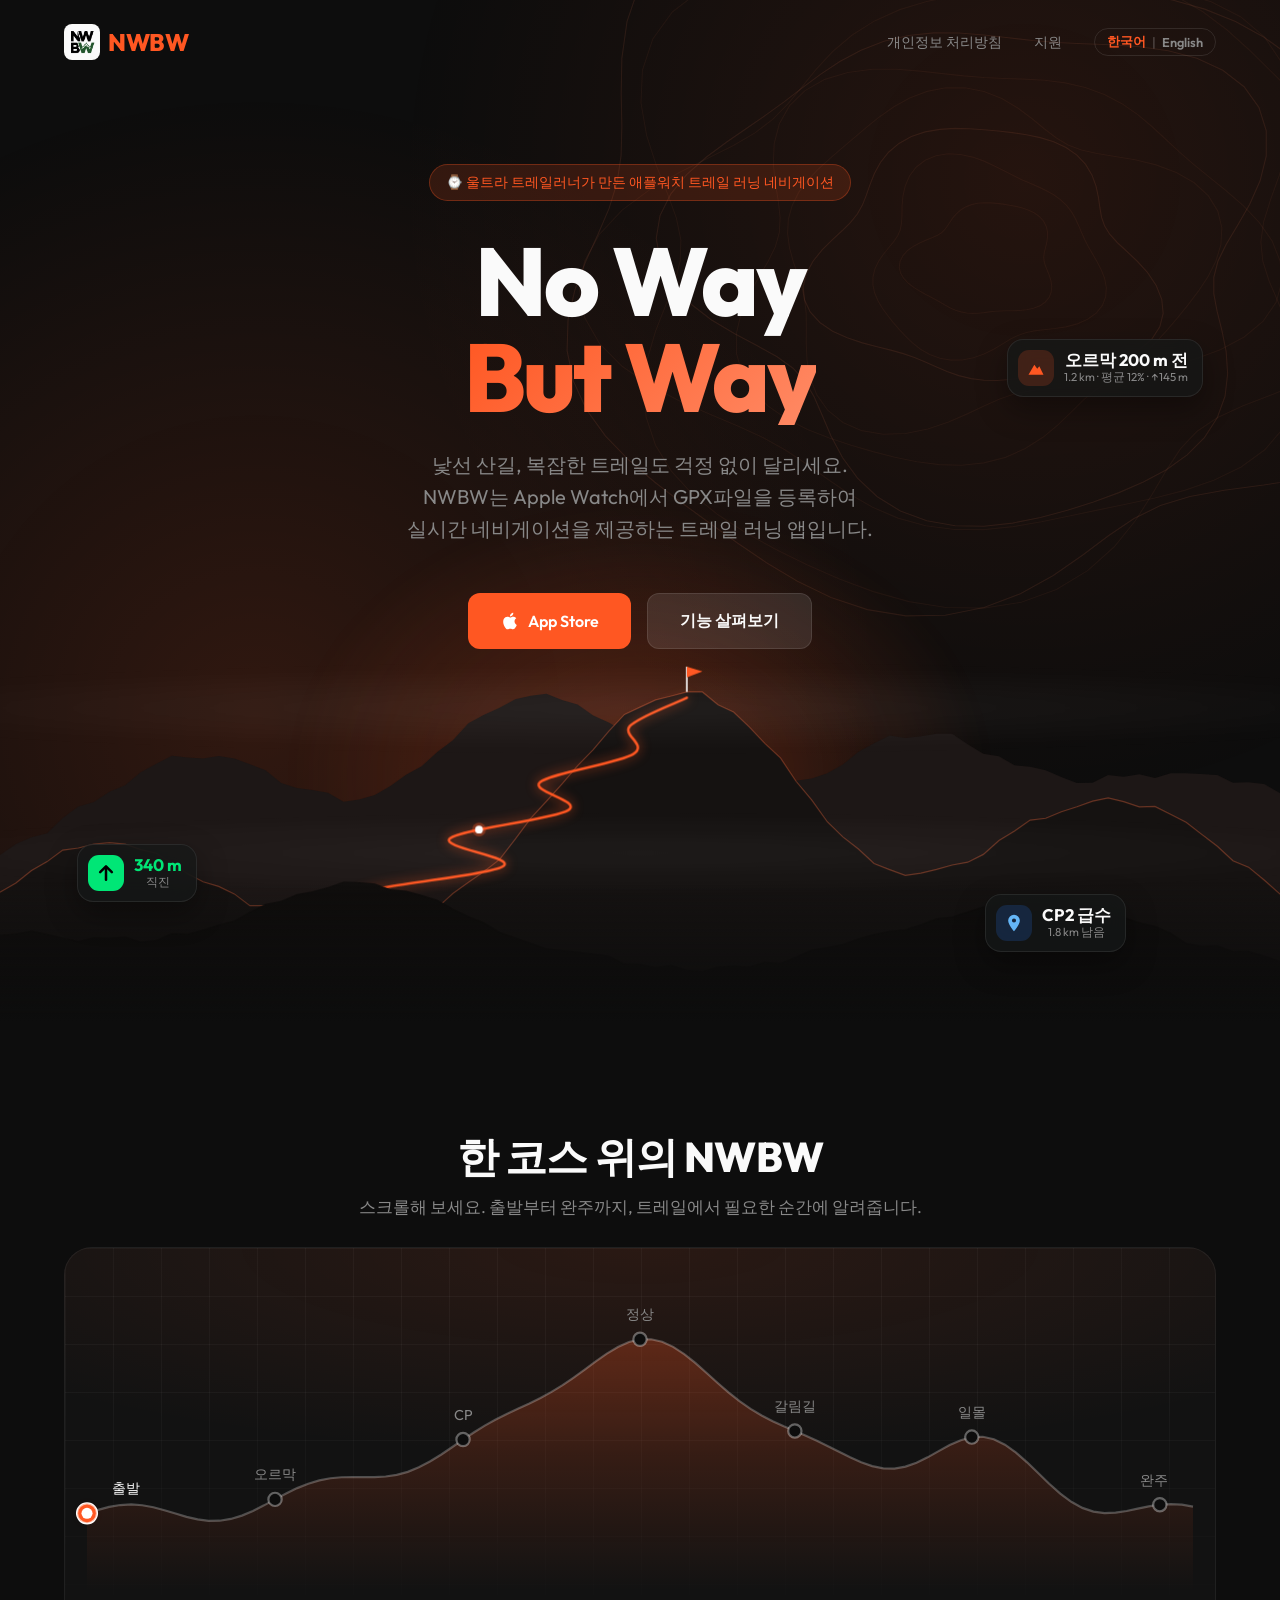
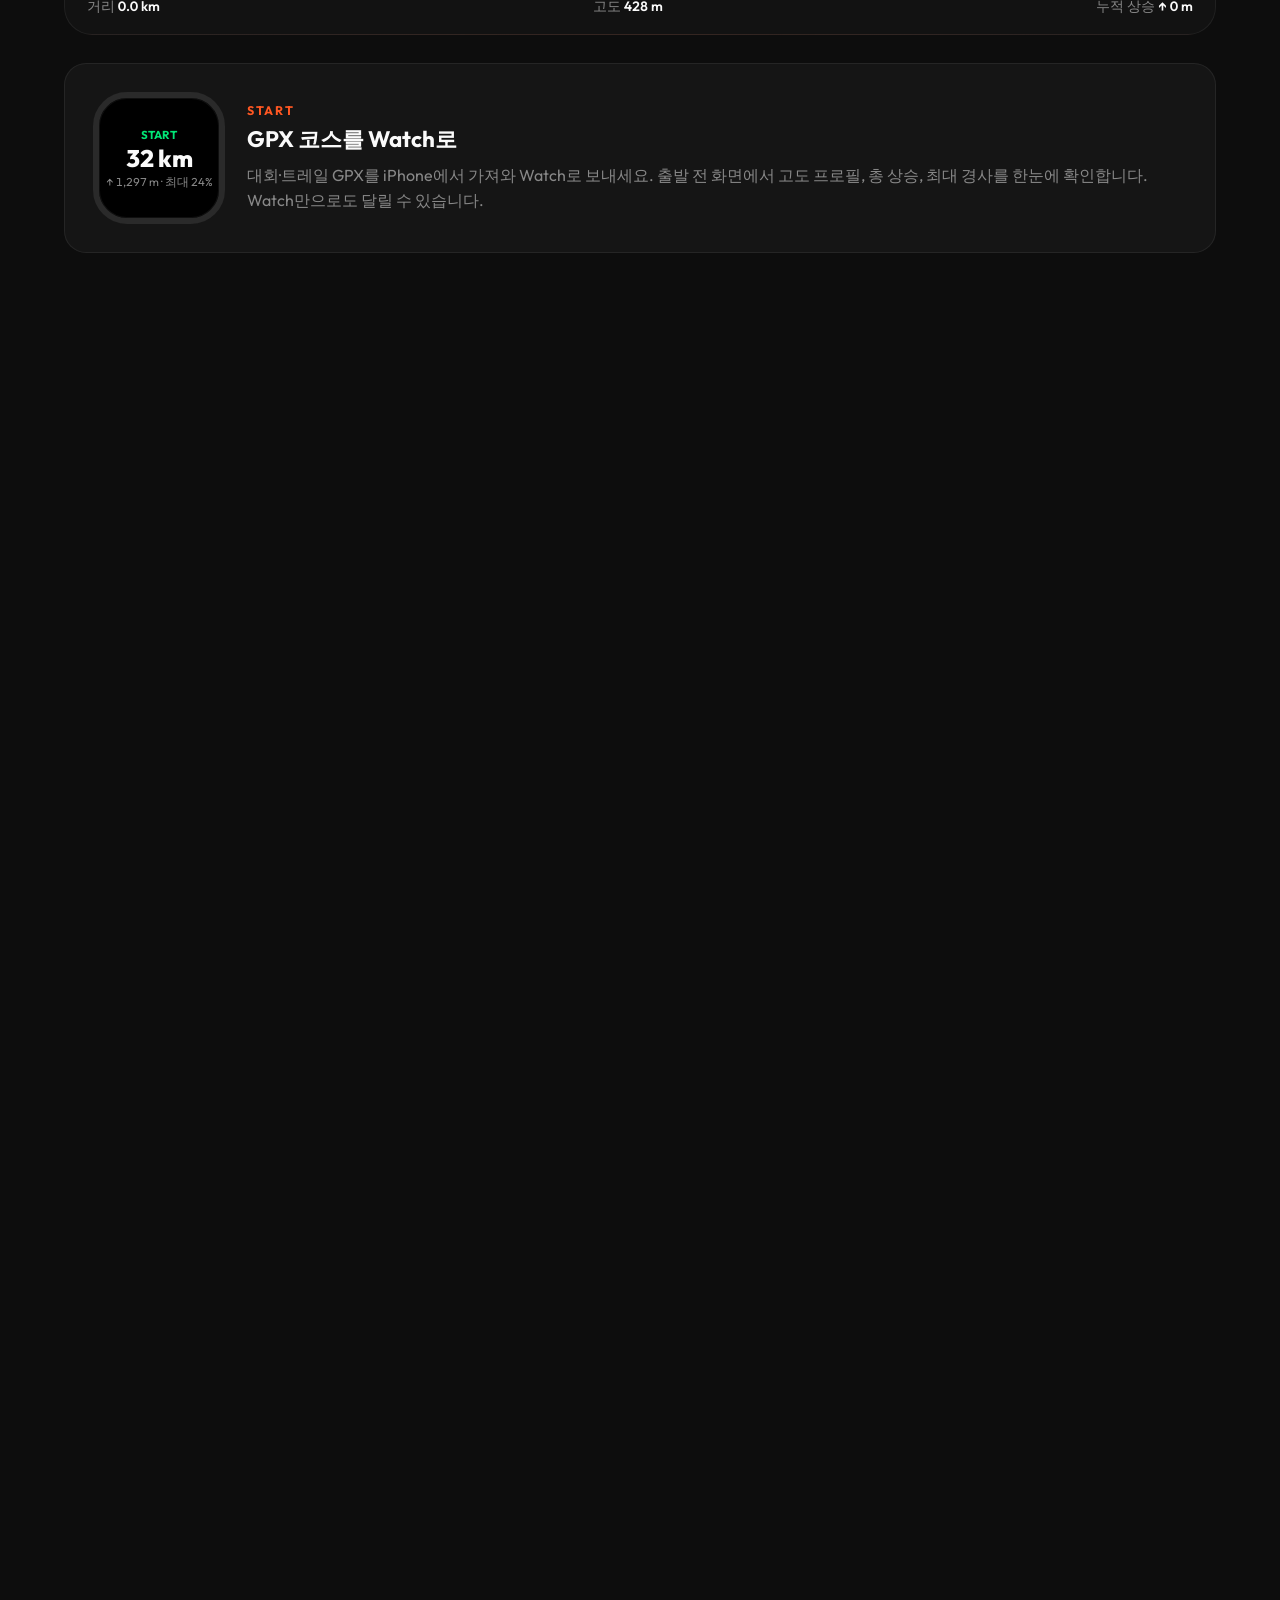
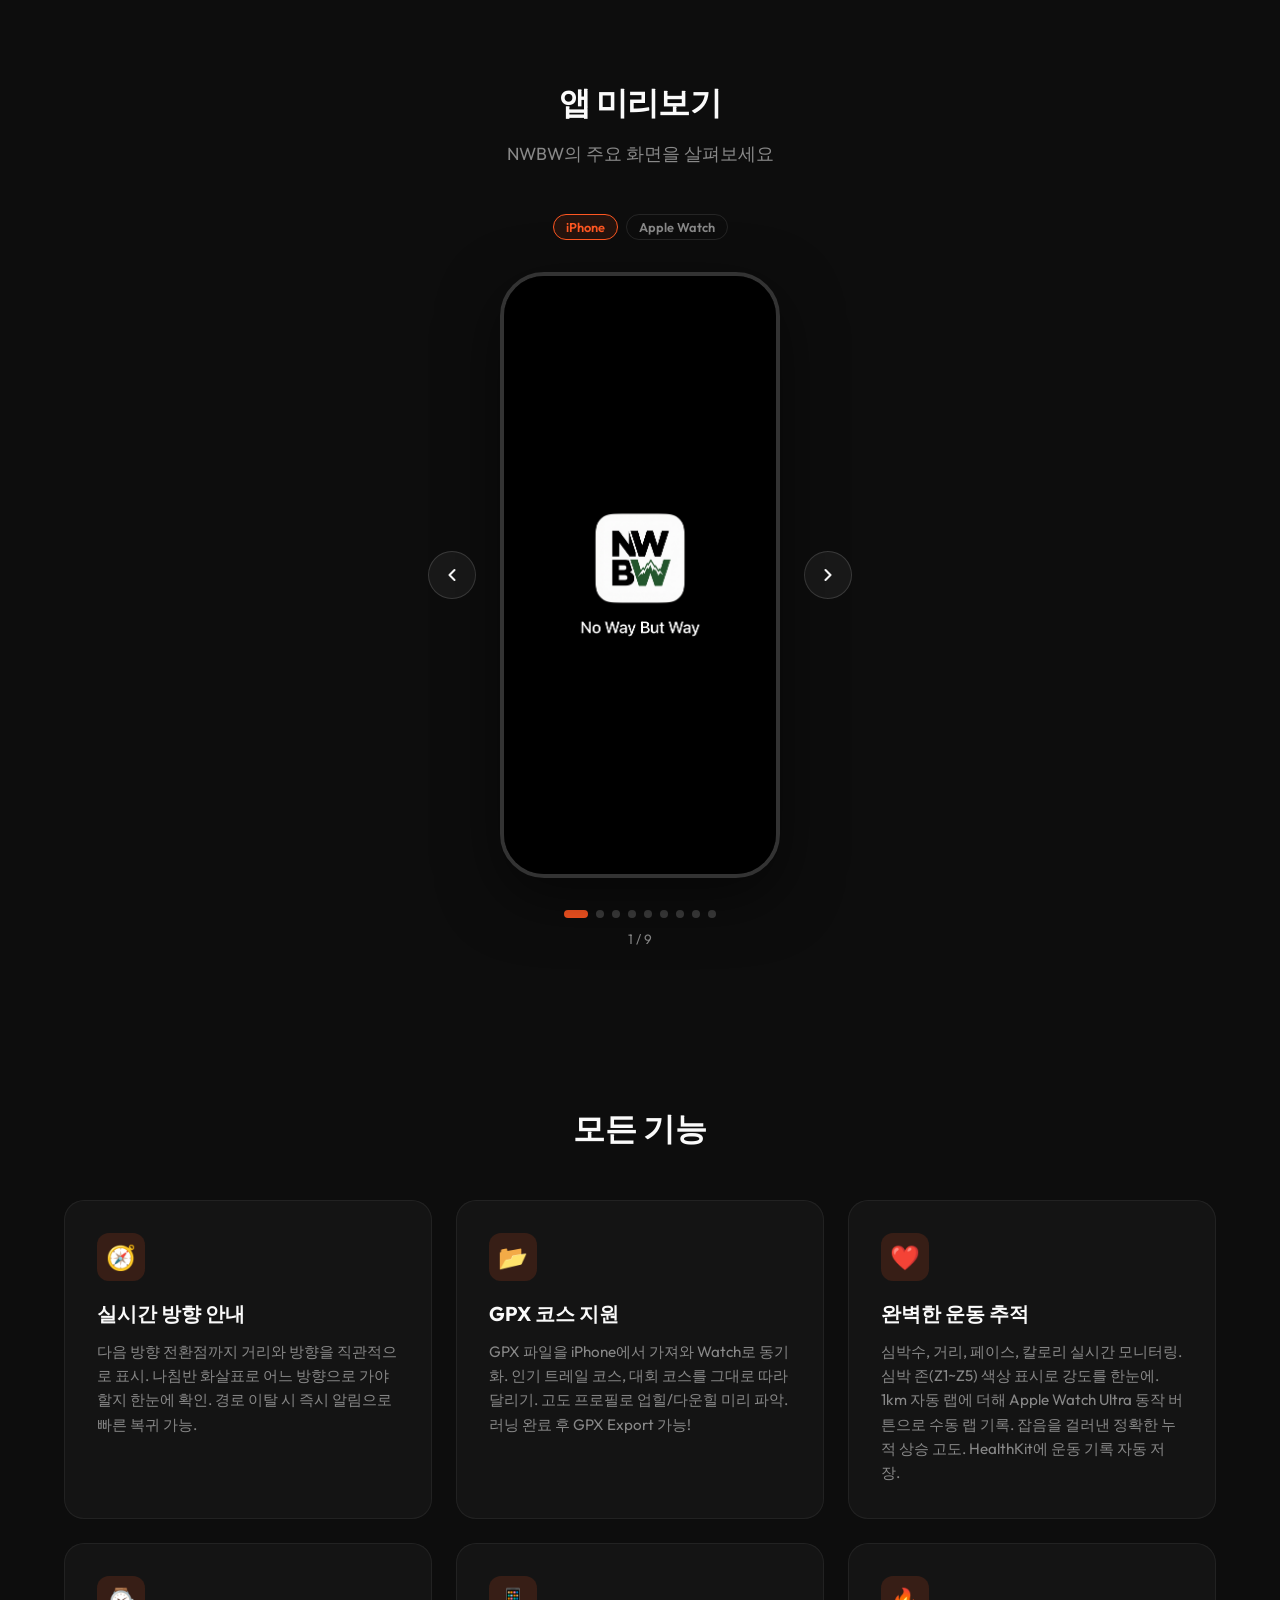
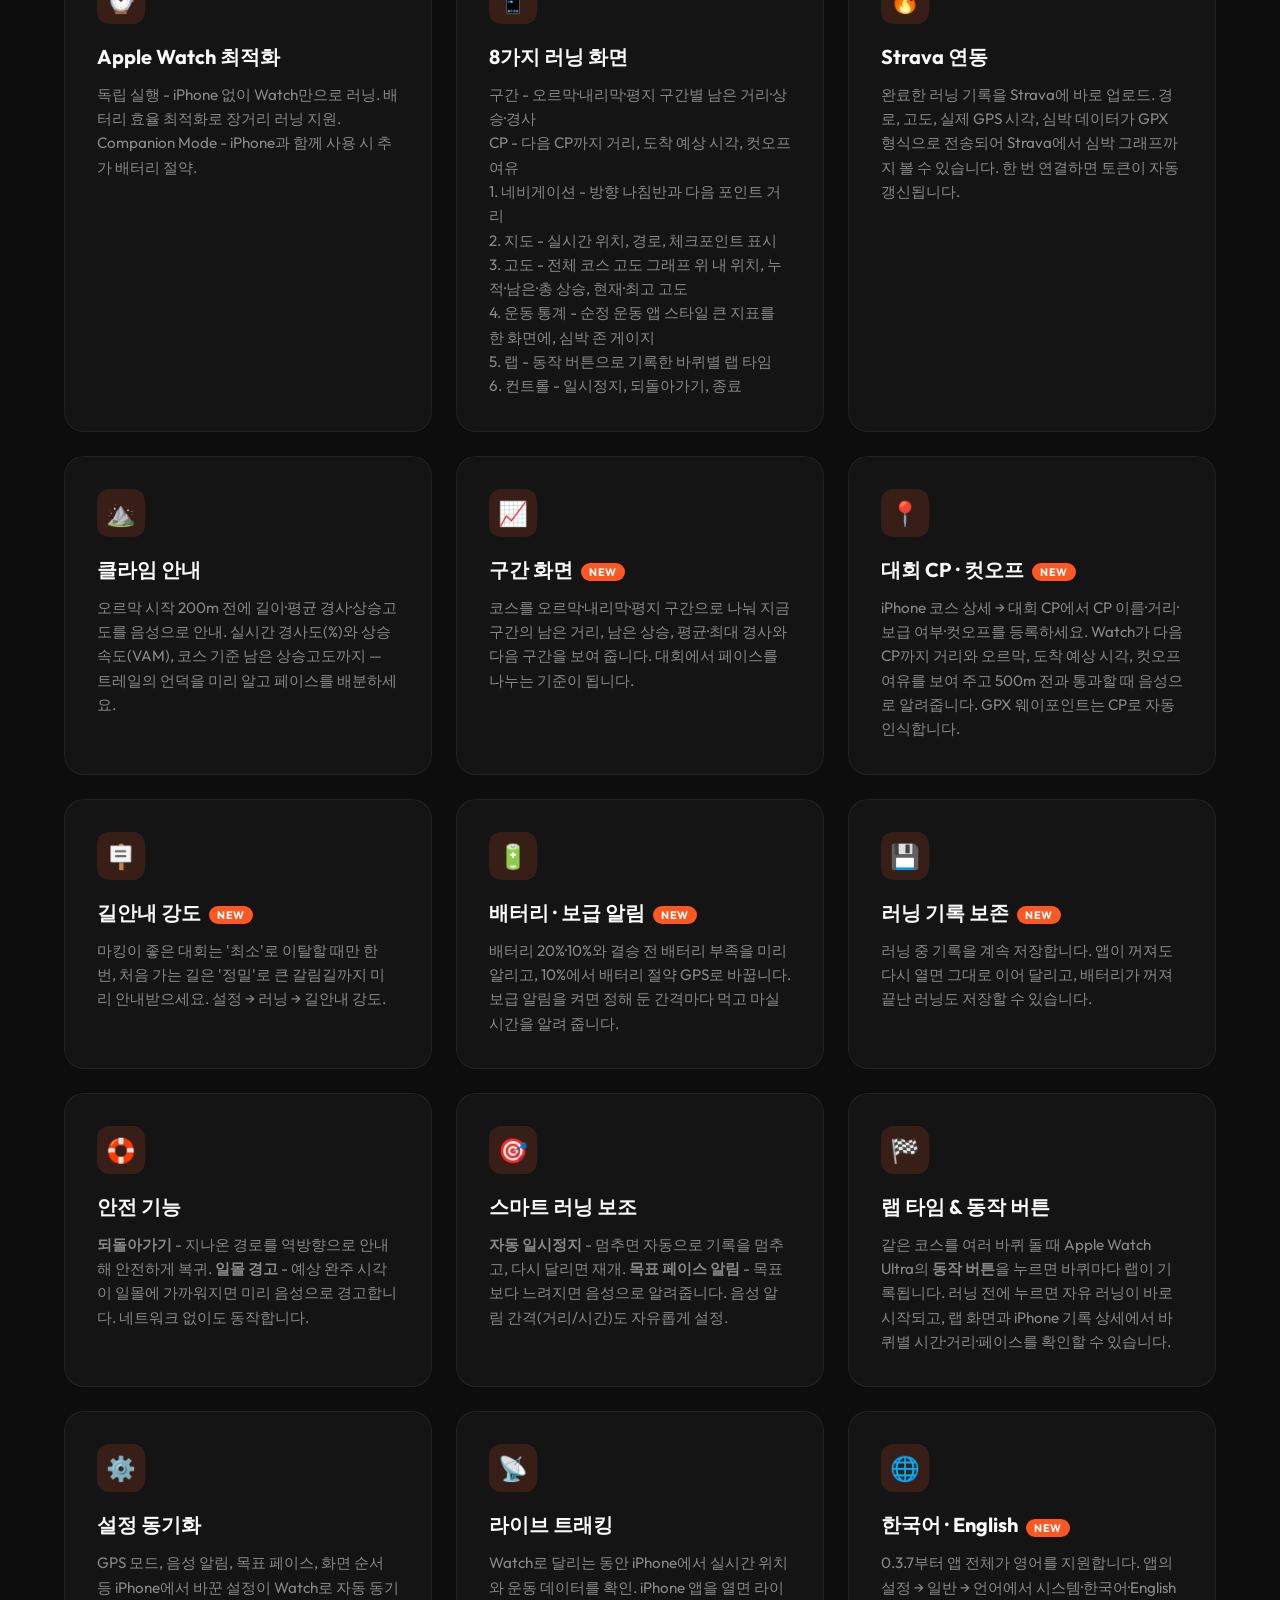
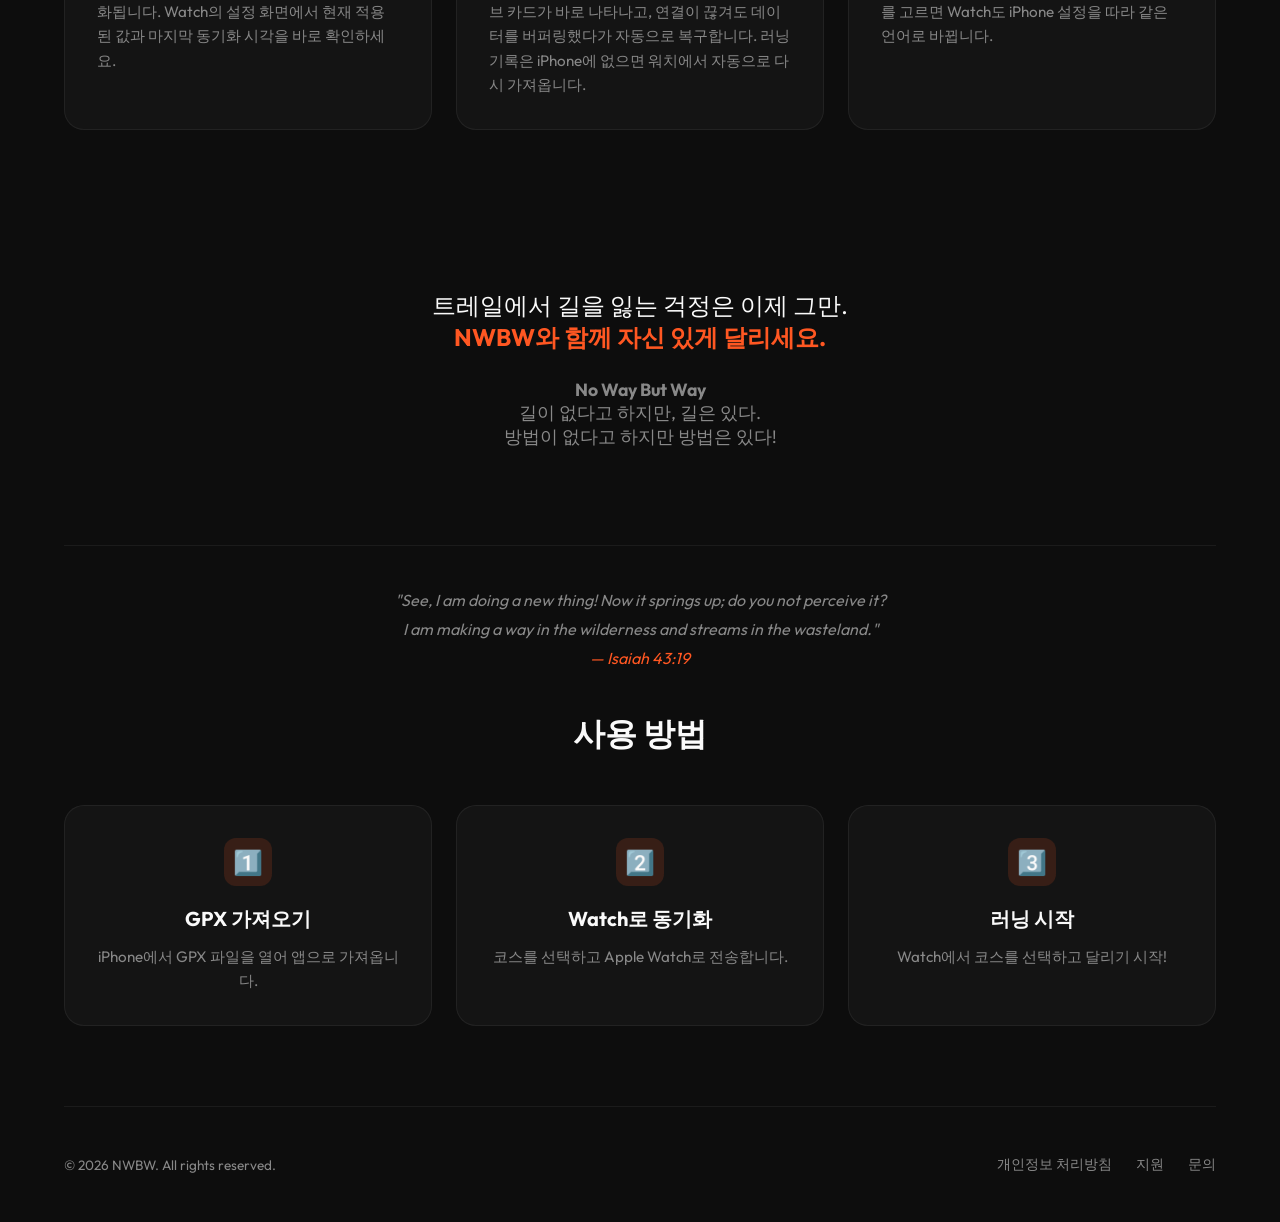
==== commit c93d7014: "0.3.7 대회 기능 반영: 구간·대회 CP·길안내 강도·배터리/보급·기록 보존, 워치 스크린샷 교체 Co-Authored-By: Claude Opus 5.5 <noreply@an" ====
--- a/index.html
+++ b/index.html
@@ -664,11 +664,11 @@
                         </div>
                     </article>
                     <article class="jcard" data-at="0.34" data-label="CP">
-                        <div class="hud"><span class="tag" style="color:#64B5F6">CP2</span><span class="big">1.8 km</span><span class="sub">급수 지점</span></div>
+                        <div class="hud"><span class="tag" style="color:#64B5F6">CP2</span><span class="big">4.0 km</span><span class="sub">컷오프 여유 58분</span></div>
                         <div>
                             <div class="kicker">Checkpoint</div>
-                            <h3>체크포인트·급수 안내</h3>
-                            <p>GPX의 웨이포인트(CP, 급수)를 자동으로 인식해 지도에 표시하고, 200m 전에 음성으로 알려줍니다.</p>
+                            <h3>대회 CP · 컷오프</h3>
+                            <p>대회 CP와 컷오프를 등록하면 다음 CP까지 거리·오르막, 도착 예상 시각, 컷오프 여유를 보여 주고 500m 전과 통과할 때 음성으로 알려줍니다. GPX 웨이포인트는 CP로 자동 인식합니다.</p>
                         </div>
                     </article>
                     <article class="jcard" data-at="0.5" data-label="정상">
@@ -751,6 +751,8 @@
                         </button>
                         <div class="watch-frame">
                             <div class="carousel-track" data-track>
+                                <div class="carousel-slide"><img src="assets/워치_구간.png" alt="구간 화면 - 오르막 구간 남은 거리와 남은 상승" draggable="false"></div>
+                                <div class="carousel-slide"><img src="assets/워치_CP.png" alt="CP 화면 - 다음 CP 거리, 도착 예상, 컷오프 여유" draggable="false"></div>
                                 <div class="carousel-slide"><img src="assets/워치_트랙목록.png" alt="Watch 코스 목록 - 자유 러닝과 코스 카드" draggable="false"></div>
                                 <div class="carousel-slide"><img src="assets/워치_러닝시작.png" alt="러닝 시작 - 고도 프로필과 코스 요약" draggable="false"></div>
                                 <div class="carousel-slide"><img src="assets/워치_네비게이션.png" alt="네비게이션 - 방향 안내와 진행률" draggable="false"></div>
@@ -804,8 +806,10 @@
                     <!-- 5가지 러닝 화면 -->
                     <div class="feature-card">
                         <div class="feature-icon">📱</div>
-                        <h3>6가지 러닝 화면</h3>
-                        <p>1. 네비게이션 - 방향 나침반과 다음 포인트 거리<br>
+                        <h3>8가지 러닝 화면</h3>
+                        <p>구간 - 오르막·내리막·평지 구간별 남은 거리·상승·경사<br>
+                        CP - 다음 CP까지 거리, 도착 예상 시각, 컷오프 여유<br>
+                        1. 네비게이션 - 방향 나침반과 다음 포인트 거리<br>
                         2. 지도 - 실시간 위치, 경로, 체크포인트 표시<br>
                         3. 고도 - 전체 코스 고도 그래프 위 내 위치, 누적·남은·총 상승, 현재·최고 고도<br>
                         4. 운동 통계 - 순정 운동 앱 스타일 큰 지표를 한 화면에, 심박 존 게이지<br>
@@ -827,11 +831,39 @@
                         <p>오르막 시작 200m 전에 길이·평균 경사·상승고도를 음성으로 안내. 실시간 경사도(%)와 상승 속도(VAM), 코스 기준 남은 상승고도까지 — 트레일의 언덕을 미리 알고 페이스를 배분하세요.</p>
                     </div>
 
-                    <!-- 체크포인트·급수 안내 -->
+                    <!-- 구간 화면 -->
+                    <div class="feature-card">
+                        <div class="feature-icon">📈</div>
+                        <h3>구간 화면<span class="badge-new">NEW</span></h3>
+                        <p>코스를 오르막·내리막·평지 구간으로 나눠 지금 구간의 남은 거리, 남은 상승, 평균·최대 경사와 다음 구간을 보여 줍니다. 대회에서 페이스를 나누는 기준이 됩니다.</p>
+                    </div>
+
+                    <!-- 대회 CP -->
                     <div class="feature-card">
                         <div class="feature-icon">📍</div>
-                        <h3>체크포인트·급수 안내</h3>
-                        <p>GPX 파일의 웨이포인트(CP, 급수 지점)를 자동 인식. 지도에 마커로 표시되고, 접근 200m 전 음성으로 알려줍니다. 대회 코스 GPX를 그대로 활용하세요.</p>
+                        <h3>대회 CP · 컷오프<span class="badge-new">NEW</span></h3>
+                        <p>iPhone 코스 상세 → 대회 CP에서 CP 이름·거리·보급 여부·컷오프를 등록하세요. Watch가 다음 CP까지 거리와 오르막, 도착 예상 시각, 컷오프 여유를 보여 주고 500m 전과 통과할 때 음성으로 알려줍니다. GPX 웨이포인트는 CP로 자동 인식합니다.</p>
+                    </div>
+
+                    <!-- 길안내 강도 -->
+                    <div class="feature-card">
+                        <div class="feature-icon">🪧</div>
+                        <h3>길안내 강도<span class="badge-new">NEW</span></h3>
+                        <p>마킹이 좋은 대회는 '최소'로 이탈할 때만 한 번, 처음 가는 길은 '정밀'로 큰 갈림길까지 미리 안내받으세요. 설정 → 러닝 → 길안내 강도.</p>
+                    </div>
+
+                    <!-- 배터리·보급 알림 -->
+                    <div class="feature-card">
+                        <div class="feature-icon">🔋</div>
+                        <h3>배터리 · 보급 알림<span class="badge-new">NEW</span></h3>
+                        <p>배터리 20%·10%와 결승 전 배터리 부족을 미리 알리고, 10%에서 배터리 절약 GPS로 바꿉니다. 보급 알림을 켜면 정해 둔 간격마다 먹고 마실 시간을 알려 줍니다.</p>
+                    </div>
+
+                    <!-- 러닝 기록 보존 -->
+                    <div class="feature-card">
+                        <div class="feature-icon">💾</div>
+                        <h3>러닝 기록 보존<span class="badge-new">NEW</span></h3>
+                        <p>러닝 중 기록을 계속 저장합니다. 앱이 꺼져도 다시 열면 그대로 이어 달리고, 배터리가 꺼져 끝난 러닝도 저장할 수 있습니다.</p>
                     </div>
 
                     <!-- 안전 기능 -->
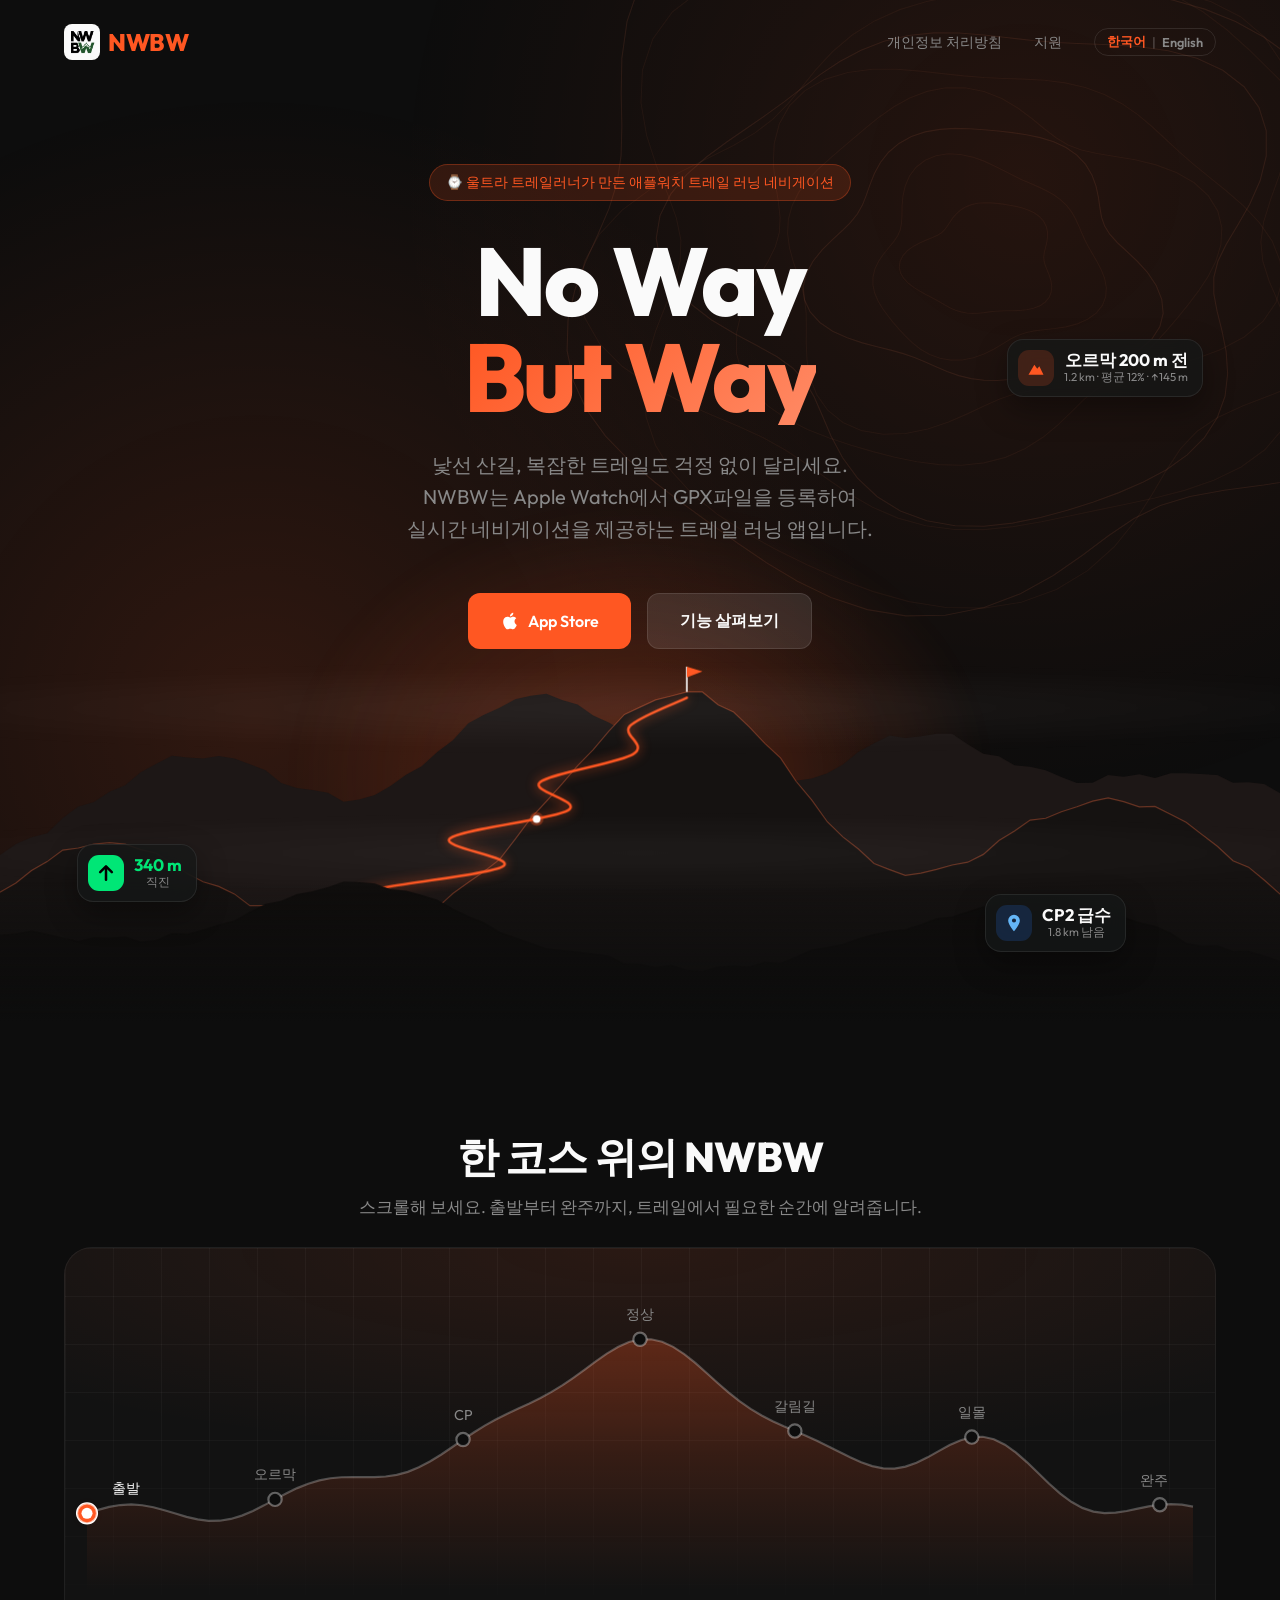
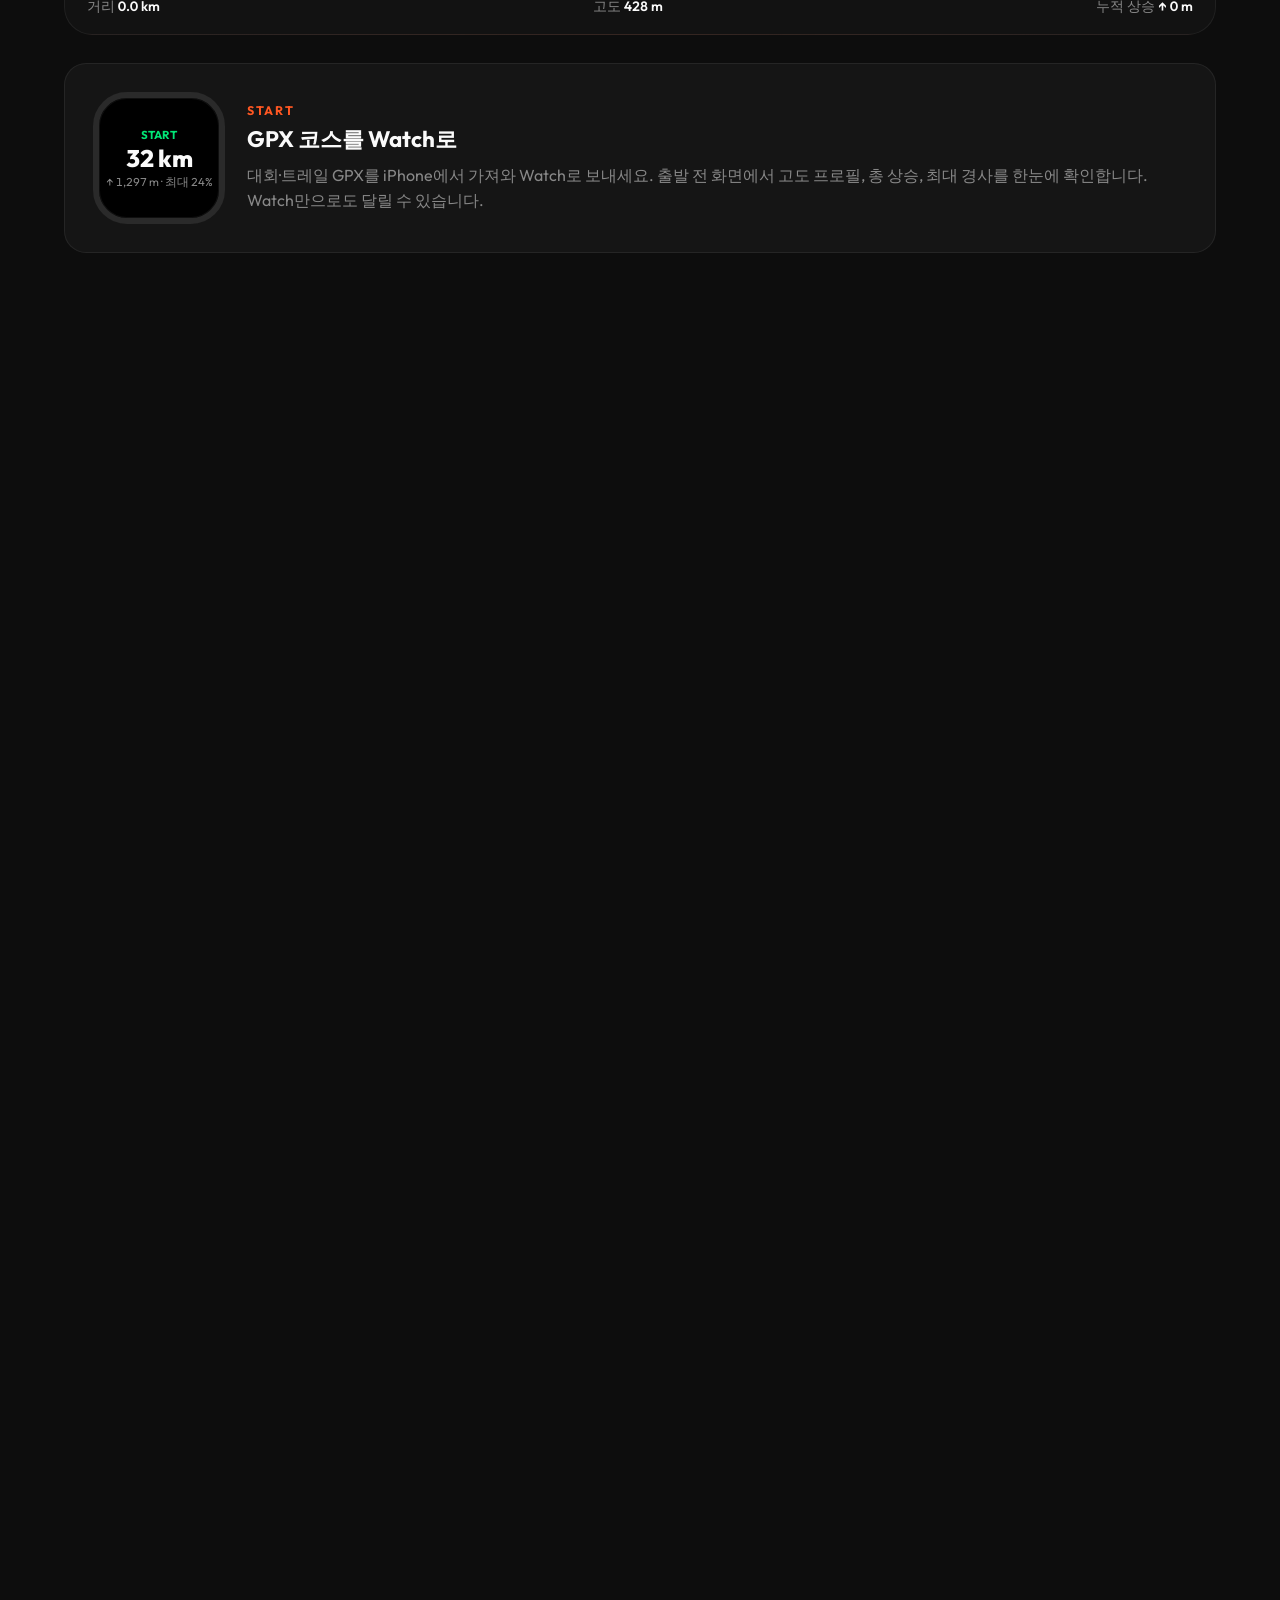
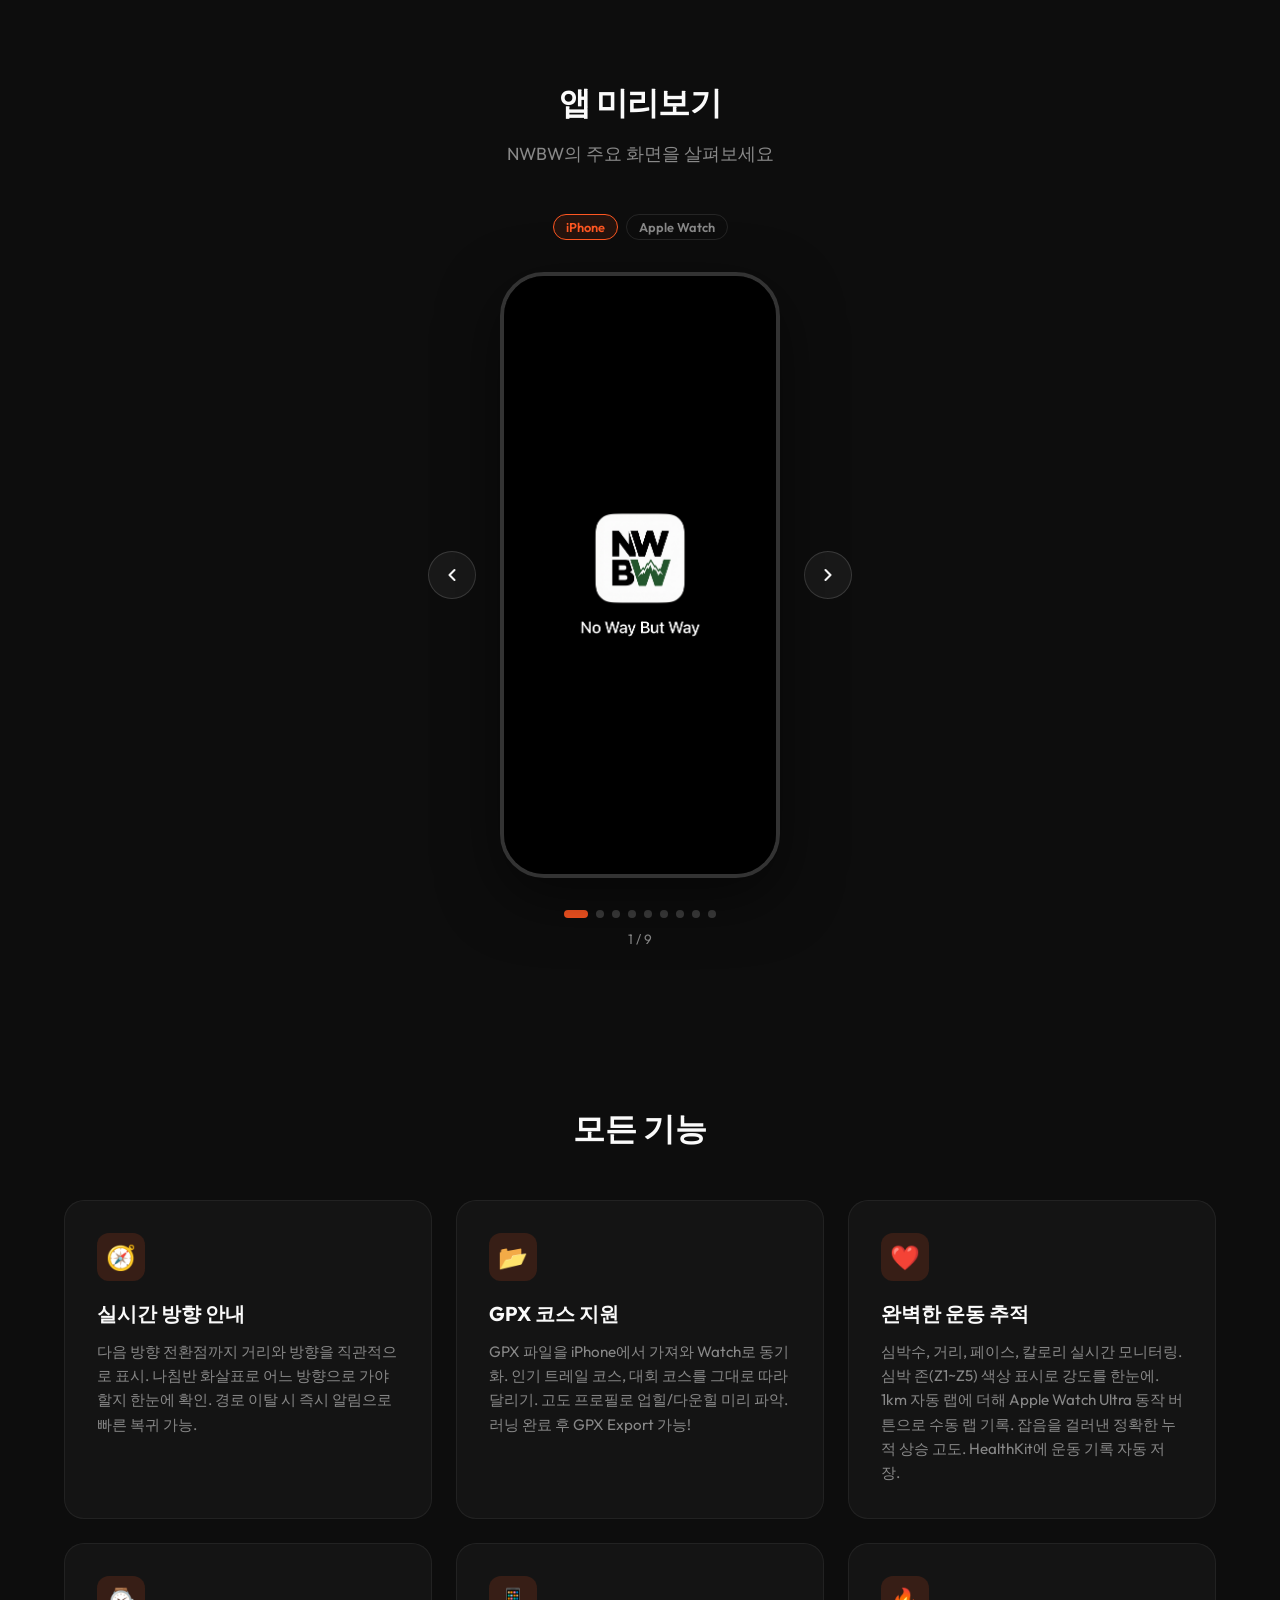
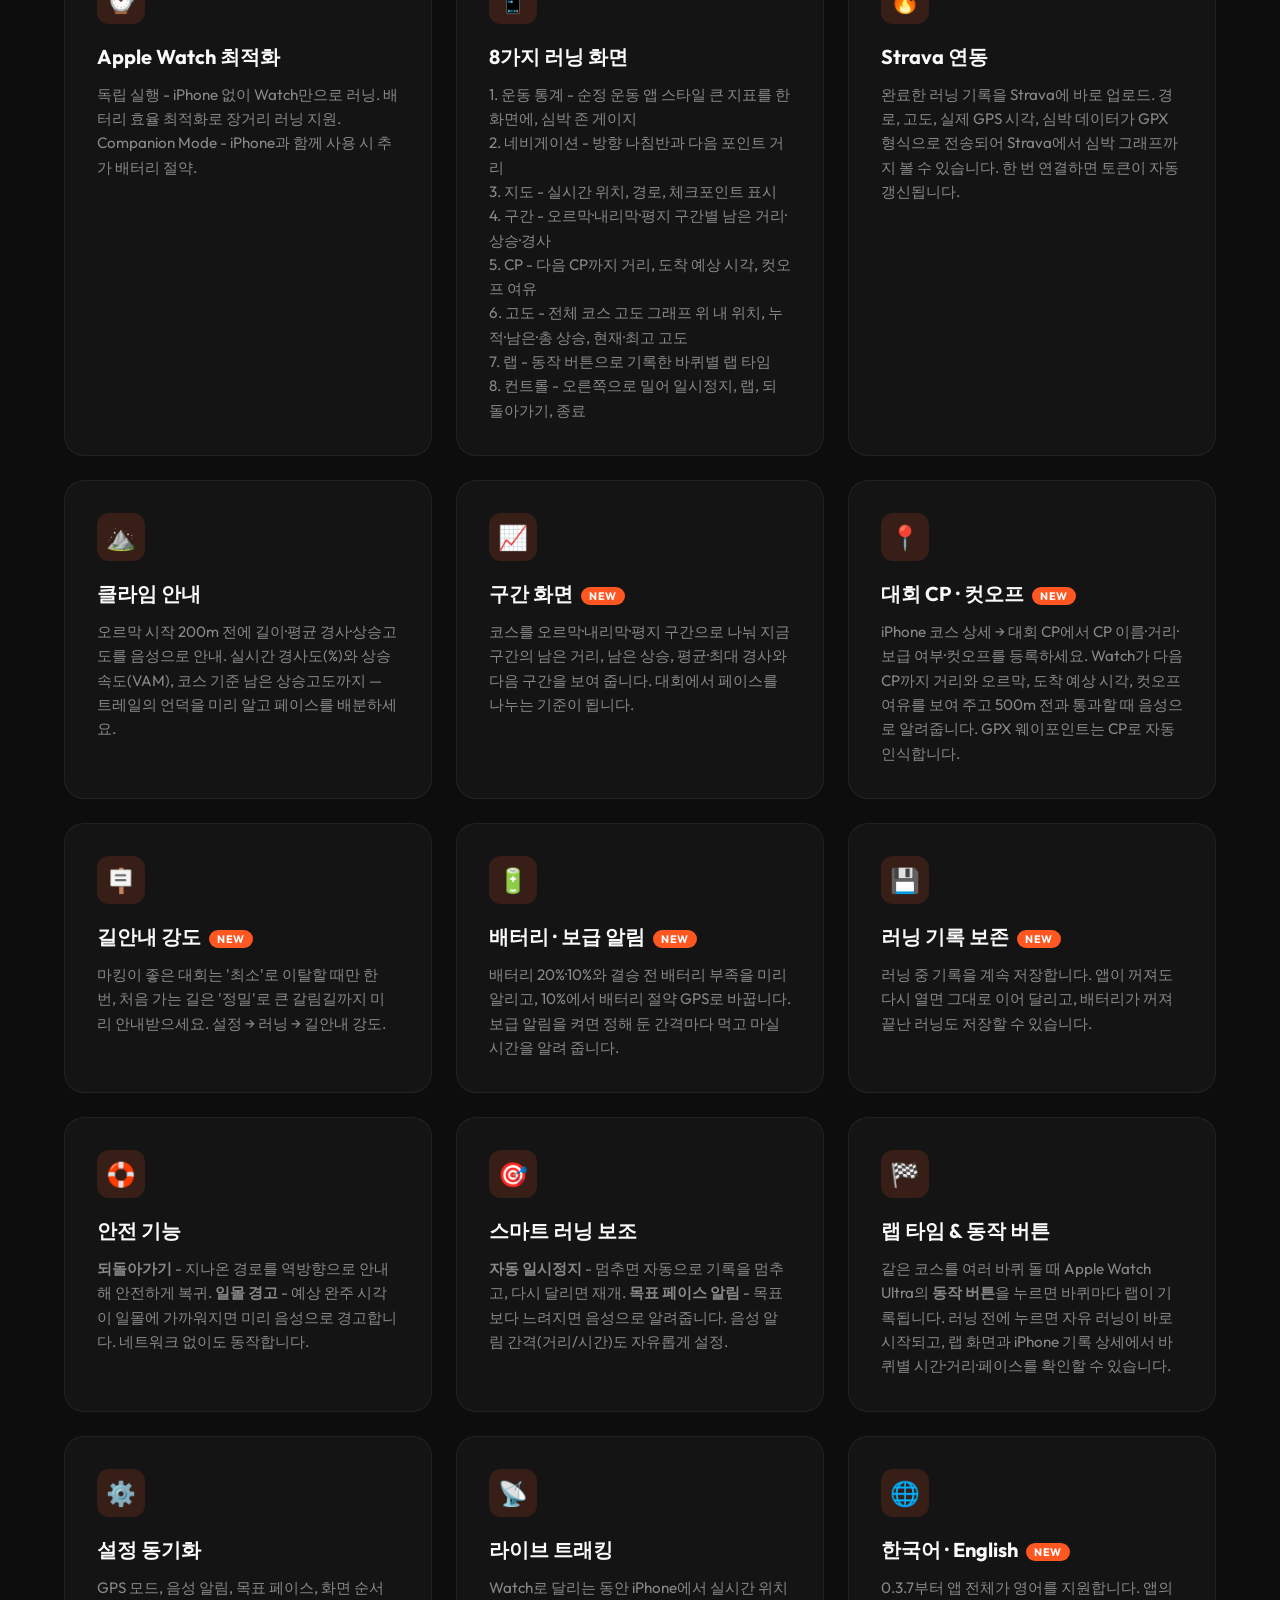
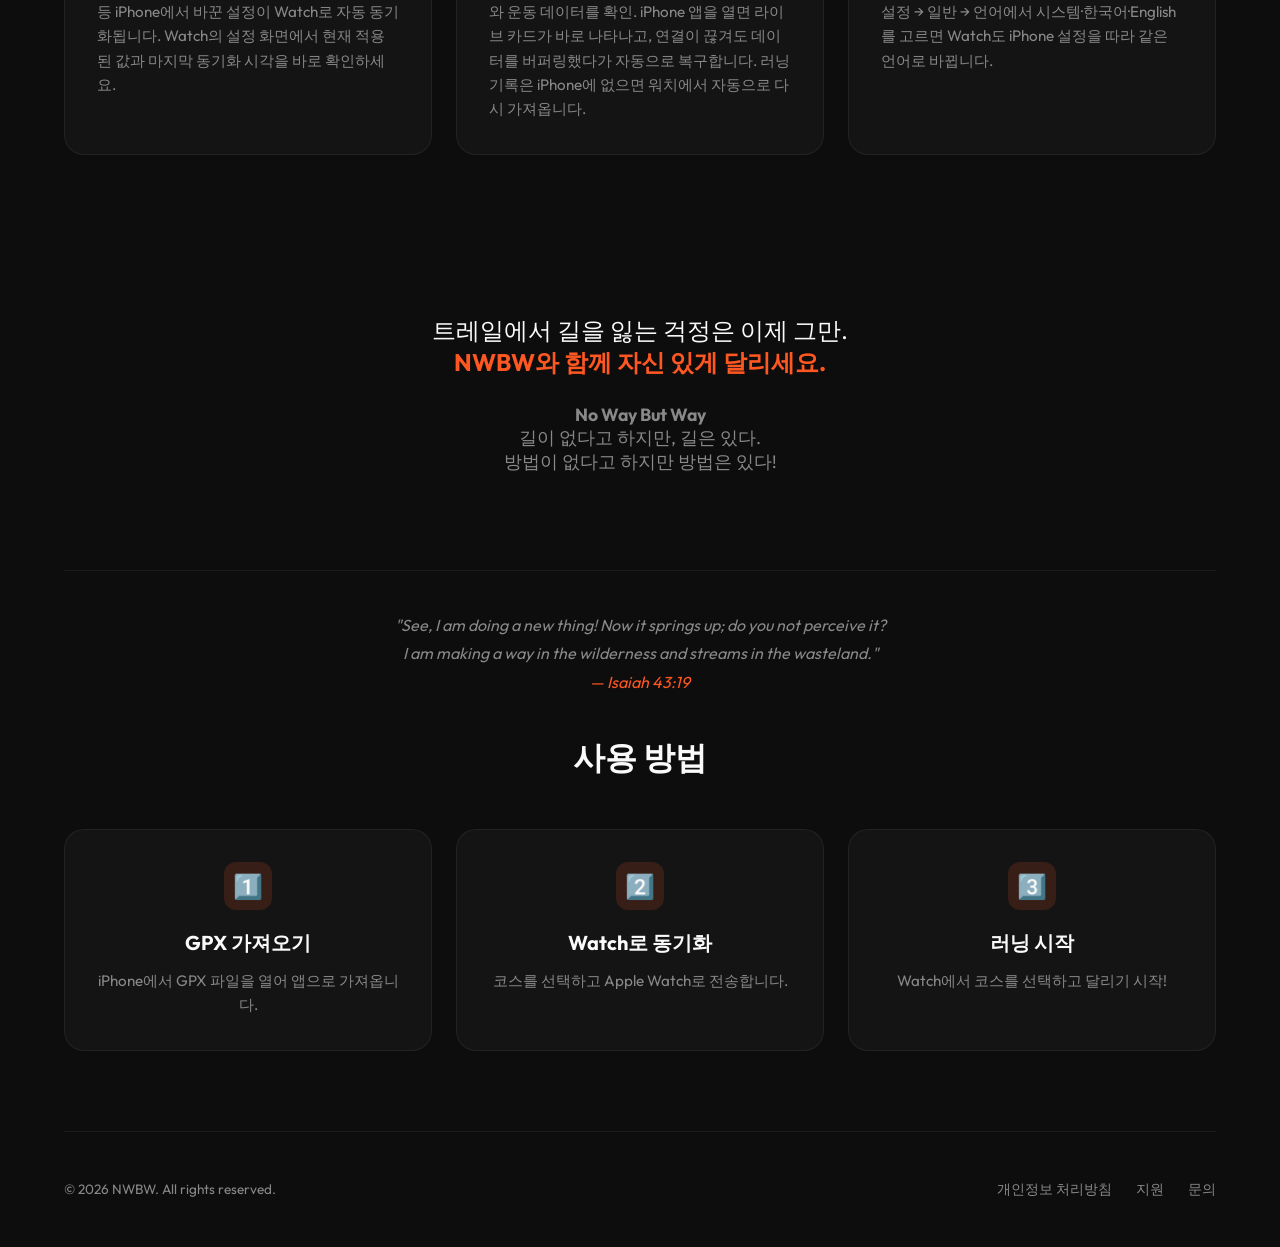
==== commit 22219fa5: "러닝 화면 순서 변경 · 컨트롤 오른쪽 스와이프 반영 Co-Authored-By: Claude Opus 5.5 <noreply@anthropic.com>" ====
--- a/index.html
+++ b/index.html
@@ -807,14 +807,14 @@
                     <div class="feature-card">
                         <div class="feature-icon">📱</div>
                         <h3>8가지 러닝 화면</h3>
-                        <p>구간 - 오르막·내리막·평지 구간별 남은 거리·상승·경사<br>
-                        CP - 다음 CP까지 거리, 도착 예상 시각, 컷오프 여유<br>
-                        1. 네비게이션 - 방향 나침반과 다음 포인트 거리<br>
-                        2. 지도 - 실시간 위치, 경로, 체크포인트 표시<br>
-                        3. 고도 - 전체 코스 고도 그래프 위 내 위치, 누적·남은·총 상승, 현재·최고 고도<br>
-                        4. 운동 통계 - 순정 운동 앱 스타일 큰 지표를 한 화면에, 심박 존 게이지<br>
-                        5. 랩 - 동작 버튼으로 기록한 바퀴별 랩 타임<br>
-                        6. 컨트롤 - 일시정지, 되돌아가기, 종료</p>
+                        <p>1. 운동 통계 - 순정 운동 앱 스타일 큰 지표를 한 화면에, 심박 존 게이지<br>
+                        2. 네비게이션 - 방향 나침반과 다음 포인트 거리<br>
+                        3. 지도 - 실시간 위치, 경로, 체크포인트 표시<br>
+                        4. 구간 - 오르막·내리막·평지 구간별 남은 거리·상승·경사<br>
+                        5. CP - 다음 CP까지 거리, 도착 예상 시각, 컷오프 여유<br>
+                        6. 고도 - 전체 코스 고도 그래프 위 내 위치, 누적·남은·총 상승, 현재·최고 고도<br>
+                        7. 랩 - 동작 버튼으로 기록한 바퀴별 랩 타임<br>
+                        8. 컨트롤 - 오른쪽으로 밀어 일시정지, 랩, 되돌아가기, 종료</p>
                     </div>
 
                     <!-- Strava 연동 -->
